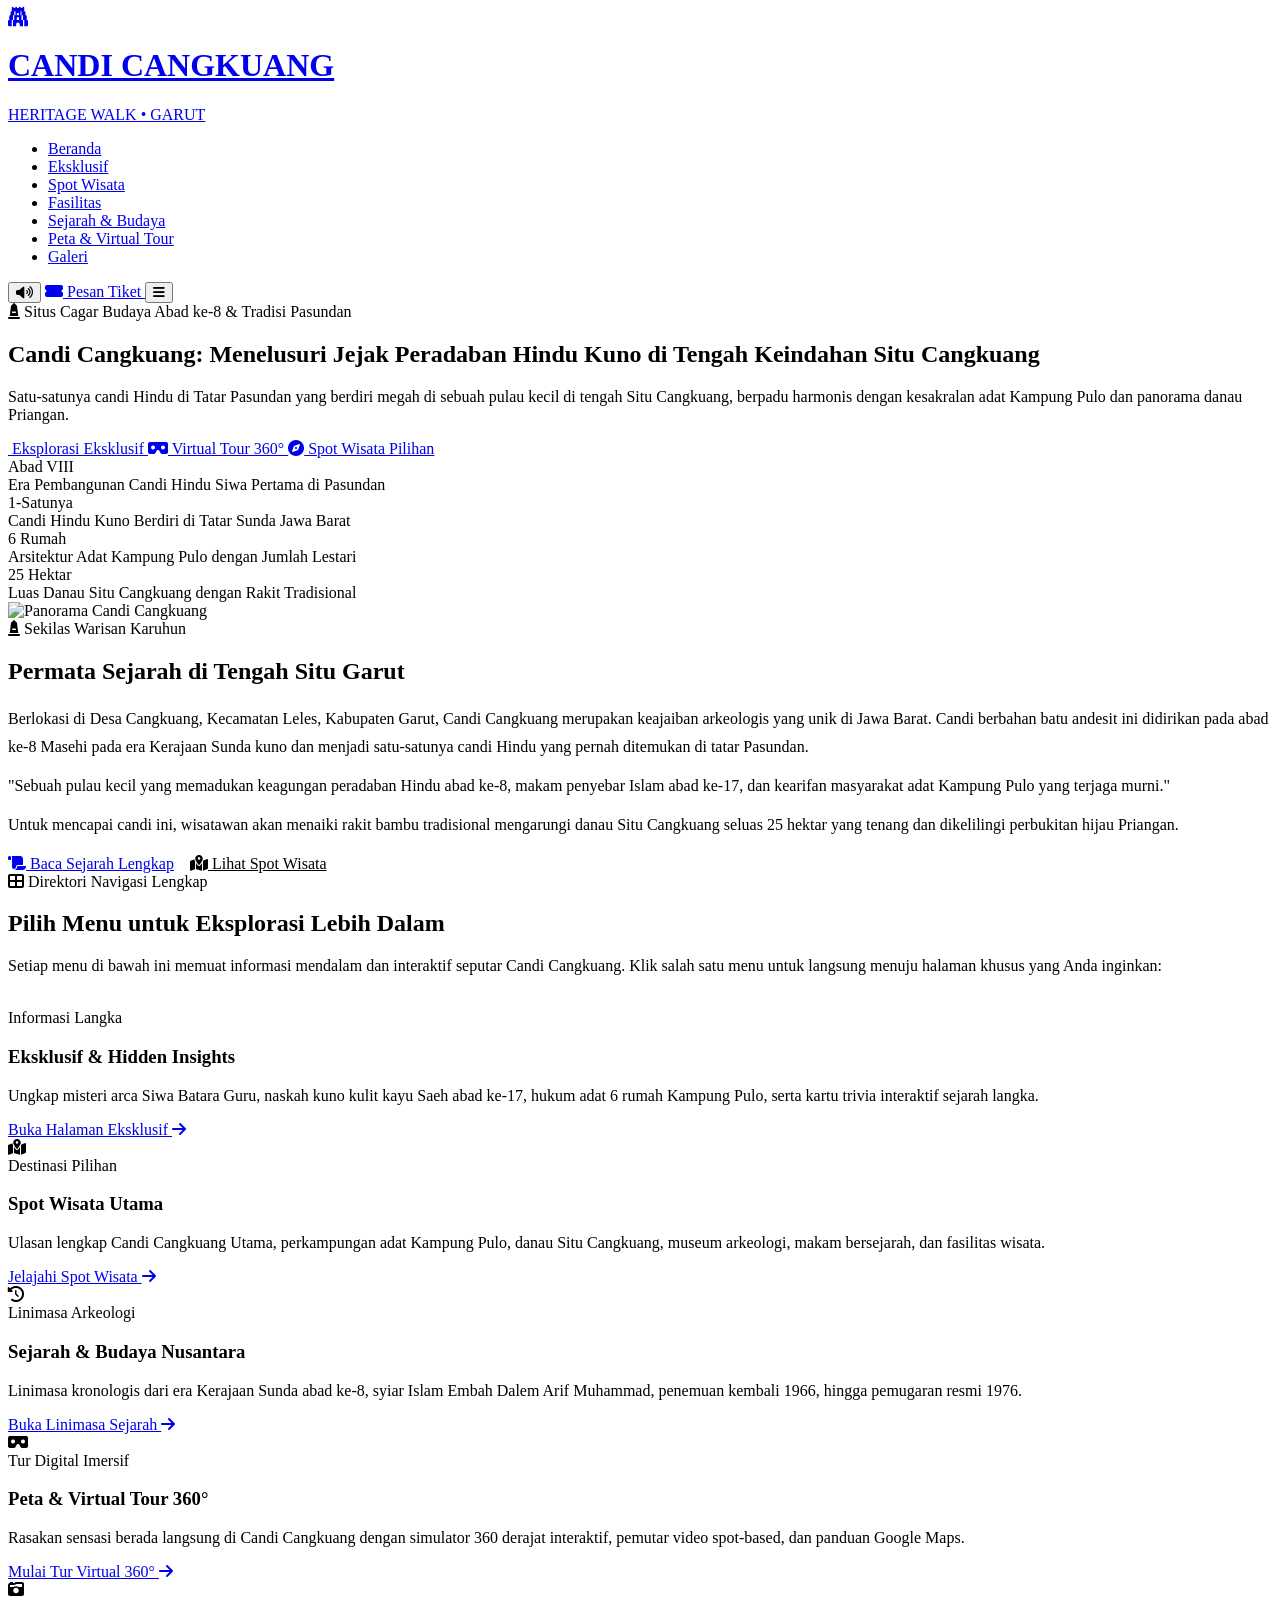
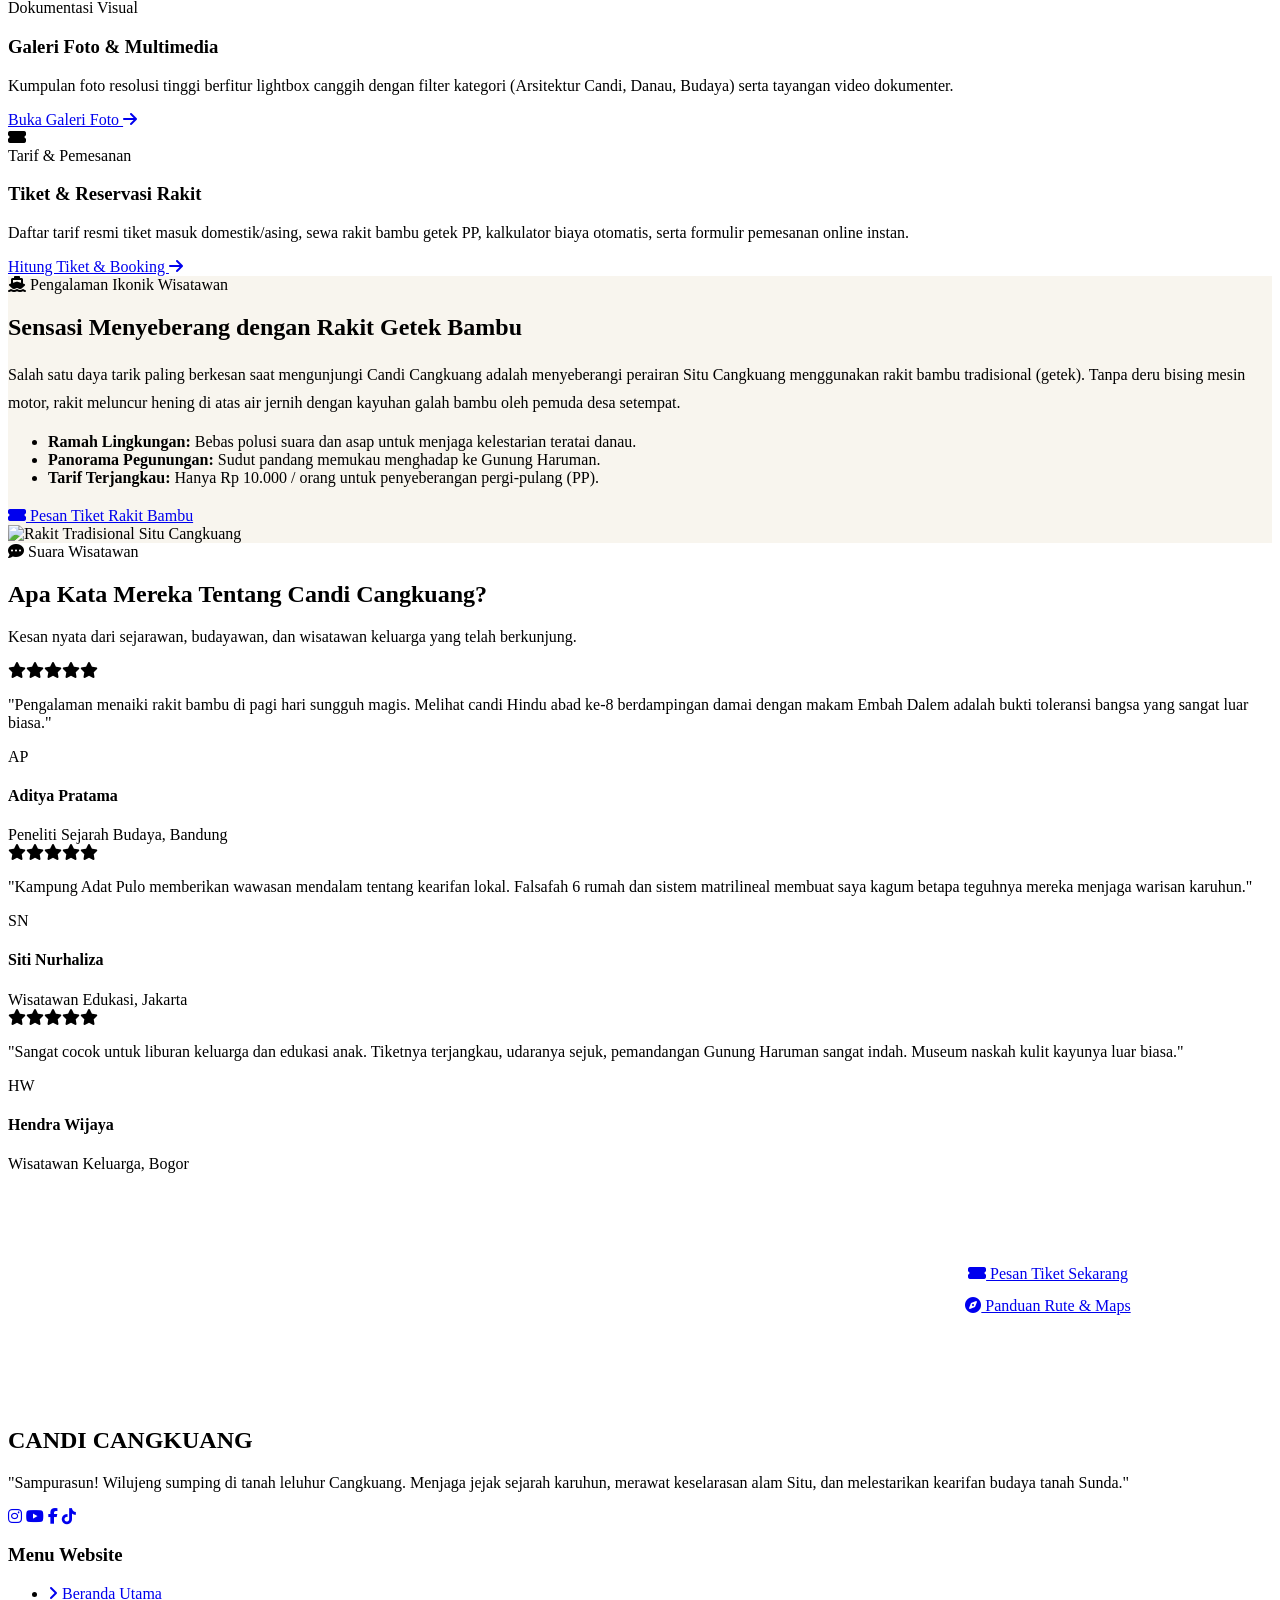
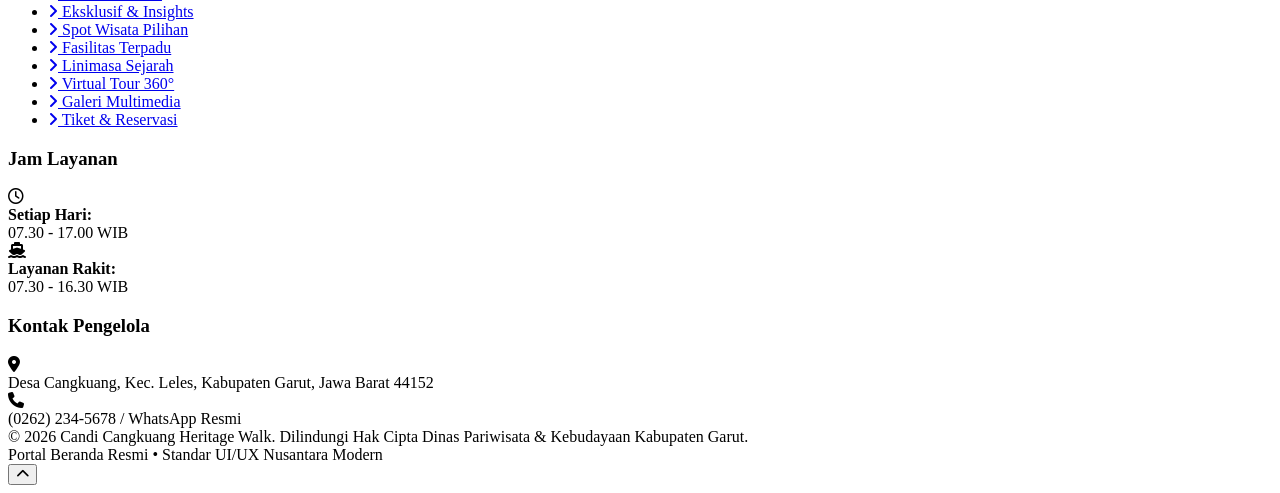
==== index.html @ 614b215a "Add files via upload" ====
<!DOCTYPE html>
<html lang="id">
<head>
  <meta charset="UTF-8">
  <meta name="viewport" content="width=device-width, initial-scale=1.0">
  <meta name="description" content="Website Resmi Wisata Candi Cangkuang Garut, Jawa Barat. Menelusuri jejak peradaban Hindu kuno abad ke-8 di tengah keindahan Situ Cangkuang dan kearifan adat Kampung Pulo.">
  <meta name="keywords" content="Candi Cangkuang, Situ Cangkuang, Kampung Pulo, Wisata Garut, Candi Hindu Jawa Barat, Rakit Cangkuang, Embah Dalem Arif Muhammad">
  <meta name="author" content="Dinas Pariwisata dan Kebudayaan Garut / Cangkuang Heritage Walk">
  <title>Candi Cangkuang Garut | Beranda Resmi & Heritage Walk</title>

  <!-- Google Fonts -->
  <link rel="preconnect" href="https://fonts.googleapis.com">
  <link rel="preconnect" href="https://fonts.gstatic.com" crossorigin>
  <link href="https://fonts.googleapis.com/css2?family=Cinzel:wght@600;700;800&family=Playfair+Display:ital,wght@0,600;0,700;0,800;1,600&family=Poppins:wght@300;400;500;600;700&display=swap" rel="stylesheet">

  <!-- Font Awesome Icons -->
  <link rel="stylesheet" href="https://cdnjs.cloudflare.com/ajax/libs/font-awesome/6.4.0/css/all.min.css">

  <!-- Core Stylesheet -->
  <link rel="stylesheet" href="assets/css/style.css">
</head>
<body>

  <!-- =========================================================================
       1. HEADER & STICKY NAVBAR
       ========================================================================= -->
  <header class="site-header" id="siteHeader">
    <div class="container navbar-inner">
      <!-- Brand Logo -->
      <a href="index.html" class="brand-logo" aria-label="Beranda Candi Cangkuang">
        <div class="brand-icon-wrapper">
          <i class="fas fa-gopuram fa-lg"></i>
        </div>
        <div class="brand-text">
          <h1>CANDI CANGKUANG</h1>
          <span>HERITAGE WALK • GARUT</span>
        </div>
      </a>

      <!-- Desktop Navigation Menu (Links to dedicated subpages) -->
      <nav aria-label="Navigasi Utama">
        <ul class="nav-menu" id="navMenu">
          <li><a href="index.html" class="nav-link active">Beranda</a></li>
          <li><a href="eksklusif.html" class="nav-link">Eksklusif</a></li>
          <li><a href="spot-wisata.html" class="nav-link">Spot Wisata</a></li>
          <li><a href="fasilitas.html" class="nav-link">Fasilitas</a></li>
          <li><a href="sejarah.html" class="nav-link">Sejarah & Budaya</a></li>
          <li><a href="virtual-tour.html" class="nav-link">Peta & Virtual Tour</a></li>
          <li><a href="galeri.html" class="nav-link">Galeri</a></li>
        </ul>
      </nav>

      <!-- Action Buttons -->
      <div class="nav-actions">
        <!-- Ambience Audio Button -->
        <button class="btn-ambience" id="btnAmbience" title="Putar Suasana Alami Situ Cangkuang" aria-label="Putar Suasana Alami">
          <i class="fas fa-volume-up"></i>
        </button>

        <a href="tiket.html" class="btn btn-primary btn-sm">
          <i class="fas fa-ticket-alt"></i> Pesan Tiket
        </a>

        <!-- Mobile Hamburger Button -->
        <button class="mobile-toggle" id="mobileToggle" aria-label="Buka Menu Navigasi">
          <i class="fas fa-bars"></i>
        </button>
      </div>
    </div>
  </header>

  <!-- =========================================================================
       2. HERO BANNER SECTION (SEMPURNA & IKONIK)
       ========================================================================= -->
  <section class="hero-section" data-custom-folder="Menu Beranda (Background)" id="beranda">
    <div class="hero-overlay-pattern"></div>
    <div class="container">
      <div class="hero-content">
        <!-- Hero Badge -->
        <div class="hero-badge">
          <i class="fas fa-monument"></i> Situs Cagar Budaya Abad ke-8 & Tradisi Pasundan
        </div>

        <!-- Hero Title & Tagline -->
        <h1 class="hero-title">
          Candi Cangkuang: Menelusuri Jejak <span class="highlight-gold">Peradaban Hindu Kuno</span> di Tengah Keindahan Situ Cangkuang
        </h1>

        <!-- Subtitle -->
        <p class="hero-subtitle">
          Satu-satunya candi Hindu di Tatar Pasundan yang berdiri megah di sebuah pulau kecil di tengah Situ Cangkuang, berpadu harmonis dengan kesakralan adat Kampung Pulo dan panorama danau Priangan.
        </p>

        <!-- CTA Buttons pointing to dedicated subpages -->
        <div class="hero-cta-group">
          <a href="eksklusif.html" class="btn btn-accent">
            <i class="fas fa-sparkles"></i> Eksplorasi Eksklusif
          </a>
          <a href="virtual-tour.html" class="btn btn-outline-white">
            <i class="fas fa-vr-cardboard"></i> Virtual Tour 360°
          </a>
          <a href="spot-wisata.html" class="btn btn-outline-white">
            <i class="fas fa-compass"></i> Spot Wisata Pilihan
          </a>
        </div>

        <!-- Quick Statistics Grid -->
        <div class="hero-stats-grid">
          <div class="stat-card">
            <div class="stat-number">Abad VIII</div>
            <div class="stat-label">Era Pembangunan Candi Hindu Siwa Pertama di Pasundan</div>
          </div>
          <div class="stat-card">
            <div class="stat-number">1-Satunya</div>
            <div class="stat-label">Candi Hindu Kuno Berdiri di Tatar Sunda Jawa Barat</div>
          </div>
          <div class="stat-card">
            <div class="stat-number">6 Rumah</div>
            <div class="stat-label">Arsitektur Adat Kampung Pulo dengan Jumlah Lestari</div>
          </div>
          <div class="stat-card">
            <div class="stat-number">25 Hektar</div>
            <div class="stat-label">Luas Danau Situ Cangkuang dengan Rakit Tradisional</div>
          </div>
        </div>
      </div>
    </div>
  </section>

  <!-- =========================================================================
       3. SEKILAS CANDI CANGKUANG (EXECUTIVE OVERVIEW TEASER)
       ========================================================================= -->
  <section class="py-section" style="background:#FFFFFF; border-bottom:1px solid var(--border-light);">
    <div class="container">
      <div class="feature-split">
        <div class="feature-split-img">
          <img src="https://upload.wikimedia.org/wikipedia/commons/1/1c/Candi_cangkuang.jpg" alt="Panorama Candi Cangkuang" loading="lazy">
        </div>
        <div class="feature-split-content">
          <span class="section-badge badge-accent">
            <i class="fas fa-monument"></i> Sekilas Warisan Karuhun
          </span>
          <h2 class="section-title">Permata Sejarah di Tengah Situ Garut</h2>
          <p style="color:var(--text-muted); line-height:1.75;">
            Berlokasi di Desa Cangkuang, Kecamatan Leles, Kabupaten Garut, Candi Cangkuang merupakan keajaiban arkeologis yang unik di Jawa Barat. Candi berbahan batu andesit ini didirikan pada abad ke-8 Masehi pada era Kerajaan Sunda kuno dan menjadi satu-satunya candi Hindu yang pernah ditemukan di tatar Pasundan.
          </p>
          <div class="culture-quote-box">
            "Sebuah pulau kecil yang memadukan keagungan peradaban Hindu abad ke-8, makam penyebar Islam abad ke-17, dan kearifan masyarakat adat Kampung Pulo yang terjaga murni."
          </div>
          <p style="color:var(--text-muted); line-height:1.75;">
            Untuk mencapai candi ini, wisatawan akan menaiki rakit bambu tradisional mengarungi danau Situ Cangkuang seluas 25 hektar yang tenang dan dikelilingi perbukitan hijau Priangan.
          </p>
          <div style="display:flex; gap:16px; margin-top:10px; flex-wrap:wrap;">
            <a href="sejarah.html" class="btn btn-primary btn-sm">
              <i class="fas fa-scroll"></i> Baca Sejarah Lengkap
            </a>
            <a href="spot-wisata.html" class="btn btn-outline-white btn-sm" style="color:var(--primary); border-color:var(--primary);">
              <i class="fas fa-map-marked-alt"></i> Lihat Spot Wisata
            </a>
          </div>
        </div>
      </div>
    </div>
  </section>

  <!-- =========================================================================
       4. PORTAL EKSPLORASI UTAMA (MENU HUB DIRECTORY)
       Pisahkan isi setiap menu: Pengunjung memilih menu untuk melihat isi lengkapnya!
       ========================================================================= -->
  <section class="portal-section py-section">
    <div class="container">
      <div class="text-center">
        <span class="section-badge">
          <i class="fas fa-th-large"></i> Direktori Navigasi Lengkap
        </span>
        <h2 class="section-title">Pilih Menu untuk Eksplorasi Lebih Dalam</h2>
        <p class="section-desc">
          Setiap menu di bawah ini memuat informasi mendalam dan interaktif seputar Candi Cangkuang. Klik salah satu menu untuk langsung menuju halaman khusus yang Anda inginkan:
        </p>
      </div>

      <!-- PORTAL CARDS GRID -->
      <div class="portal-grid">
        <!-- 1. Eksklusif & Hidden Insights -->
        <article class="portal-card">
          <div class="portal-card-icon">
            <i class="fas fa-sparkles"></i>
          </div>
          <span class="portal-card-tag">Informasi Langka</span>
          <h3 class="portal-card-title">Eksklusif & Hidden Insights</h3>
          <p class="portal-card-desc">
            Ungkap misteri arca Siwa Batara Guru, naskah kuno kulit kayu Saeh abad ke-17, hukum adat 6 rumah Kampung Pulo, serta kartu trivia interaktif sejarah langka.
          </p>
          <a href="eksklusif.html" class="portal-card-btn">
            Buka Halaman Eksklusif <i class="fas fa-arrow-right"></i>
          </a>
        </article>

        <!-- 2. Spot Wisata Utama -->
        <article class="portal-card">
          <div class="portal-card-icon">
            <i class="fas fa-map-marked-alt"></i>
          </div>
          <span class="portal-card-tag">Destinasi Pilihan</span>
          <h3 class="portal-card-title">Spot Wisata Utama</h3>
          <p class="portal-card-desc">
            Ulasan lengkap Candi Cangkuang Utama, perkampungan adat Kampung Pulo, danau Situ Cangkuang, museum arkeologi, makam bersejarah, dan fasilitas wisata.
          </p>
          <a href="spot-wisata.html" class="portal-card-btn">
            Jelajahi Spot Wisata <i class="fas fa-arrow-right"></i>
          </a>
        </article>

        <!-- 3. Sejarah & Budaya -->
        <article class="portal-card">
          <div class="portal-card-icon">
            <i class="fas fa-history"></i>
          </div>
          <span class="portal-card-tag">Linimasa Arkeologi</span>
          <h3 class="portal-card-title">Sejarah & Budaya Nusantara</h3>
          <p class="portal-card-desc">
            Linimasa kronologis dari era Kerajaan Sunda abad ke-8, syiar Islam Embah Dalem Arif Muhammad, penemuan kembali 1966, hingga pemugaran resmi 1976.
          </p>
          <a href="sejarah.html" class="portal-card-btn">
            Buka Linimasa Sejarah <i class="fas fa-arrow-right"></i>
          </a>
        </article>

        <!-- 4. Peta & Virtual Tour 360° -->
        <article class="portal-card">
          <div class="portal-card-icon">
            <i class="fas fa-vr-cardboard"></i>
          </div>
          <span class="portal-card-tag">Tur Digital Imersif</span>
          <h3 class="portal-card-title">Peta & Virtual Tour 360°</h3>
          <p class="portal-card-desc">
            Rasakan sensasi berada langsung di Candi Cangkuang dengan simulator 360 derajat interaktif, pemutar video spot-based, dan panduan Google Maps.
          </p>
          <a href="virtual-tour.html" class="portal-card-btn">
            Mulai Tur Virtual 360° <i class="fas fa-arrow-right"></i>
          </a>
        </article>

        <!-- 5. Galeri Foto & Multimedia -->
        <article class="portal-card">
          <div class="portal-card-icon">
            <i class="fas fa-camera-retro"></i>
          </div>
          <span class="portal-card-tag">Dokumentasi Visual</span>
          <h3 class="portal-card-title">Galeri Foto & Multimedia</h3>
          <p class="portal-card-desc">
            Kumpulan foto resolusi tinggi berfitur lightbox canggih dengan filter kategori (Arsitektur Candi, Danau, Budaya) serta tayangan video dokumenter.
          </p>
          <a href="galeri.html" class="portal-card-btn">
            Buka Galeri Foto <i class="fas fa-arrow-right"></i>
          </a>
        </article>

        <!-- 6. Tiket Masuk & Reservasi -->
        <article class="portal-card">
          <div class="portal-card-icon">
            <i class="fas fa-ticket-alt"></i>
          </div>
          <span class="portal-card-tag">Tarif & Pemesanan</span>
          <h3 class="portal-card-title">Tiket & Reservasi Rakit</h3>
          <p class="portal-card-desc">
            Daftar tarif resmi tiket masuk domestik/asing, sewa rakit bambu getek PP, kalkulator biaya otomatis, serta formulir pemesanan online instan.
          </p>
          <a href="tiket.html" class="portal-card-btn">
            Hitung Tiket & Booking <i class="fas fa-arrow-right"></i>
          </a>
        </article>
      </div>
    </div>
  </section>

  <!-- =========================================================================
       5. HIGHLIGHT SOROTAN IKONIK: SITU CANGKUANG & RAKIT BAMBU
       ========================================================================= -->
  <section class="py-section" style="background:#F8F5EE; border-top:1px solid var(--border-light); border-bottom:1px solid var(--border-light);">
    <div class="container">
      <div class="feature-split">
        <div class="feature-split-content" style="order:2;">
          <span class="section-badge badge-accent">
            <i class="fas fa-ship"></i> Pengalaman Ikonik Wisatawan
          </span>
          <h2 class="section-title">Sensasi Menyeberang dengan Rakit Getek Bambu</h2>
          <p style="color:var(--text-muted); line-height:1.75;">
            Salah satu daya tarik paling berkesan saat mengunjungi Candi Cangkuang adalah menyeberangi perairan Situ Cangkuang menggunakan rakit bambu tradisional (getek). Tanpa deru bising mesin motor, rakit meluncur hening di atas air jernih dengan kayuhan galah bambu oleh pemuda desa setempat.
          </p>
          <ul class="insight-list" style="margin-top:10px;">
            <li><strong>Ramah Lingkungan:</strong> Bebas polusi suara dan asap untuk menjaga kelestarian teratai danau.</li>
            <li><strong>Panorama Pegunungan:</strong> Sudut pandang memukau menghadap ke Gunung Haruman.</li>
            <li><strong>Tarif Terjangkau:</strong> Hanya Rp 10.000 / orang untuk penyeberangan pergi-pulang (PP).</li>
          </ul>
          <div style="margin-top:20px;">
            <a href="tiket.html" class="btn btn-primary">
              <i class="fas fa-ticket-alt"></i> Pesan Tiket Rakit Bambu
            </a>
          </div>
        </div>
        <div class="feature-split-img" style="order:1;">
          <img src="https://upload.wikimedia.org/wikipedia/commons/f/f6/Foto_untuk_wikipedia_Rika.jpg" alt="Rakit Tradisional Situ Cangkuang" loading="lazy">
        </div>
      </div>
    </div>
  </section>

  <!-- =========================================================================
       6. TESTIMONI & ULASAN WISATAWAN
       ========================================================================= -->
  <section class="testimonials-section py-section">
    <div class="container">
      <div class="text-center">
        <span class="section-badge badge-accent">
          <i class="fas fa-comment-dots"></i> Suara Wisatawan
        </span>
        <h2 class="section-title">Apa Kata Mereka Tentang Candi Cangkuang?</h2>
        <p class="section-desc">Kesan nyata dari sejarawan, budayawan, dan wisatawan keluarga yang telah berkunjung.</p>
      </div>

      <div class="testimonials-grid">
        <div class="testimonial-card">
          <div class="rating-stars">
            <i class="fas fa-star"></i><i class="fas fa-star"></i><i class="fas fa-star"></i><i class="fas fa-star"></i><i class="fas fa-star"></i>
          </div>
          <p class="testimonial-text">
            "Pengalaman menaiki rakit bambu di pagi hari sungguh magis. Melihat candi Hindu abad ke-8 berdampingan damai dengan makam Embah Dalem adalah bukti toleransi bangsa yang sangat luar biasa."
          </p>
          <div class="testimonial-author">
            <div class="author-avatar">AP</div>
            <div class="author-info">
              <h4>Aditya Pratama</h4>
              <span>Peneliti Sejarah Budaya, Bandung</span>
            </div>
          </div>
        </div>

        <div class="testimonial-card">
          <div class="rating-stars">
            <i class="fas fa-star"></i><i class="fas fa-star"></i><i class="fas fa-star"></i><i class="fas fa-star"></i><i class="fas fa-star"></i>
          </div>
          <p class="testimonial-text">
            "Kampung Adat Pulo memberikan wawasan mendalam tentang kearifan lokal. Falsafah 6 rumah dan sistem matrilineal membuat saya kagum betapa teguhnya mereka menjaga warisan karuhun."
          </p>
          <div class="testimonial-author">
            <div class="author-avatar">SN</div>
            <div class="author-info">
              <h4>Siti Nurhaliza</h4>
              <span>Wisatawan Edukasi, Jakarta</span>
            </div>
          </div>
        </div>

        <div class="testimonial-card">
          <div class="rating-stars">
            <i class="fas fa-star"></i><i class="fas fa-star"></i><i class="fas fa-star"></i><i class="fas fa-star"></i><i class="fas fa-star"></i>
          </div>
          <p class="testimonial-text">
            "Sangat cocok untuk liburan keluarga dan edukasi anak. Tiketnya terjangkau, udaranya sejuk, pemandangan Gunung Haruman sangat indah. Museum naskah kulit kayunya luar biasa."
          </p>
          <div class="testimonial-author">
            <div class="author-avatar">HW</div>
            <div class="author-info">
              <h4>Hendra Wijaya</h4>
              <span>Wisatawan Keluarga, Bogor</span>
            </div>
          </div>
        </div>
      </div>
    </div>
  </section>

  <!-- =========================================================================
       7. INFORMASI KUNJUNGAN CEPAT (QUICK INFO SUMMARY)
       ========================================================================= -->
  <section class="py-section" style="background:#FFFFFF; border-top:1px solid var(--border-light);">
    <div class="container">
      <div style="background:linear-gradient(135deg, var(--bg-dark), var(--bg-darker)); color:#FFFFFF; border-radius:var(--radius-lg); padding:48px 36px; border:1px solid var(--border-dark); box-shadow:var(--shadow-floating);">
        <div style="display:grid; grid-template-columns:repeat(auto-fit, minmax(240px, 1fr)); gap:32px; align-items:center;">
          <div>
            <span style="font-size:0.8rem; text-transform:uppercase; color:var(--accent); font-weight:700; letter-spacing:1px;">Informasi Kunjungan Cepat</span>
            <h3 style="font-family:var(--font-heading); font-size:1.8rem; margin:10px 0 14px; color:#FFFFFF;">Siap Menjelajahi Cangkuang?</h3>
            <p style="font-size:0.92rem; color:var(--text-light-muted); line-height:1.6;">
              Buka setiap hari mulai pukul 07.30 hingga 17.00 WIB. Lokasi mudah dijangkau dari arah Bandung dan Garut Kota.
            </p>
          </div>

          <div style="display:flex; flex-direction:column; gap:12px; font-size:0.9rem; color:var(--text-light-muted);">
            <div><i class="far fa-clock" style="color:var(--accent); width:20px;"></i> <strong>Jam Operasional:</strong> 07.30 - 17.00 WIB</div>
            <div><i class="fas fa-ticket-alt" style="color:var(--accent); width:20px;"></i> <strong>Tiket Masuk:</strong> Mulai Rp 10.000 / orang</div>
            <div><i class="fas fa-ship" style="color:var(--accent); width:20px;"></i> <strong>Rakit Situ:</strong> Rp 10.000 PP</div>
            <div><i class="fas fa-map-marker-alt" style="color:var(--accent); width:20px;"></i> <strong>Lokasi:</strong> Kec. Leles, Kab. Garut</div>
          </div>

          <div style="display:flex; flex-direction:column; gap:14px;">
            <a href="tiket.html" class="btn btn-accent" style="width:100%; text-align:center;">
              <i class="fas fa-ticket-alt"></i> Pesan Tiket Sekarang
            </a>
            <a href="virtual-tour.html" class="btn btn-outline-white" style="width:100%; text-align:center;">
              <i class="fas fa-compass"></i> Panduan Rute & Maps
            </a>
          </div>
        </div>
      </div>
    </div>
  </section>

  <!-- =========================================================================
       8. FOOTER SECTION
       ========================================================================= -->
  <footer class="site-footer">
    <div class="container">
      <div class="footer-top">
        <div class="footer-brand">
          <h2>CANDI CANGKUANG</h2>
          <p class="footer-quote">
            "Sampurasun! Wilujeng sumping di tanah leluhur Cangkuang. Menjaga jejak sejarah karuhun, merawat keselarasan alam Situ, dan melestarikan kearifan budaya tanah Sunda."
          </p>
          <div class="footer-socials">
            <a href="#" class="social-icon" aria-label="Instagram"><i class="fab fa-instagram"></i></a>
            <a href="#" class="social-icon" aria-label="YouTube"><i class="fab fa-youtube"></i></a>
            <a href="#" class="social-icon" aria-label="Facebook"><i class="fab fa-facebook-f"></i></a>
            <a href="#" class="social-icon" aria-label="TikTok"><i class="fab fa-tiktok"></i></a>
          </div>
        </div>

        <div class="footer-col">
          <h3>Menu Website</h3>
          <ul class="footer-links">
            <li><a href="index.html"><i class="fas fa-angle-right"></i> Beranda Utama</a></li>
            <li><a href="eksklusif.html"><i class="fas fa-angle-right"></i> Eksklusif & Insights</a></li>
            <li><a href="spot-wisata.html"><i class="fas fa-angle-right"></i> Spot Wisata Pilihan</a></li>
            <li><a href="fasilitas.html"><i class="fas fa-angle-right"></i> Fasilitas Terpadu</a></li>
            <li><a href="sejarah.html"><i class="fas fa-angle-right"></i> Linimasa Sejarah</a></li>
            <li><a href="virtual-tour.html"><i class="fas fa-angle-right"></i> Virtual Tour 360°</a></li>
            <li><a href="galeri.html"><i class="fas fa-angle-right"></i> Galeri Multimedia</a></li>
            <li><a href="tiket.html"><i class="fas fa-angle-right"></i> Tiket & Reservasi</a></li>
          </ul>
        </div>

        <div class="footer-col">
          <h3>Jam Layanan</h3>
          <div class="footer-contact-item">
            <i class="far fa-clock"></i>
            <div><strong>Setiap Hari:</strong><br>07.30 - 17.00 WIB</div>
          </div>
          <div class="footer-contact-item">
            <i class="fas fa-ship"></i>
            <div><strong>Layanan Rakit:</strong><br>07.30 - 16.30 WIB</div>
          </div>
        </div>

        <div class="footer-col">
          <h3>Kontak Pengelola</h3>
          <div class="footer-contact-item">
            <i class="fas fa-map-marker-alt"></i>
            <div>Desa Cangkuang, Kec. Leles, Kabupaten Garut, Jawa Barat 44152</div>
          </div>
          <div class="footer-contact-item">
            <i class="fas fa-phone"></i>
            <div>(0262) 234-5678 / WhatsApp Resmi</div>
          </div>
        </div>
      </div>

      <div class="footer-bottom">
        <div>&copy; 2026 Candi Cangkuang Heritage Walk. Dilindungi Hak Cipta Dinas Pariwisata & Kebudayaan Kabupaten Garut.</div>
        <div>Portal Beranda Resmi • Standar UI/UX Nusantara Modern</div>
      </div>
    </div>
  </footer>

  <button class="back-to-top" id="backToTop" aria-label="Kembali ke atas">
    <i class="fas fa-chevron-up"></i>
  </button>

  <script src="assets/js/main.js"></script>
    <!-- Tag Audio (Nuansa Sunda: Alunan Suling Merdu & Gemercik Air Alami) -->
    <audio id="bgMusic" loop preload="none">
        <source src="https://archive.org/download/suling-sunda/SULING%20SUNDA.mp3" type="audio/mpeg">
        <source src="https://archive.org/download/degungsundanesemusicofwestjava/05%20-%20Ayun%20Ambing.mp3" type="audio/mpeg">
    </audio>
    <!-- Skrip Kustomisasi Gambar & Pemutar Musik Sunda -->
    <script src="assets/js/custom-images.js"></script>
    <script src="assets/js/music-player.js"></script>
</body>
</html>
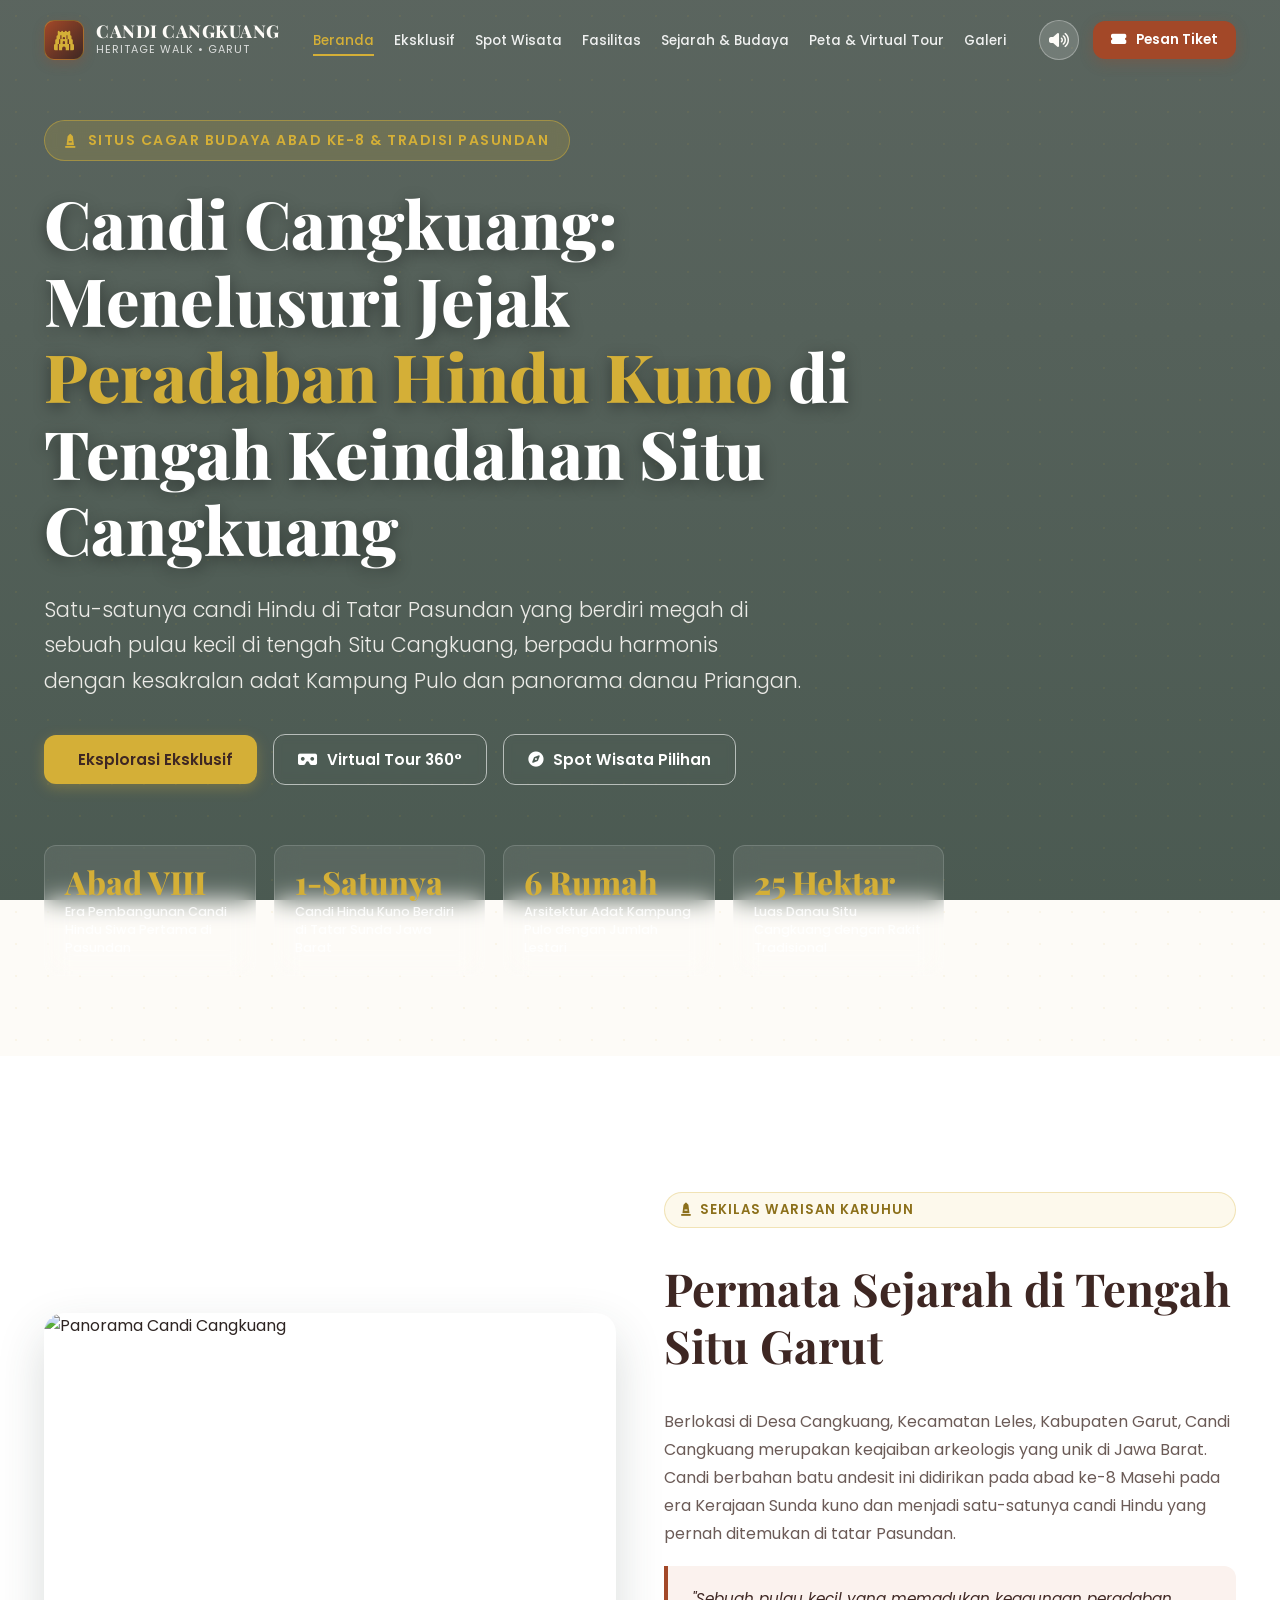
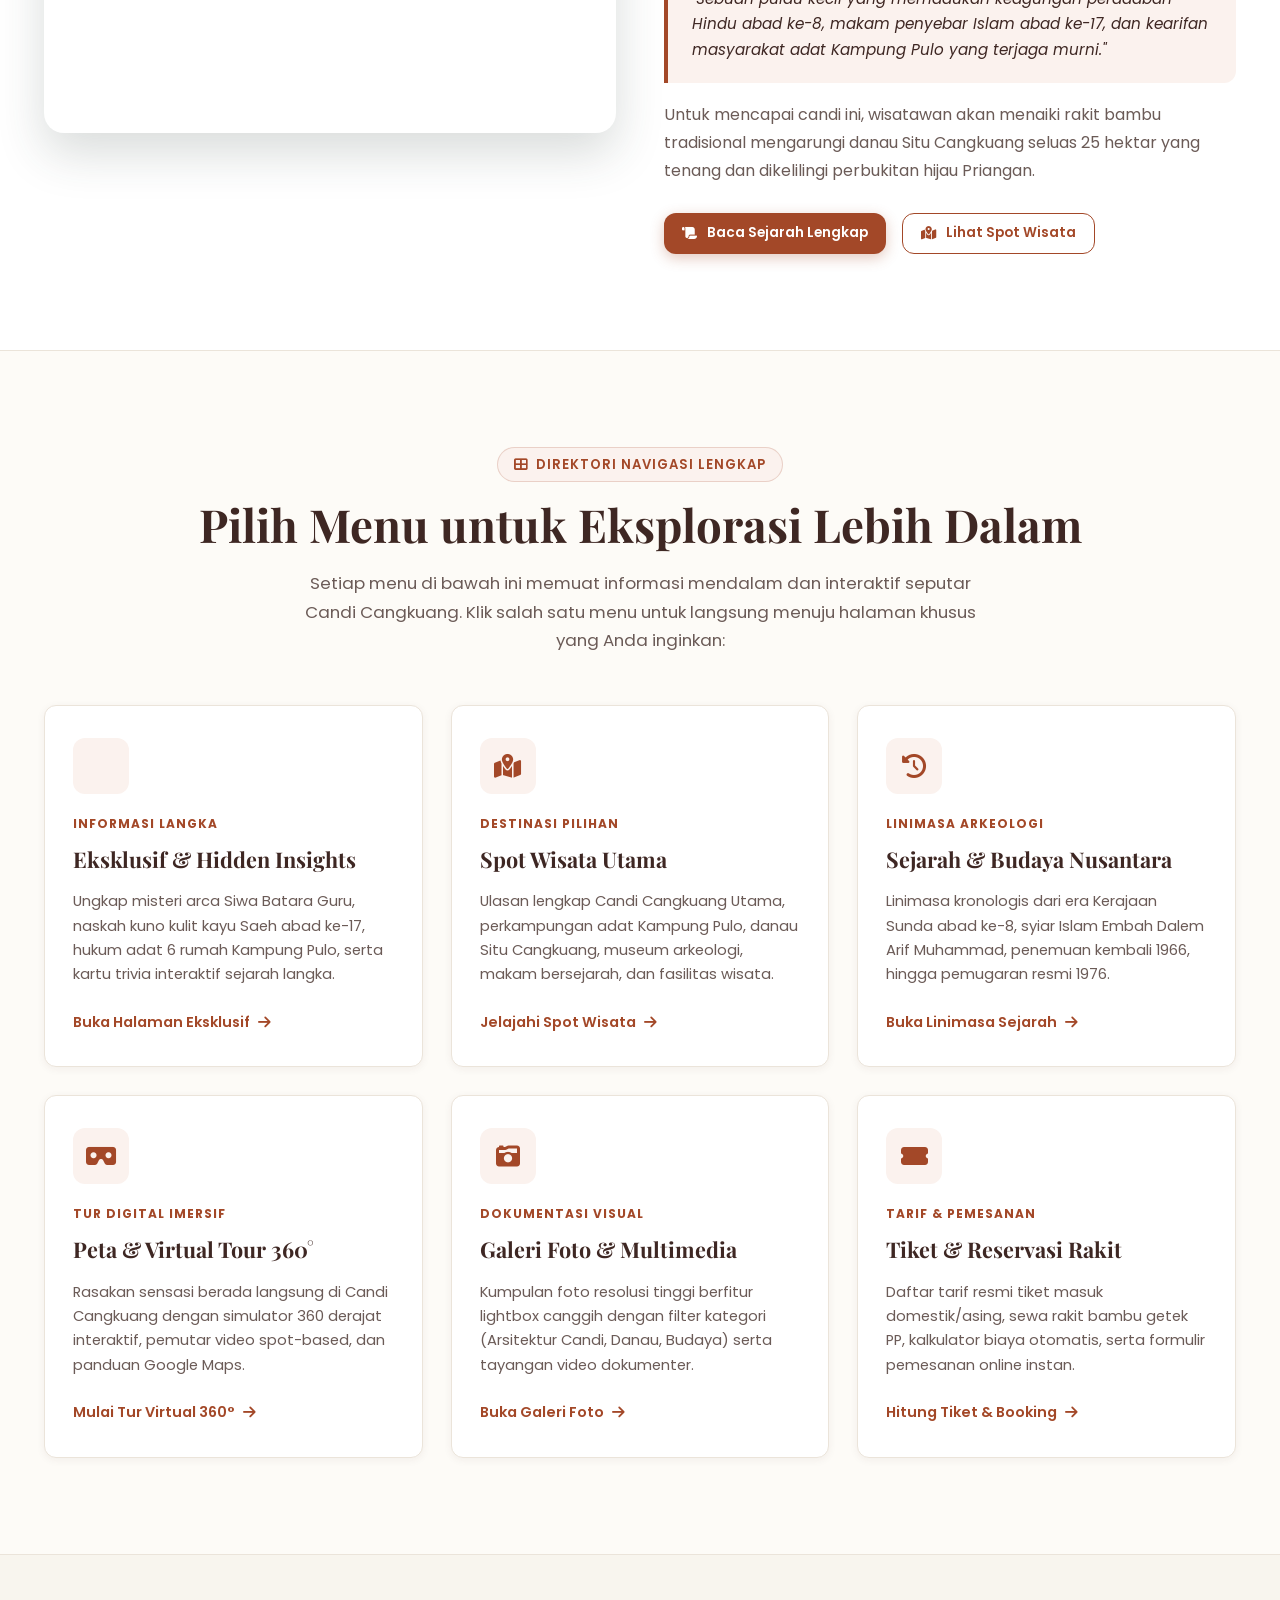
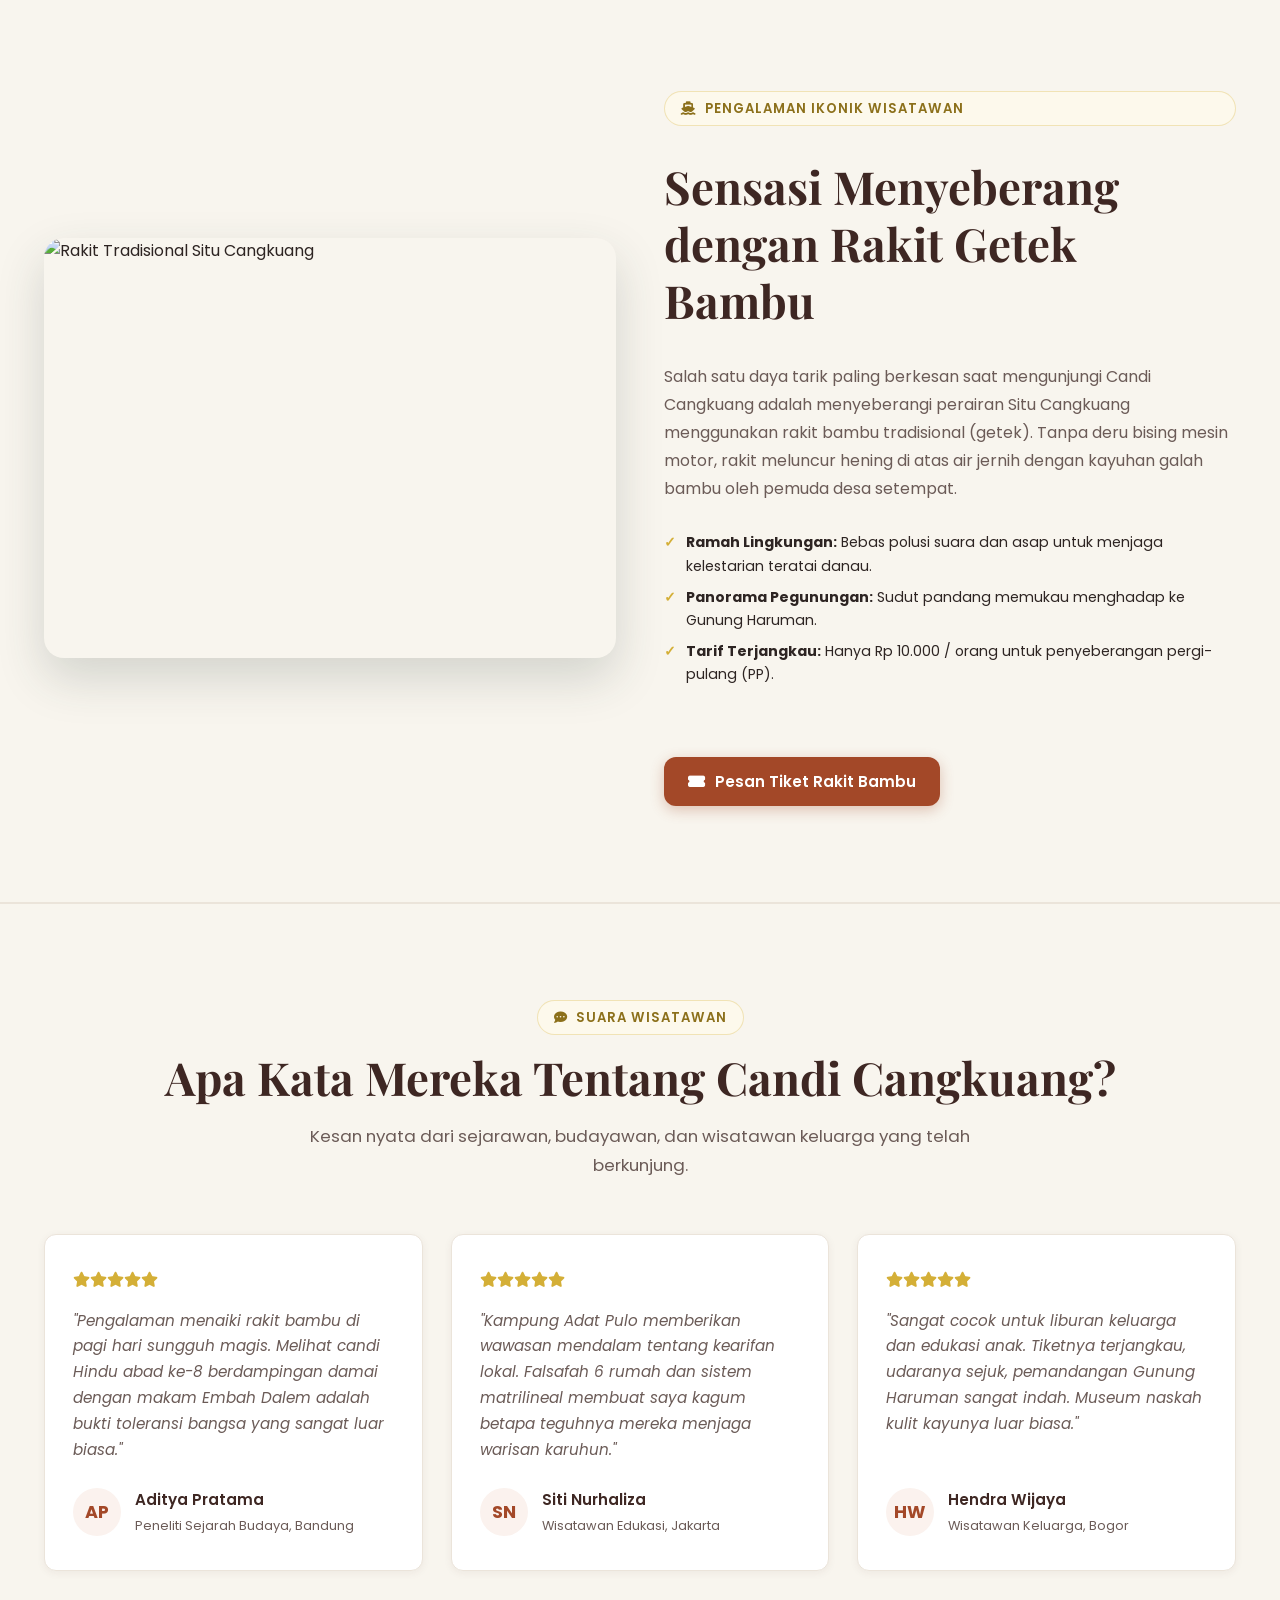
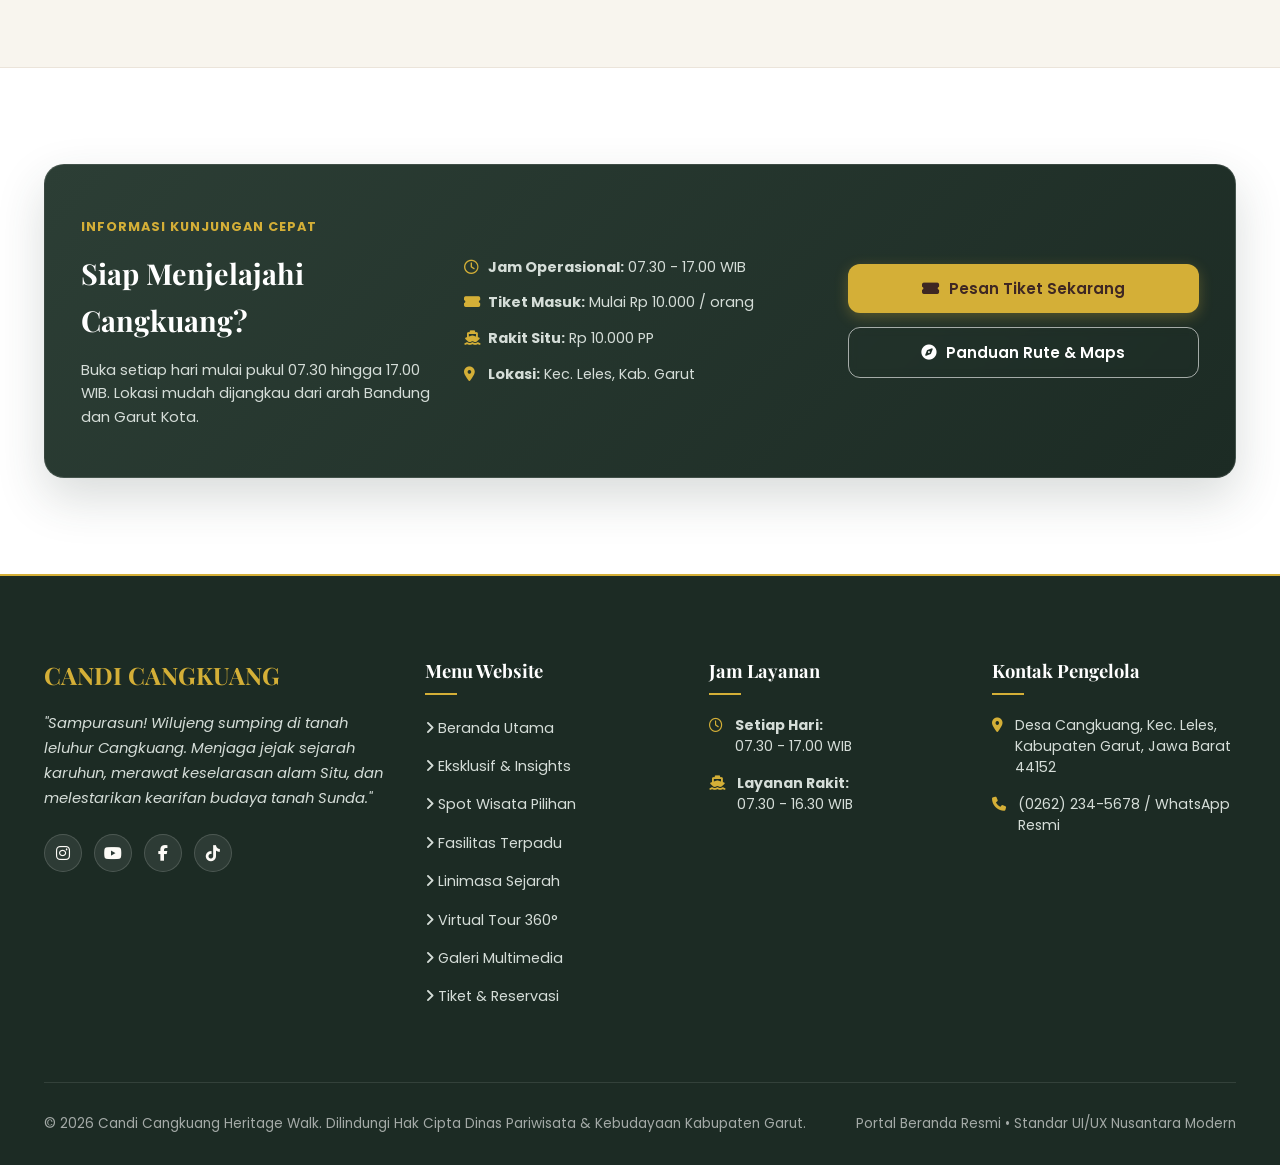
==== commit 6adddc26: "Fix Vercel deployment: add assets directory, relative paths, vercel.json rewrite and music fallbacks" ====
--- a/index.html
+++ b/index.html
@@ -16,8 +16,9 @@
   <!-- Font Awesome Icons -->
   <link rel="stylesheet" href="https://cdnjs.cloudflare.com/ajax/libs/font-awesome/6.4.0/css/all.min.css">
 
+  <link rel="icon" type="image/svg+xml" href="data:image/svg+xml,<svg xmlns='http://www.w3.org/2000/svg' viewBox='0 0 100 100'><text y='.9em' font-size='90'>🛕</text></svg>">
   <!-- Core Stylesheet -->
-  <link rel="stylesheet" href="assets/css/style.css">
+  <link rel="stylesheet" href="./assets/css/style.css">
 </head>
 <body>
 
@@ -475,15 +476,15 @@
     <i class="fas fa-chevron-up"></i>
   </button>
 
-  <script src="assets/js/main.js"></script>
+  <script src="./assets/js/main.js"></script>
     <!-- Tag Audio (Nuansa Sunda: Alunan Suling Merdu & Gemercik Air Alami) -->
     <audio id="bgMusic" loop preload="none">
         <source src="https://archive.org/download/suling-sunda/SULING%20SUNDA.mp3" type="audio/mpeg">
         <source src="https://archive.org/download/degungsundanesemusicofwestjava/05%20-%20Ayun%20Ambing.mp3" type="audio/mpeg">
     </audio>
     <!-- Skrip Kustomisasi Gambar & Pemutar Musik Sunda -->
-    <script src="assets/js/custom-images.js"></script>
-    <script src="assets/js/music-player.js"></script>
+    <script src="./assets/js/custom-images.js"></script>
+    <script src="./assets/js/music-player.js"></script>
 </body>
 </html>
 
--- a/assets/css/style.css
+++ b/assets/css/style.css
@@ -0,0 +1,2840 @@
+/* ==========================================================================
+   CANDI CANGKUANG HERITAGE WALK - OFFICIAL TOURISM STYLESHEET
+   Design System & Color Palette conforming to design.md & rules.md
+   Author: Senior Full-Stack Developer & UI/UX Expert
+   ========================================================================== */
+
+/* --------------------------------------------------------------------------
+   1. CSS VARIABLES (DESIGN TOKENS)
+   -------------------------------------------------------------------------- */
+:root {
+  /* Color Palette - Nusantara Historical & Nature Theme */
+  --primary: #A34828;           /* Terracotta / Bata Candi Kuno */
+  --primary-hover: #86361a;
+  --primary-light: #FBF2EE;
+  --primary-subtle: rgba(163, 72, 40, 0.08);
+
+  --secondary: #3E2723;         /* Earth / Kayu Rumah Adat Pulo */
+  --secondary-light: #5D4037;
+  --secondary-subtle: rgba(62, 39, 35, 0.06);
+
+  --accent: #D4AF37;            /* Gold / Emas Arca Batara Guru */
+  --accent-hover: #b89628;
+  --accent-light: #FDF9EC;
+  --accent-glow: rgba(212, 175, 55, 0.35);
+
+  --bg-light: #FDFBF7;          /* Kertas Papirus / Krem Hangat */
+  --bg-card: #FFFFFF;
+  --bg-dark: #2C3E35;           /* Hijau Lumut / Alam Situ Cangkuang */
+  --bg-darker: #1C2B24;
+  --bg-dark-card: #34483E;
+
+  --text-main: #2D2422;         /* Charcoal warm brown */
+  --text-muted: #6B5B57;        /* Soft earth brown */
+  --text-light: #FDFBF7;        /* Off-white */
+  --text-light-muted: #D5DDD8;  /* Muted sage white */
+
+  --border-light: #EBE4DA;
+  --border-focus: #D4AF37;
+  --border-dark: rgba(255, 255, 255, 0.12);
+
+  /* Elevation Shadows */
+  --shadow-sm: 0 2px 8px rgba(62, 39, 35, 0.06);
+  --shadow-md: 0 10px 25px rgba(62, 39, 35, 0.08);
+  --shadow-lg: 0 18px 40px rgba(62, 39, 35, 0.12);
+  --shadow-floating: 0 20px 48px rgba(44, 62, 53, 0.18);
+
+  /* Typography */
+  --font-heading: 'Playfair Display', 'Merriweather', Georgia, serif;
+  --font-body: 'Poppins', 'Inter', -apple-system, BlinkMacSystemFont, 'Segoe UI', Roboto, sans-serif;
+  --font-accent: 'Cinzel', serif;
+
+  /* Layout & Animation */
+  --max-width: 1240px;
+  --radius-sm: 6px;
+  --radius-md: 12px;
+  --radius-lg: 20px;
+  --radius-full: 9999px;
+  --transition: all 0.3s cubic-bezier(0.25, 0.8, 0.25, 1);
+  --header-height: 80px;
+}
+
+/* --------------------------------------------------------------------------
+   2. BASE RESET & GLOBAL STYLES
+   -------------------------------------------------------------------------- */
+*, *::before, *::after {
+  box-sizing: border-box;
+  margin: 0;
+  padding: 0;
+}
+
+html {
+  scroll-behavior: smooth;
+  font-size: 16px;
+}
+
+body {
+  font-family: var(--font-body);
+  background-color: var(--bg-light);
+  color: var(--text-main);
+  line-height: 1.65;
+  overflow-x: hidden;
+  -webkit-font-smoothing: antialiased;
+  -moz-osx-font-smoothing: grayscale;
+}
+
+img {
+  max-width: 100%;
+  height: auto;
+  display: block;
+}
+
+a {
+  color: inherit;
+  text-decoration: none;
+  transition: var(--transition);
+}
+
+button, input, select, textarea {
+  font-family: inherit;
+  font-size: inherit;
+  outline: none;
+}
+
+/* Custom Selection & Scrollbar */
+::selection {
+  background: var(--primary);
+  color: #FFFFFF;
+}
+
+::-webkit-scrollbar {
+  width: 10px;
+}
+::-webkit-scrollbar-track {
+  background: var(--bg-light);
+}
+::-webkit-scrollbar-thumb {
+  background: #C4B5A5;
+  border-radius: 5px;
+  border: 2px solid var(--bg-light);
+}
+::-webkit-scrollbar-thumb:hover {
+  background: var(--primary);
+}
+
+/* Container Utility */
+.container {
+  width: 100%;
+  max-width: var(--max-width);
+  margin-left: auto;
+  margin-right: auto;
+  padding-left: 24px;
+  padding-right: 24px;
+}
+
+/* Section Header Typography */
+.section-badge {
+  display: inline-flex;
+  align-items: center;
+  gap: 8px;
+  background-color: var(--primary-light);
+  color: var(--primary);
+  padding: 6px 16px;
+  border-radius: var(--radius-full);
+  font-size: 0.825rem;
+  font-weight: 600;
+  letter-spacing: 1px;
+  text-transform: uppercase;
+  margin-bottom: 14px;
+  border: 1px solid rgba(163, 72, 40, 0.2);
+}
+
+.section-badge.badge-accent {
+  background-color: var(--accent-light);
+  color: #8C701B;
+  border-color: rgba(212, 175, 55, 0.3);
+}
+
+.section-badge.badge-dark {
+  background-color: rgba(255, 255, 255, 0.1);
+  color: var(--accent);
+  border-color: rgba(212, 175, 55, 0.4);
+}
+
+.section-title {
+  font-family: var(--font-heading);
+  font-size: clamp(2rem, 3.8vw, 2.85rem);
+  color: var(--secondary);
+  line-height: 1.25;
+  margin-bottom: 16px;
+  font-weight: 700;
+}
+
+.section-title.title-white {
+  color: var(--text-light);
+}
+
+.section-desc {
+  color: var(--text-muted);
+  font-size: 1.05rem;
+  max-width: 680px;
+  margin-left: auto;
+  margin-right: auto;
+  line-height: 1.7;
+}
+
+.section-desc.desc-white {
+  color: var(--text-light-muted);
+}
+
+.text-center {
+  text-align: center;
+}
+
+/* Common Section Padding */
+.py-section {
+  padding-top: 96px;
+  padding-bottom: 96px;
+}
+
+/* --------------------------------------------------------------------------
+   3. HEADER & STICKY NAVBAR
+   -------------------------------------------------------------------------- */
+.site-header {
+  position: fixed;
+  top: 0;
+  left: 0;
+  width: 100%;
+  height: var(--header-height);
+  z-index: 1000;
+  transition: background-color 0.4s ease, box-shadow 0.4s ease, backdrop-filter 0.4s ease;
+  background: transparent;
+}
+
+.site-header.scrolled {
+  background: rgba(253, 251, 247, 0.95);
+  backdrop-filter: blur(12px);
+  -webkit-backdrop-filter: blur(12px);
+  box-shadow: 0 4px 20px rgba(62, 39, 35, 0.08);
+  border-bottom: 1px solid var(--border-light);
+  height: 72px;
+}
+
+.navbar-inner {
+  display: flex;
+  align-items: center;
+  justify-content: space-between;
+  height: 100%;
+}
+
+/* Logo Brand */
+.brand-logo {
+  display: flex;
+  align-items: center;
+  gap: 12px;
+  flex-shrink: 0;
+}
+
+.brand-icon-wrapper {
+  width: 40px;
+  height: 40px;
+  min-width: 40px;
+  background: linear-gradient(135deg, var(--primary), var(--secondary));
+  border-radius: 10px;
+  display: flex;
+  align-items: center;
+  justify-content: center;
+  color: var(--accent);
+  box-shadow: 0 4px 12px rgba(163, 72, 40, 0.25);
+  border: 1px solid rgba(212, 175, 55, 0.4);
+}
+
+.brand-text h1 {
+  font-family: var(--font-heading);
+  font-size: 1.1rem;
+  font-weight: 800;
+  color: var(--text-light);
+  letter-spacing: 0.5px;
+  line-height: 1.1;
+  transition: var(--transition);
+  white-space: nowrap;
+}
+
+.brand-text span {
+  font-size: 0.68rem;
+  color: rgba(255, 255, 255, 0.8);
+  font-weight: 400;
+  letter-spacing: 1px;
+  display: block;
+  white-space: nowrap;
+}
+
+.site-header.scrolled .brand-text h1 {
+  color: var(--secondary);
+}
+
+.site-header.scrolled .brand-text span {
+  color: var(--text-muted);
+}
+
+/* Navigation Links */
+.nav-menu {
+  display: flex;
+  align-items: center;
+  gap: 20px;
+  list-style: none;
+}
+
+.nav-link {
+  font-size: 0.85rem;
+  font-weight: 500;
+  color: rgba(255, 255, 255, 0.9);
+  position: relative;
+  padding: 6px 0;
+  white-space: nowrap;
+}
+
+.site-header.scrolled .nav-link {
+  color: var(--text-main);
+}
+
+.nav-link::after {
+  content: '';
+  position: absolute;
+  bottom: 0;
+  left: 0;
+  width: 0;
+  height: 2px;
+  background: var(--accent);
+  transition: width 0.3s ease;
+}
+
+.nav-link:hover, .nav-link.active {
+  color: var(--accent);
+}
+
+.site-header.scrolled .nav-link:hover,
+.site-header.scrolled .nav-link.active {
+  color: var(--primary);
+}
+
+.site-header.scrolled .nav-link.active::after,
+.site-header.scrolled .nav-link:hover::after {
+  background: var(--primary);
+  width: 100%;
+}
+
+.nav-link:hover::after,
+.nav-link.active::after {
+  width: 100%;
+}
+
+/* Nav Actions */
+.nav-actions {
+  display: flex;
+  align-items: center;
+  gap: 14px;
+}
+
+/* Ambience Audio Toggle Button */
+.btn-ambience {
+  background: rgba(255, 255, 255, 0.15);
+  border: 1px solid rgba(255, 255, 255, 0.3);
+  color: var(--text-light);
+  width: 40px;
+  height: 40px;
+  border-radius: var(--radius-full);
+  display: flex;
+  align-items: center;
+  justify-content: center;
+  cursor: pointer;
+  transition: var(--transition);
+  position: relative;
+}
+
+.btn-ambience.playing {
+  background: var(--accent);
+  color: var(--secondary);
+  border-color: var(--accent);
+  animation: pulse-glow 2s infinite;
+}
+
+.site-header.scrolled .btn-ambience {
+  background: var(--primary-light);
+  border-color: rgba(163, 72, 40, 0.2);
+  color: var(--primary);
+}
+
+.site-header.scrolled .btn-ambience.playing {
+  background: var(--accent);
+  color: var(--secondary);
+}
+
+@keyframes pulse-glow {
+  0% { box-shadow: 0 0 0 0 rgba(212, 175, 55, 0.6); }
+  70% { box-shadow: 0 0 0 10px rgba(212, 175, 55, 0); }
+  100% { box-shadow: 0 0 0 0 rgba(212, 175, 55, 0); }
+}
+
+/* Button CTA */
+.btn {
+  display: inline-flex;
+  align-items: center;
+  justify-content: center;
+  gap: 10px;
+  padding: 12px 24px;
+  border-radius: var(--radius-md);
+  font-weight: 600;
+  font-size: 0.95rem;
+  cursor: pointer;
+  border: none;
+  transition: var(--transition);
+  text-decoration: none;
+}
+
+.btn-primary {
+  background: var(--primary);
+  color: #FFFFFF;
+  box-shadow: 0 4px 14px rgba(163, 72, 40, 0.3);
+}
+
+.btn-primary:hover {
+  background: var(--primary-hover);
+  transform: translateY(-2px);
+  box-shadow: 0 6px 18px rgba(163, 72, 40, 0.4);
+}
+
+.btn-accent {
+  background: var(--accent);
+  color: var(--secondary);
+  box-shadow: 0 4px 14px rgba(212, 175, 55, 0.3);
+}
+
+.btn-accent:hover {
+  background: var(--accent-hover);
+  color: #FFFFFF;
+  transform: translateY(-2px);
+}
+
+.btn-outline-white {
+  background: transparent;
+  color: #FFFFFF;
+  border: 1.5px solid rgba(255, 255, 255, 0.6);
+  backdrop-filter: blur(4px);
+}
+
+.btn-outline-white:hover {
+  background: #FFFFFF;
+  color: var(--secondary);
+  border-color: #FFFFFF;
+  transform: translateY(-2px);
+}
+
+.btn-sm {
+  padding: 8px 18px;
+  font-size: 0.85rem;
+}
+
+/* Mobile Toggle Hamburger */
+.mobile-toggle {
+  display: none;
+  background: transparent;
+  border: none;
+  cursor: pointer;
+  color: #FFFFFF;
+  font-size: 1.5rem;
+  padding: 6px;
+}
+
+.site-header.scrolled .mobile-toggle {
+  color: var(--secondary);
+}
+
+/* --------------------------------------------------------------------------
+   4. HERO SECTION
+   -------------------------------------------------------------------------- */
+.hero-section {
+  position: relative;
+  min-height: 100vh;
+  display: flex;
+  align-items: center;
+  background: linear-gradient(180deg, rgba(28, 43, 36, 0.72) 0%, rgba(44, 62, 53, 0.85) 100%),
+              url('https://upload.wikimedia.org/wikipedia/commons/1/1c/Candi_cangkuang.jpg') center/cover no-repeat;
+  background-attachment: fixed;
+  color: #FFFFFF;
+  padding-top: 120px;
+  padding-bottom: 80px;
+  overflow: hidden;
+}
+
+.hero-overlay-pattern {
+  position: absolute;
+  top: 0;
+  left: 0;
+  width: 100%;
+  height: 100%;
+  background-image: radial-gradient(rgba(212, 175, 55, 0.08) 1px, transparent 0);
+  background-size: 32px 32px;
+  pointer-events: none;
+}
+
+.hero-content {
+  position: relative;
+  z-index: 2;
+  max-width: 900px;
+}
+
+.hero-badge {
+  display: inline-flex;
+  align-items: center;
+  gap: 10px;
+  background: rgba(212, 175, 55, 0.18);
+  border: 1px solid rgba(212, 175, 55, 0.5);
+  color: var(--accent);
+  padding: 8px 20px;
+  border-radius: var(--radius-full);
+  font-size: 0.875rem;
+  font-weight: 600;
+  letter-spacing: 1.5px;
+  text-transform: uppercase;
+  margin-bottom: 24px;
+  backdrop-filter: blur(6px);
+}
+
+.hero-title {
+  font-family: var(--font-heading);
+  font-size: clamp(2.4rem, 5.2vw, 4.2rem);
+  font-weight: 800;
+  line-height: 1.15;
+  margin-bottom: 24px;
+  color: #FFFFFF;
+  text-shadow: 0 4px 16px rgba(0, 0, 0, 0.4);
+}
+
+.hero-title .highlight-gold {
+  color: var(--accent);
+  position: relative;
+  display: inline-block;
+}
+
+.hero-subtitle {
+  font-size: clamp(1.05rem, 1.8vw, 1.3rem);
+  color: rgba(253, 251, 247, 0.9);
+  line-height: 1.7;
+  max-width: 760px;
+  margin-bottom: 36px;
+  font-weight: 300;
+}
+
+.hero-cta-group {
+  display: flex;
+  align-items: center;
+  flex-wrap: wrap;
+  gap: 16px;
+  margin-bottom: 60px;
+}
+
+/* Quick Statistics Grid in Hero */
+.hero-stats-grid {
+  display: grid;
+  grid-template-columns: repeat(4, 1fr);
+  gap: 18px;
+  margin-top: 20px;
+}
+
+.stat-card {
+  background: rgba(255, 255, 255, 0.08);
+  backdrop-filter: blur(12px);
+  -webkit-backdrop-filter: blur(12px);
+  border: 1px solid rgba(255, 255, 255, 0.15);
+  border-radius: var(--radius-md);
+  padding: 18px 20px;
+  transition: var(--transition);
+}
+
+.stat-card:hover {
+  background: rgba(255, 255, 255, 0.14);
+  transform: translateY(-4px);
+  border-color: var(--accent);
+}
+
+.stat-number {
+  font-family: var(--font-heading);
+  font-size: 2rem;
+  font-weight: 800;
+  color: var(--accent);
+  line-height: 1.1;
+  margin-bottom: 4px;
+}
+
+.stat-label {
+  font-size: 0.8rem;
+  color: rgba(255, 255, 255, 0.85);
+  font-weight: 500;
+  line-height: 1.4;
+}
+
+/* --------------------------------------------------------------------------
+   5. EKSKLUSIF & HIDDEN INSIGHTS SECTION
+   -------------------------------------------------------------------------- */
+.insights-section {
+  background-color: var(--bg-light);
+  position: relative;
+}
+
+.insights-grid {
+  display: grid;
+  grid-template-columns: repeat(3, 1fr);
+  gap: 28px;
+  margin-top: 54px;
+}
+
+.insight-card {
+  background: var(--bg-card);
+  border-radius: var(--radius-md);
+  border: 1px solid var(--border-light);
+  box-shadow: var(--shadow-sm);
+  padding: 32px 28px;
+  position: relative;
+  transition: var(--transition);
+  display: flex;
+  flex-direction: column;
+}
+
+.insight-card:hover {
+  transform: translateY(-8px);
+  box-shadow: var(--shadow-lg);
+  border-color: rgba(163, 72, 40, 0.3);
+}
+
+.insight-card.card-featured {
+  background: linear-gradient(180deg, #FFFFFF 0%, var(--primary-light) 100%);
+  border: 1.5px solid var(--primary);
+}
+
+.insight-icon {
+  width: 58px;
+  height: 58px;
+  border-radius: var(--radius-md);
+  background: var(--primary-light);
+  color: var(--primary);
+  display: flex;
+  align-items: center;
+  justify-content: center;
+  font-size: 1.5rem;
+  margin-bottom: 22px;
+}
+
+.insight-card.card-featured .insight-icon {
+  background: var(--primary);
+  color: #FFFFFF;
+}
+
+.insight-tag {
+  display: inline-block;
+  font-size: 0.75rem;
+  font-weight: 700;
+  color: var(--primary);
+  text-transform: uppercase;
+  letter-spacing: 1px;
+  margin-bottom: 10px;
+}
+
+.insight-title {
+  font-family: var(--font-heading);
+  font-size: 1.45rem;
+  color: var(--secondary);
+  font-weight: 700;
+  line-height: 1.35;
+  margin-bottom: 16px;
+}
+
+.insight-text {
+  color: var(--text-muted);
+  font-size: 0.95rem;
+  line-height: 1.7;
+  margin-bottom: 20px;
+  flex-grow: 1;
+}
+
+.insight-list {
+  list-style: none;
+  margin-bottom: 24px;
+}
+
+.insight-list li {
+  font-size: 0.88rem;
+  color: var(--text-main);
+  margin-bottom: 8px;
+  position: relative;
+  padding-left: 22px;
+}
+
+.insight-list li::before {
+  content: '✓';
+  position: absolute;
+  left: 0;
+  color: var(--accent);
+  font-weight: bold;
+}
+
+/* Interactive Trivia Flip / Accordion Card */
+.trivia-container {
+  display: flex;
+  flex-direction: column;
+  gap: 12px;
+  margin-top: 14px;
+}
+
+.trivia-item {
+  border: 1px solid var(--border-light);
+  border-radius: var(--radius-sm);
+  background: var(--bg-light);
+  overflow: hidden;
+  transition: var(--transition);
+}
+
+.trivia-header {
+  padding: 12px 16px;
+  display: flex;
+  align-items: center;
+  justify-content: space-between;
+  cursor: pointer;
+  font-size: 0.88rem;
+  font-weight: 600;
+  color: var(--secondary);
+  user-select: none;
+}
+
+.trivia-header:hover {
+  background: rgba(163, 72, 40, 0.05);
+  color: var(--primary);
+}
+
+.trivia-header i {
+  transition: transform 0.3s ease;
+  color: var(--primary);
+}
+
+.trivia-item.active .trivia-header i {
+  transform: rotate(180deg);
+}
+
+.trivia-content {
+  max-height: 0;
+  overflow: hidden;
+  transition: max-height 0.35s ease;
+  padding: 0 16px;
+  font-size: 0.85rem;
+  color: var(--text-muted);
+  line-height: 1.6;
+}
+
+.trivia-item.active .trivia-content {
+  max-height: 200px;
+  padding-bottom: 14px;
+}
+
+/* --------------------------------------------------------------------------
+   6. SPOT WISATA UTAMA (INTERACTIVE CARDS)
+   -------------------------------------------------------------------------- */
+.spots-section {
+  background-color: #F8F5EE;
+  border-top: 1px solid var(--border-light);
+  border-bottom: 1px solid var(--border-light);
+}
+
+.spots-grid {
+  display: grid;
+  grid-template-columns: repeat(2, 1fr);
+  gap: 32px;
+  margin-top: 54px;
+}
+
+.spot-card {
+  background: var(--bg-card);
+  border-radius: var(--radius-md);
+  overflow: hidden;
+  border: 1px solid var(--border-light);
+  box-shadow: var(--shadow-sm);
+  transition: var(--transition);
+  display: flex;
+  flex-direction: column;
+}
+
+.spot-card:hover {
+  transform: translateY(-6px);
+  box-shadow: var(--shadow-lg);
+  border-color: var(--accent);
+}
+
+.spot-image-box {
+  position: relative;
+  width: 100%;
+  height: 250px;
+  overflow: hidden;
+}
+
+.spot-image-box img {
+  width: 100%;
+  height: 100%;
+  object-fit: cover;
+  transition: transform 0.6s ease;
+}
+
+.spot-card:hover .spot-image-box img {
+  transform: scale(1.06);
+}
+
+.spot-badge-floating {
+  position: absolute;
+  top: 16px;
+  left: 16px;
+  background: rgba(44, 62, 53, 0.88);
+  color: var(--accent);
+  backdrop-filter: blur(6px);
+  padding: 5px 14px;
+  border-radius: var(--radius-full);
+  font-size: 0.775rem;
+  font-weight: 600;
+  letter-spacing: 0.5px;
+  border: 1px solid rgba(212, 175, 55, 0.4);
+}
+
+.spot-content {
+  padding: 28px;
+  display: flex;
+  flex-direction: column;
+  flex-grow: 1;
+}
+
+.spot-header {
+  display: flex;
+  align-items: flex-start;
+  justify-content: space-between;
+  gap: 12px;
+  margin-bottom: 12px;
+}
+
+.spot-title {
+  font-family: var(--font-heading);
+  font-size: 1.4rem;
+  color: var(--secondary);
+  font-weight: 700;
+}
+
+.spot-meta {
+  display: flex;
+  align-items: center;
+  gap: 16px;
+  font-size: 0.825rem;
+  color: var(--text-muted);
+  margin-bottom: 14px;
+}
+
+.spot-meta span {
+  display: flex;
+  align-items: center;
+  gap: 5px;
+}
+
+.spot-desc {
+  color: var(--text-muted);
+  font-size: 0.925rem;
+  line-height: 1.65;
+  margin-bottom: 20px;
+  flex-grow: 1;
+}
+
+.spot-footer {
+  display: flex;
+  align-items: center;
+  justify-content: space-between;
+  padding-top: 18px;
+  border-top: 1px solid var(--border-light);
+}
+
+.spot-btn-detail {
+  color: var(--primary);
+  font-weight: 600;
+  font-size: 0.9rem;
+  display: flex;
+  align-items: center;
+  gap: 6px;
+  background: none;
+  border: none;
+  cursor: pointer;
+  transition: var(--transition);
+}
+
+.spot-btn-detail:hover {
+  color: var(--primary-hover);
+  transform: translateX(4px);
+}
+
+/* --------------------------------------------------------------------------
+   7. SEJARAH & LINIMASA (INTERACTIVE TIMELINE)
+   -------------------------------------------------------------------------- */
+.history-section {
+  background-color: var(--bg-light);
+  position: relative;
+}
+
+.timeline-wrapper {
+  position: relative;
+  max-width: 920px;
+  margin: 60px auto 0;
+  padding: 20px 0;
+}
+
+.timeline-line {
+  position: absolute;
+  top: 0;
+  bottom: 0;
+  left: 50%;
+  width: 4px;
+  background: #E0D5C7;
+  transform: translateX(-50%);
+  border-radius: 2px;
+}
+
+.timeline-item {
+  position: relative;
+  width: 50%;
+  padding: 20px 40px;
+  box-sizing: border-box;
+}
+
+.timeline-item:nth-child(odd) {
+  left: 0;
+  text-align: right;
+}
+
+.timeline-item:nth-child(even) {
+  left: 50%;
+  text-align: left;
+}
+
+.timeline-dot {
+  position: absolute;
+  top: 30px;
+  width: 20px;
+  height: 20px;
+  background: var(--accent);
+  border: 4px solid var(--bg-light);
+  box-shadow: 0 0 0 3px var(--primary);
+  border-radius: 50%;
+  z-index: 2;
+  transition: var(--transition);
+}
+
+.timeline-item:nth-child(odd) .timeline-dot {
+  right: -10px;
+}
+
+.timeline-item:nth-child(even) .timeline-dot {
+  left: -10px;
+}
+
+.timeline-card {
+  background: var(--bg-card);
+  padding: 24px;
+  border-radius: var(--radius-md);
+  border: 1px solid var(--border-light);
+  box-shadow: var(--shadow-sm);
+  transition: var(--transition);
+  display: inline-block;
+  text-align: left;
+}
+
+.timeline-item:hover .timeline-card {
+  transform: translateY(-4px);
+  box-shadow: var(--shadow-md);
+  border-color: var(--primary);
+}
+
+.timeline-item:hover .timeline-dot {
+  transform: scale(1.3);
+  background: var(--primary);
+}
+
+.timeline-year {
+  display: inline-block;
+  background: var(--primary);
+  color: #FFFFFF;
+  padding: 4px 12px;
+  border-radius: var(--radius-full);
+  font-size: 0.8rem;
+  font-weight: 700;
+  margin-bottom: 10px;
+}
+
+.timeline-title {
+  font-family: var(--font-heading);
+  font-size: 1.25rem;
+  color: var(--secondary);
+  margin-bottom: 8px;
+  font-weight: 700;
+}
+
+.timeline-body {
+  font-size: 0.9rem;
+  color: var(--text-muted);
+  line-height: 1.6;
+}
+
+/* --------------------------------------------------------------------------
+   8. VIRTUAL TOUR & 3D MAPS SECTION (DYNAMIC SPOT SWITCHING)
+   Conforming to rules.md & design.md layout
+   -------------------------------------------------------------------------- */
+.virtual-tour-section {
+  background-color: var(--bg-dark);
+  color: var(--text-light);
+  position: relative;
+  overflow: hidden;
+}
+
+.virtual-tour-tabs {
+  display: flex;
+  justify-content: center;
+  gap: 14px;
+  margin-top: 36px;
+  margin-bottom: 40px;
+  flex-wrap: wrap;
+}
+
+.tab-btn {
+  background: rgba(255, 255, 255, 0.08);
+  border: 1px solid rgba(255, 255, 255, 0.2);
+  color: var(--text-light-muted);
+  padding: 10px 24px;
+  border-radius: var(--radius-full);
+  font-weight: 600;
+  font-size: 0.925rem;
+  cursor: pointer;
+  transition: var(--transition);
+  display: flex;
+  align-items: center;
+  gap: 8px;
+}
+
+.tab-btn:hover {
+  background: rgba(255, 255, 255, 0.15);
+  color: #FFFFFF;
+}
+
+.tab-btn.active {
+  background: var(--primary);
+  color: #FFFFFF;
+  border-color: var(--primary);
+  box-shadow: 0 4px 14px rgba(163, 72, 40, 0.4);
+}
+
+.tab-content {
+  display: none;
+}
+
+.tab-content.active {
+  display: block;
+}
+
+/* Spot-Based Video Player Grid (Desktop: 2 columns; Mobile: Stacked) */
+.tour-player-grid {
+  display: grid;
+  grid-template-columns: 360px 1fr;
+  gap: 28px;
+  background: var(--bg-darker);
+  border-radius: var(--radius-lg);
+  padding: 28px;
+  border: 1px solid var(--border-dark);
+  box-shadow: var(--shadow-floating);
+}
+
+/* Spot Selection Navigation List */
+.spot-nav-list {
+  display: flex;
+  flex-direction: column;
+  gap: 12px;
+}
+
+.spot-nav-title {
+  font-family: var(--font-heading);
+  font-size: 1.15rem;
+  color: var(--accent);
+  margin-bottom: 6px;
+  display: flex;
+  align-items: center;
+  gap: 8px;
+}
+
+.spot-select-btn {
+  background: var(--bg-dark-card);
+  border: 1px solid rgba(255, 255, 255, 0.1);
+  border-radius: var(--radius-md);
+  padding: 16px;
+  text-align: left;
+  cursor: pointer;
+  transition: var(--transition);
+  display: flex;
+  align-items: center;
+  gap: 14px;
+  color: var(--text-light);
+}
+
+.spot-select-btn:hover {
+  background: rgba(163, 72, 40, 0.25);
+  border-color: var(--primary);
+  transform: translateX(4px);
+}
+
+.spot-select-btn.active {
+  background: linear-gradient(135deg, rgba(163, 72, 40, 0.4), rgba(44, 62, 53, 0.8));
+  border-color: var(--accent);
+  box-shadow: 0 4px 16px rgba(0, 0, 0, 0.3);
+}
+
+.spot-btn-number {
+  width: 32px;
+  height: 32px;
+  border-radius: 50%;
+  background: rgba(255, 255, 255, 0.1);
+  color: var(--accent);
+  display: flex;
+  align-items: center;
+  justify-content: center;
+  font-weight: 700;
+  font-size: 0.85rem;
+  flex-shrink: 0;
+}
+
+.spot-select-btn.active .spot-btn-number {
+  background: var(--accent);
+  color: var(--secondary);
+}
+
+.spot-btn-info h4 {
+  font-size: 0.95rem;
+  font-weight: 600;
+  margin-bottom: 2px;
+}
+
+.spot-btn-info span {
+  font-size: 0.775rem;
+  color: var(--text-light-muted);
+}
+
+/* Main Video Display Area (Aspect Ratio 16/9 per rules.md) */
+.tour-video-display {
+  display: flex;
+  flex-direction: column;
+  gap: 18px;
+}
+
+.video-frame-container {
+  position: relative;
+  width: 100%;
+  aspect-ratio: 16 / 9;
+  background: #000000;
+  border-radius: var(--radius-md);
+  overflow: hidden;
+  box-shadow: 0 8px 24px rgba(0, 0, 0, 0.4);
+  border: 1px solid rgba(255, 255, 255, 0.1);
+}
+
+.video-frame-container iframe {
+  width: 100%;
+  height: 100%;
+  border: none;
+}
+
+/* Video Info Box Below */
+.video-description-box {
+  background: var(--bg-dark-card);
+  padding: 20px 24px;
+  border-radius: var(--radius-md);
+  border: 1px solid var(--border-dark);
+}
+
+.video-desc-header {
+  display: flex;
+  align-items: center;
+  justify-content: space-between;
+  margin-bottom: 8px;
+  flex-wrap: wrap;
+  gap: 10px;
+}
+
+.video-spot-title {
+  font-family: var(--font-heading);
+  font-size: 1.3rem;
+  color: var(--accent);
+}
+
+.video-spot-tag {
+  background: rgba(212, 175, 55, 0.15);
+  color: var(--accent);
+  border: 1px solid rgba(212, 175, 55, 0.3);
+  padding: 4px 12px;
+  border-radius: var(--radius-full);
+  font-size: 0.75rem;
+  font-weight: 600;
+}
+
+.video-spot-text {
+  font-size: 0.92rem;
+  color: var(--text-light-muted);
+  line-height: 1.6;
+}
+
+/* 360° Interactive Panorama Canvas Viewer */
+.panorama-wrapper {
+  background: var(--bg-darker);
+  border-radius: var(--radius-lg);
+  padding: 24px;
+  border: 1px solid var(--border-dark);
+  box-shadow: var(--shadow-floating);
+  position: relative;
+}
+
+.panorama-canvas-box {
+  position: relative;
+  width: 100%;
+  height: 520px;
+  border-radius: var(--radius-md);
+  overflow: hidden;
+  background: #0D1612;
+  cursor: grab;
+}
+
+.panorama-canvas-box:active {
+  cursor: grabbing;
+}
+
+#panoramaCanvas {
+  width: 100%;
+  height: 100%;
+  display: block;
+}
+
+.panorama-ui-overlay {
+  position: absolute;
+  top: 20px;
+  left: 20px;
+  right: 20px;
+  display: flex;
+  justify-content: space-between;
+  pointer-events: none;
+}
+
+.pano-badge {
+  background: rgba(0, 0, 0, 0.65);
+  color: var(--accent);
+  backdrop-filter: blur(8px);
+  padding: 6px 14px;
+  border-radius: var(--radius-full);
+  font-size: 0.8rem;
+  font-weight: 600;
+  display: flex;
+  align-items: center;
+  gap: 6px;
+  border: 1px solid rgba(212, 175, 55, 0.4);
+}
+
+.pano-controls {
+  pointer-events: auto;
+  display: flex;
+  gap: 8px;
+}
+
+.pano-btn {
+  background: rgba(0, 0, 0, 0.65);
+  border: 1px solid rgba(255, 255, 255, 0.2);
+  color: #FFFFFF;
+  width: 36px;
+  height: 36px;
+  border-radius: var(--radius-sm);
+  display: flex;
+  align-items: center;
+  justify-content: center;
+  cursor: pointer;
+  transition: var(--transition);
+}
+
+.pano-btn:hover {
+  background: var(--primary);
+  border-color: var(--primary);
+}
+
+.panorama-hint {
+  position: absolute;
+  bottom: 20px;
+  left: 50%;
+  transform: translateX(-50%);
+  background: rgba(0, 0, 0, 0.7);
+  color: var(--text-light-muted);
+  backdrop-filter: blur(8px);
+  padding: 8px 18px;
+  border-radius: var(--radius-full);
+  font-size: 0.825rem;
+  pointer-events: none;
+  display: flex;
+  align-items: center;
+  gap: 8px;
+}
+
+/* Google Maps Embed & Route Guides */
+.maps-container-grid {
+  display: grid;
+  grid-template-columns: 1fr 380px;
+  gap: 28px;
+  background: var(--bg-darker);
+  border-radius: var(--radius-lg);
+  padding: 28px;
+  border: 1px solid var(--border-dark);
+}
+
+.map-iframe-wrapper {
+  width: 100%;
+  height: 480px;
+  border-radius: var(--radius-md);
+  overflow: hidden;
+  border: 1px solid rgba(255, 255, 255, 0.1);
+}
+
+.map-iframe-wrapper iframe {
+  width: 100%;
+  height: 100%;
+  border: none;
+}
+
+.route-guide-card {
+  background: var(--bg-dark-card);
+  border-radius: var(--radius-md);
+  padding: 24px;
+  border: 1px solid var(--border-dark);
+  display: flex;
+  flex-direction: column;
+  gap: 18px;
+}
+
+.route-guide-title {
+  font-family: var(--font-heading);
+  font-size: 1.25rem;
+  color: var(--accent);
+}
+
+.route-item {
+  display: flex;
+  gap: 14px;
+  font-size: 0.9rem;
+}
+
+.route-icon {
+  width: 36px;
+  height: 36px;
+  border-radius: 8px;
+  background: rgba(163, 72, 40, 0.25);
+  color: var(--primary);
+  display: flex;
+  align-items: center;
+  justify-content: center;
+  flex-shrink: 0;
+}
+
+.route-desc strong {
+  display: block;
+  color: #FFFFFF;
+  margin-bottom: 2px;
+}
+
+.route-desc p {
+  color: var(--text-light-muted);
+  font-size: 0.825rem;
+  line-height: 1.5;
+}
+
+/* --------------------------------------------------------------------------
+   9. GALERI FOTO & LIGHTBOX
+   -------------------------------------------------------------------------- */
+.gallery-section {
+  background-color: var(--bg-light);
+}
+
+.gallery-filters {
+  display: flex;
+  justify-content: center;
+  gap: 12px;
+  margin-top: 36px;
+  margin-bottom: 40px;
+  flex-wrap: wrap;
+}
+
+.filter-btn {
+  background: var(--bg-card);
+  border: 1px solid var(--border-light);
+  color: var(--text-muted);
+  padding: 8px 20px;
+  border-radius: var(--radius-full);
+  font-size: 0.875rem;
+  font-weight: 500;
+  cursor: pointer;
+  transition: var(--transition);
+}
+
+.filter-btn:hover {
+  border-color: var(--primary);
+  color: var(--primary);
+}
+
+.filter-btn.active {
+  background: var(--primary);
+  color: #FFFFFF;
+  border-color: var(--primary);
+  box-shadow: 0 4px 12px rgba(163, 72, 40, 0.25);
+}
+
+.gallery-grid {
+  display: grid;
+  grid-template-columns: repeat(4, 1fr);
+  gap: 20px;
+}
+
+.gallery-item {
+  position: relative;
+  height: 240px;
+  border-radius: var(--radius-md);
+  overflow: hidden;
+  cursor: pointer;
+  box-shadow: var(--shadow-sm);
+  transition: var(--transition);
+}
+
+.gallery-item img {
+  width: 100%;
+  height: 100%;
+  object-fit: cover;
+  transition: transform 0.6s ease;
+}
+
+.gallery-overlay {
+  position: absolute;
+  top: 0;
+  left: 0;
+  width: 100%;
+  height: 100%;
+  background: linear-gradient(180deg, transparent 40%, rgba(44, 62, 53, 0.9) 100%);
+  display: flex;
+  flex-direction: column;
+  justify-content: flex-end;
+  padding: 16px;
+  opacity: 0;
+  transition: opacity 0.3s ease;
+}
+
+.gallery-item:hover {
+  transform: translateY(-4px);
+  box-shadow: var(--shadow-lg);
+}
+
+.gallery-item:hover img {
+  transform: scale(1.08);
+}
+
+.gallery-item:hover .gallery-overlay {
+  opacity: 1;
+}
+
+.gallery-photo-title {
+  color: #FFFFFF;
+  font-size: 0.95rem;
+  font-weight: 600;
+  margin-bottom: 2px;
+}
+
+.gallery-photo-cat {
+  color: var(--accent);
+  font-size: 0.775rem;
+}
+
+/* Lightbox Modal */
+.lightbox-modal {
+  display: none;
+  position: fixed;
+  top: 0;
+  left: 0;
+  width: 100%;
+  height: 100%;
+  background: rgba(14, 22, 18, 0.95);
+  backdrop-filter: blur(14px);
+  -webkit-backdrop-filter: blur(14px);
+  z-index: 2000;
+  align-items: center;
+  justify-content: center;
+}
+
+.lightbox-modal.active {
+  display: flex;
+}
+
+.lightbox-close-btn {
+  position: absolute;
+  top: 24px;
+  right: 28px;
+  background: transparent;
+  border: none;
+  color: #FFFFFF;
+  font-size: 2rem;
+  cursor: pointer;
+  transition: var(--transition);
+  z-index: 2010;
+}
+
+.lightbox-close-btn:hover {
+  color: var(--accent);
+  transform: rotate(90deg);
+}
+
+.lightbox-content-box {
+  max-width: 90vw;
+  max-height: 85vh;
+  position: relative;
+  display: flex;
+  flex-direction: column;
+  align-items: center;
+}
+
+.lightbox-image-wrapper {
+  max-width: 1000px;
+  max-height: 70vh;
+  overflow: hidden;
+  border-radius: var(--radius-sm);
+  box-shadow: 0 12px 40px rgba(0, 0, 0, 0.7);
+}
+
+.lightbox-image-wrapper img {
+  max-height: 70vh;
+  width: auto;
+  object-fit: contain;
+}
+
+.lightbox-caption-bar {
+  margin-top: 16px;
+  text-align: center;
+  color: #FFFFFF;
+}
+
+.lightbox-caption-bar h3 {
+  font-family: var(--font-heading);
+  font-size: 1.25rem;
+  color: var(--accent);
+  margin-bottom: 4px;
+}
+
+.lightbox-nav-btn {
+  position: absolute;
+  top: 50%;
+  transform: translateY(-50%);
+  background: rgba(255, 255, 255, 0.1);
+  border: 1px solid rgba(255, 255, 255, 0.2);
+  color: #FFFFFF;
+  width: 50px;
+  height: 50px;
+  border-radius: 50%;
+  display: flex;
+  align-items: center;
+  justify-content: center;
+  font-size: 1.25rem;
+  cursor: pointer;
+  transition: var(--transition);
+  backdrop-filter: blur(6px);
+}
+
+.lightbox-nav-btn:hover {
+  background: var(--primary);
+  border-color: var(--primary);
+}
+
+.lightbox-prev {
+  left: 24px;
+}
+
+.lightbox-next {
+  right: 24px;
+}
+
+/* --------------------------------------------------------------------------
+   10. TESTIMONI & ULASAN PENGUNJUNG
+   -------------------------------------------------------------------------- */
+.testimonials-section {
+  background: #F8F5EE;
+  border-top: 1px solid var(--border-light);
+}
+
+.testimonials-grid {
+  display: grid;
+  grid-template-columns: repeat(3, 1fr);
+  gap: 28px;
+  margin-top: 54px;
+}
+
+.testimonial-card {
+  background: var(--bg-card);
+  padding: 32px 28px;
+  border-radius: var(--radius-md);
+  border: 1px solid var(--border-light);
+  box-shadow: var(--shadow-sm);
+  display: flex;
+  flex-direction: column;
+  transition: var(--transition);
+}
+
+.testimonial-card:hover {
+  transform: translateY(-6px);
+  box-shadow: var(--shadow-md);
+  border-color: var(--accent);
+}
+
+.rating-stars {
+  color: var(--accent);
+  margin-bottom: 16px;
+  font-size: 0.95rem;
+}
+
+.testimonial-text {
+  color: var(--text-muted);
+  font-size: 0.95rem;
+  line-height: 1.7;
+  font-style: italic;
+  margin-bottom: 24px;
+  flex-grow: 1;
+}
+
+.testimonial-author {
+  display: flex;
+  align-items: center;
+  gap: 14px;
+}
+
+.author-avatar {
+  width: 48px;
+  height: 48px;
+  border-radius: 50%;
+  background: var(--primary-light);
+  color: var(--primary);
+  display: flex;
+  align-items: center;
+  justify-content: center;
+  font-weight: 700;
+  font-size: 1.1rem;
+}
+
+.author-info h4 {
+  font-size: 0.95rem;
+  color: var(--secondary);
+  font-weight: 600;
+}
+
+.author-info span {
+  font-size: 0.8rem;
+  color: var(--text-muted);
+}
+
+/* --------------------------------------------------------------------------
+   11. TIKET & RESERVASI RAKIT BAMBU (INTERACTIVE CALCULATOR)
+   -------------------------------------------------------------------------- */
+.ticket-section {
+  background: var(--bg-light);
+  position: relative;
+}
+
+.ticket-calculator-box {
+  background: var(--bg-card);
+  border-radius: var(--radius-lg);
+  border: 1px solid var(--border-light);
+  box-shadow: var(--shadow-lg);
+  display: grid;
+  grid-template-columns: 1.2fr 0.8fr;
+  overflow: hidden;
+  margin-top: 54px;
+}
+
+.calc-left {
+  padding: 40px;
+}
+
+.calc-left-title {
+  font-family: var(--font-heading);
+  font-size: 1.5rem;
+  color: var(--secondary);
+  margin-bottom: 8px;
+}
+
+.calc-left-desc {
+  color: var(--text-muted);
+  font-size: 0.925rem;
+  margin-bottom: 28px;
+}
+
+.ticket-item-row {
+  display: flex;
+  align-items: center;
+  justify-content: space-between;
+  padding: 16px 0;
+  border-bottom: 1px solid var(--border-light);
+}
+
+.ticket-item-info h4 {
+  font-size: 1rem;
+  color: var(--secondary);
+  font-weight: 600;
+  margin-bottom: 2px;
+}
+
+.ticket-item-info p {
+  font-size: 0.825rem;
+  color: var(--text-muted);
+}
+
+.ticket-item-price {
+  font-weight: 700;
+  color: var(--primary);
+  font-size: 1.05rem;
+}
+
+.qty-counter {
+  display: flex;
+  align-items: center;
+  gap: 10px;
+  background: var(--bg-light);
+  border: 1px solid var(--border-light);
+  border-radius: var(--radius-sm);
+  padding: 4px;
+}
+
+.qty-btn {
+  width: 32px;
+  height: 32px;
+  background: var(--bg-card);
+  border: 1px solid var(--border-light);
+  border-radius: 4px;
+  color: var(--secondary);
+  font-weight: bold;
+  cursor: pointer;
+  display: flex;
+  align-items: center;
+  justify-content: center;
+  transition: var(--transition);
+}
+
+.qty-btn:hover {
+  background: var(--primary);
+  color: #FFFFFF;
+  border-color: var(--primary);
+}
+
+.qty-input {
+  width: 36px;
+  text-align: center;
+  border: none;
+  background: transparent;
+  font-weight: 600;
+  color: var(--secondary);
+}
+
+.calc-right {
+  background: linear-gradient(145deg, var(--bg-dark), var(--bg-darker));
+  color: var(--text-light);
+  padding: 40px;
+  display: flex;
+  flex-direction: column;
+  justify-content: space-between;
+}
+
+.calc-summary-title {
+  font-family: var(--font-heading);
+  font-size: 1.4rem;
+  color: var(--accent);
+  margin-bottom: 20px;
+}
+
+.summary-list {
+  list-style: none;
+  margin-bottom: 28px;
+}
+
+.summary-item {
+  display: flex;
+  justify-content: space-between;
+  padding: 10px 0;
+  border-bottom: 1px solid rgba(255, 255, 255, 0.1);
+  font-size: 0.9rem;
+  color: var(--text-light-muted);
+}
+
+.summary-item.total-row {
+  border-bottom: none;
+  padding-top: 18px;
+  font-size: 1.25rem;
+  font-weight: 700;
+  color: #FFFFFF;
+}
+
+.summary-item.total-row .total-amount {
+  color: var(--accent);
+  font-size: 1.4rem;
+}
+
+.booking-form-mini {
+  display: flex;
+  flex-direction: column;
+  gap: 12px;
+}
+
+.form-input-mini {
+  background: rgba(255, 255, 255, 0.08);
+  border: 1px solid rgba(255, 255, 255, 0.2);
+  border-radius: var(--radius-sm);
+  padding: 12px 16px;
+  color: #FFFFFF;
+  font-size: 0.9rem;
+}
+
+.form-input-mini:focus {
+  border-color: var(--accent);
+  background: rgba(255, 255, 255, 0.14);
+}
+
+/* --------------------------------------------------------------------------
+   12. FOOTER SECTION
+   -------------------------------------------------------------------------- */
+.site-footer {
+  background-color: var(--bg-darker);
+  color: var(--text-light);
+  padding-top: 80px;
+  padding-bottom: 30px;
+  border-top: 2px solid var(--accent);
+  position: relative;
+}
+
+.footer-top {
+  display: grid;
+  grid-template-columns: 1.4fr 1fr 1fr 1fr;
+  gap: 40px;
+  margin-bottom: 60px;
+}
+
+.footer-brand h2 {
+  font-family: var(--font-heading);
+  font-size: 1.5rem;
+  color: var(--accent);
+  margin-bottom: 14px;
+}
+
+.footer-quote {
+  font-size: 0.925rem;
+  color: var(--text-light-muted);
+  line-height: 1.7;
+  margin-bottom: 24px;
+  font-style: italic;
+}
+
+.footer-socials {
+  display: flex;
+  gap: 12px;
+}
+
+.social-icon {
+  width: 38px;
+  height: 38px;
+  border-radius: 50%;
+  background: rgba(255, 255, 255, 0.08);
+  border: 1px solid rgba(255, 255, 255, 0.15);
+  color: var(--text-light);
+  display: flex;
+  align-items: center;
+  justify-content: center;
+  transition: var(--transition);
+}
+
+.social-icon:hover {
+  background: var(--primary);
+  border-color: var(--primary);
+  color: #FFFFFF;
+  transform: translateY(-3px);
+}
+
+.footer-col h3 {
+  font-family: var(--font-heading);
+  font-size: 1.15rem;
+  color: #FFFFFF;
+  margin-bottom: 20px;
+  position: relative;
+  padding-bottom: 8px;
+}
+
+.footer-col h3::after {
+  content: '';
+  position: absolute;
+  bottom: 0;
+  left: 0;
+  width: 32px;
+  height: 2px;
+  background: var(--accent);
+}
+
+.footer-links {
+  list-style: none;
+}
+
+.footer-links li {
+  margin-bottom: 12px;
+}
+
+.footer-links a {
+  color: var(--text-light-muted);
+  font-size: 0.9rem;
+  transition: var(--transition);
+}
+
+.footer-links a:hover {
+  color: var(--accent);
+  padding-left: 6px;
+}
+
+.footer-contact-item {
+  display: flex;
+  gap: 12px;
+  margin-bottom: 16px;
+  font-size: 0.88rem;
+  color: var(--text-light-muted);
+  line-height: 1.5;
+}
+
+.footer-contact-item i {
+  color: var(--accent);
+  margin-top: 3px;
+}
+
+.footer-bottom {
+  padding-top: 30px;
+  border-top: 1px solid rgba(255, 255, 255, 0.1);
+  display: flex;
+  align-items: center;
+  justify-content: space-between;
+  font-size: 0.85rem;
+  color: rgba(255, 255, 255, 0.6);
+  flex-wrap: wrap;
+  gap: 14px;
+}
+
+/* Floating Back to Top Button */
+.back-to-top {
+  position: fixed;
+  bottom: 28px;
+  right: 28px;
+  width: 46px;
+  height: 46px;
+  border-radius: 50%;
+  background: var(--primary);
+  color: #FFFFFF;
+  border: 1px solid rgba(255, 255, 255, 0.3);
+  display: flex;
+  align-items: center;
+  justify-content: center;
+  box-shadow: 0 4px 16px rgba(0, 0, 0, 0.25);
+  cursor: pointer;
+  z-index: 990;
+  opacity: 0;
+  pointer-events: none;
+  transition: var(--transition);
+}
+
+.back-to-top.visible {
+  opacity: 1;
+  pointer-events: auto;
+}
+
+.back-to-top:hover {
+  background: var(--primary-hover);
+  transform: translateY(-4px);
+}
+
+/* Notification Toast */
+.toast-notice {
+  position: fixed;
+  bottom: 30px;
+  left: 50%;
+  transform: translateX(-50%) translateY(100px);
+  background: var(--secondary);
+  color: #FFFFFF;
+  border: 1px solid var(--accent);
+  padding: 14px 28px;
+  border-radius: var(--radius-full);
+  box-shadow: 0 8px 30px rgba(0, 0, 0, 0.3);
+  font-size: 0.95rem;
+  display: flex;
+  align-items: center;
+  gap: 12px;
+  z-index: 2500;
+  opacity: 0;
+  transition: all 0.4s cubic-bezier(0.175, 0.885, 0.32, 1.275);
+}
+
+.toast-notice.show {
+  transform: translateX(-50%) translateY(0);
+  opacity: 1;
+}
+
+/* Modal for Spot Details */
+.info-modal {
+  display: none;
+  position: fixed;
+  top: 0;
+  left: 0;
+  width: 100%;
+  height: 100%;
+  background: rgba(0, 0, 0, 0.8);
+  backdrop-filter: blur(8px);
+  z-index: 2100;
+  align-items: flex-start;
+  justify-content: center;
+  padding: 40px 16px;
+  overflow-y: auto;
+  -webkit-overflow-scrolling: touch;
+}
+
+.info-modal.active {
+  display: flex;
+}
+
+.info-modal-card {
+  background: var(--bg-card);
+  width: 100%;
+  max-width: 680px;
+  max-height: 85vh;
+  border-radius: var(--radius-lg);
+  overflow-y: auto;
+  overflow-x: hidden;
+  box-shadow: var(--shadow-floating);
+  animation: modal-enter 0.35s ease;
+  position: relative;
+  margin: auto;
+}
+
+/* Custom Scrollbar for Info Modal */
+.info-modal::-webkit-scrollbar,
+.info-modal-card::-webkit-scrollbar {
+  width: 8px;
+}
+.info-modal::-webkit-scrollbar-track,
+.info-modal-card::-webkit-scrollbar-track {
+  background: rgba(0, 0, 0, 0.05);
+  border-radius: 8px;
+}
+.info-modal::-webkit-scrollbar-thumb,
+.info-modal-card::-webkit-scrollbar-thumb {
+  background: var(--primary);
+  border-radius: 8px;
+}
+
+@keyframes modal-enter {
+  from { opacity: 0; transform: scale(0.92) translateY(20px); }
+  to { opacity: 1; transform: scale(1) translateY(0); }
+}
+
+.modal-header-img {
+  width: 100%;
+  height: 220px;
+  object-fit: cover;
+}
+
+.modal-body {
+  padding: 28px;
+}
+
+.modal-title {
+  font-family: var(--font-heading);
+  font-size: 1.6rem;
+  color: var(--secondary);
+  margin-bottom: 8px;
+}
+
+.modal-close-x {
+  position: absolute;
+  top: 16px;
+  right: 16px;
+  width: 36px;
+  height: 36px;
+  border-radius: 50%;
+  background: rgba(0, 0, 0, 0.6);
+  color: #FFFFFF;
+  border: none;
+  cursor: pointer;
+  display: flex;
+  align-items: center;
+  justify-content: center;
+  font-size: 1.2rem;
+  transition: var(--transition);
+}
+
+.modal-close-x:hover {
+  background: var(--primary);
+}
+
+/* --------------------------------------------------------------------------
+   13. RESPONSIVE BREAKPOINTS (MOBILE-FIRST & TABLET ADAPTATION)
+   -------------------------------------------------------------------------- */
+@media (max-width: 1024px) {
+  .hero-stats-grid {
+    grid-template-columns: repeat(2, 1fr);
+  }
+
+  .insights-grid {
+    grid-template-columns: repeat(2, 1fr);
+  }
+
+  .tour-player-grid {
+    grid-template-columns: 1fr;
+  }
+
+  .maps-container-grid {
+    grid-template-columns: 1fr;
+  }
+
+  .gallery-grid {
+    grid-template-columns: repeat(3, 1fr);
+  }
+
+  .testimonials-grid {
+    grid-template-columns: repeat(2, 1fr);
+  }
+
+  .ticket-calculator-box {
+    grid-template-columns: 1fr;
+  }
+
+  .footer-top {
+    grid-template-columns: repeat(2, 1fr);
+  }
+}
+
+@media (max-width: 768px) {
+  :root {
+    --header-height: 70px;
+  }
+
+  .mobile-toggle {
+    display: block;
+  }
+
+  .nav-menu {
+    position: fixed;
+    top: var(--header-height);
+    right: -100%;
+    width: 280px;
+    height: calc(100vh - var(--header-height));
+    background: var(--bg-card);
+    flex-direction: column;
+    align-items: flex-start;
+    padding: 32px 24px;
+    gap: 20px;
+    box-shadow: -4px 0 20px rgba(0, 0, 0, 0.15);
+    transition: right 0.35s ease;
+    border-left: 1px solid var(--border-light);
+  }
+
+  .nav-menu.open {
+    right: 0;
+  }
+
+  .nav-link {
+    color: var(--secondary) !important;
+    font-size: 1.05rem;
+    width: 100%;
+  }
+
+  .hero-title {
+    font-size: 2.2rem;
+  }
+
+  .hero-subtitle {
+    font-size: 1rem;
+  }
+
+  .hero-stats-grid {
+    grid-template-columns: 1fr;
+  }
+
+  .insights-grid {
+    grid-template-columns: 1fr;
+  }
+
+  .spots-grid {
+    grid-template-columns: 1fr;
+  }
+
+  .timeline-line {
+    left: 20px;
+  }
+
+  .timeline-item {
+    width: 100%;
+    padding-left: 54px;
+    padding-right: 10px;
+    text-align: left !important;
+  }
+
+  .timeline-item:nth-child(even) {
+    left: 0;
+  }
+
+  .timeline-dot {
+    left: 10px !important;
+  }
+
+  .gallery-grid {
+    grid-template-columns: repeat(2, 1fr);
+  }
+
+  .testimonials-grid {
+    grid-template-columns: 1fr;
+  }
+
+  .calc-left, .calc-right {
+    padding: 24px;
+  }
+
+  .footer-top {
+    grid-template-columns: 1fr;
+    gap: 32px;
+  }
+
+  .footer-bottom {
+    flex-direction: column;
+    text-align: center;
+  }
+
+  .lightbox-nav-btn {
+    width: 40px;
+    height: 40px;
+    font-size: 1rem;
+  }
+}
+
+@media (max-width: 480px) {
+  .gallery-grid {
+    grid-template-columns: 1fr;
+  }
+
+  .hero-cta-group {
+    flex-direction: column;
+    width: 100%;
+  }
+
+  .hero-cta-group .btn {
+    width: 100%;
+  }
+}
+
+
+/* ==========================================================================
+   14. SUBPAGE HEADERS & PORTAL ENHANCEMENTS
+   Added for dedicated menu views & refined Beranda portal experience
+   ========================================================================== */
+
+/* Subpage Hero Banner */
+.subpage-hero {
+  position: relative;
+  background: linear-gradient(135deg, rgba(28, 43, 36, 0.88) 0%, rgba(44, 62, 53, 0.94) 100%),
+              url('https://upload.wikimedia.org/wikipedia/commons/1/1c/Candi_cangkuang.jpg') center/cover no-repeat;
+  padding-top: 140px;
+  padding-bottom: 70px;
+  color: #FFFFFF;
+  border-bottom: 2px solid var(--accent);
+}
+
+.subpage-breadcrumb {
+  display: flex;
+  align-items: center;
+  gap: 8px;
+  font-size: 0.85rem;
+  color: var(--accent);
+  margin-bottom: 16px;
+}
+
+.subpage-breadcrumb a {
+  color: rgba(255, 255, 255, 0.8);
+  transition: var(--transition);
+}
+
+.subpage-breadcrumb a:hover {
+  color: var(--accent);
+}
+
+.subpage-title {
+  font-family: var(--font-heading);
+  font-size: clamp(2.2rem, 4vw, 3.2rem);
+  font-weight: 800;
+  color: #FFFFFF;
+  margin-bottom: 12px;
+}
+
+.subpage-desc {
+  font-size: 1.1rem;
+  color: var(--text-light-muted);
+  max-width: 760px;
+  line-height: 1.7;
+}
+
+/* Beranda Portal Menu Directory (Explore Grid) */
+.portal-section {
+  background: #FDFBF7;
+  position: relative;
+}
+
+.portal-grid {
+  display: grid;
+  grid-template-columns: repeat(3, 1fr);
+  gap: 28px;
+  margin-top: 50px;
+}
+
+.portal-card {
+  background: var(--bg-card);
+  border: 1px solid var(--border-light);
+  border-radius: var(--radius-md);
+  padding: 32px 28px;
+  display: flex;
+  flex-direction: column;
+  transition: var(--transition);
+  position: relative;
+  overflow: hidden;
+  box-shadow: var(--shadow-sm);
+}
+
+.portal-card::before {
+  content: '';
+  position: absolute;
+  top: 0;
+  left: 0;
+  width: 4px;
+  height: 0;
+  background: var(--primary);
+  transition: height 0.35s ease;
+}
+
+.portal-card:hover {
+  transform: translateY(-8px);
+  box-shadow: var(--shadow-lg);
+  border-color: var(--accent);
+}
+
+.portal-card:hover::before {
+  height: 100%;
+}
+
+.portal-card-icon {
+  width: 56px;
+  height: 56px;
+  border-radius: 12px;
+  background: var(--primary-light);
+  color: var(--primary);
+  display: flex;
+  align-items: center;
+  justify-content: center;
+  font-size: 1.5rem;
+  margin-bottom: 20px;
+  transition: var(--transition);
+}
+
+.portal-card:hover .portal-card-icon {
+  background: var(--primary);
+  color: #FFFFFF;
+  transform: scale(1.08);
+}
+
+.portal-card-tag {
+  font-size: 0.75rem;
+  font-weight: 700;
+  color: var(--primary);
+  text-transform: uppercase;
+  letter-spacing: 1px;
+  margin-bottom: 8px;
+}
+
+.portal-card-title {
+  font-family: var(--font-heading);
+  font-size: 1.35rem;
+  color: var(--secondary);
+  font-weight: 700;
+  margin-bottom: 12px;
+}
+
+.portal-card-desc {
+  font-size: 0.92rem;
+  color: var(--text-muted);
+  line-height: 1.65;
+  margin-bottom: 24px;
+  flex-grow: 1;
+}
+
+.portal-card-btn {
+  display: inline-flex;
+  align-items: center;
+  gap: 8px;
+  font-size: 0.9rem;
+  font-weight: 600;
+  color: var(--primary);
+  transition: var(--transition);
+}
+
+.portal-card-btn:hover {
+  color: var(--primary-hover);
+  transform: translateX(4px);
+}
+
+/* Feature Split Showcase (Beranda) */
+.feature-split {
+  display: grid;
+  grid-template-columns: 1fr 1fr;
+  gap: 48px;
+  align-items: center;
+  margin-top: 40px;
+}
+
+.feature-split-img {
+  position: relative;
+  border-radius: var(--radius-lg);
+  overflow: hidden;
+  box-shadow: var(--shadow-floating);
+}
+
+.feature-split-img img {
+  width: 100%;
+  height: 420px;
+  object-fit: cover;
+  transition: transform 0.6s ease;
+}
+
+.feature-split-img:hover img {
+  transform: scale(1.04);
+}
+
+.feature-split-content {
+  display: flex;
+  flex-direction: column;
+  gap: 18px;
+}
+
+.culture-quote-box {
+  background: var(--primary-light);
+  border-left: 4px solid var(--primary);
+  padding: 20px 24px;
+  border-radius: 0 var(--radius-md) var(--radius-md) 0;
+  font-style: italic;
+  color: var(--secondary);
+  font-size: 0.95rem;
+  line-height: 1.7;
+}
+
+/* Responsive adjustments for portal */
+@media (max-width: 1024px) {
+  .portal-grid {
+    grid-template-columns: repeat(2, 1fr);
+  }
+  .feature-split {
+    grid-template-columns: 1fr;
+  }
+}
+
+@media (max-width: 640px) {
+  .portal-grid {
+    grid-template-columns: 1fr;
+  }
+  .subpage-hero {
+    padding-top: 110px;
+    padding-bottom: 50px;
+  }
+}
+
+
+/* ==========================================================================
+   CANGKUANG HERITAGE WALK - FASILITAS & MODAL SCROLL FIX STYLES
+   ========================================================================== */
+
+/* --------------------------------------------------------------------------
+   1. CRITICAL FIX: SPOT WISATA MODAL SCROLL & OVERFLOW
+   Fixes modal info being cut off by screen height and unscrollable.
+   Solves the flexbox centering overflow bug by allowing top-down flow and
+   enforcing scroll on both outer overlay and modal container.
+   -------------------------------------------------------------------------- */
+
+.modal-overlay,
+.spot-modal-overlay,
+.modal-backdrop,
+.modal,
+.popup-overlay,
+#spotModal,
+#modalSpot,
+#detailModal,
+[id*="modal" i],
+[class*="modal-overlay" i],
+[class*="modal-backdrop" i] {
+    position: fixed !important;
+    top: 0 !important;
+    left: 0 !important;
+    right: 0 !important;
+    bottom: 0 !important;
+    width: 100vw !important;
+    height: 100vh !important;
+    background: rgba(10, 15, 12, 0.85) !important;
+    backdrop-filter: blur(6px) !important;
+    -webkit-backdrop-filter: blur(6px) !important;
+    z-index: 99999 !important;
+    padding: 30px 16px !important;
+    box-sizing: border-box !important;
+    /* CRITICAL FIX for flexbox centering bug: align-items: flex-start with auto margin */
+    display: none;
+    align-items: flex-start !important;
+    justify-content: center !important;
+    overflow-y: auto !important;
+    overflow-x: hidden !important;
+    -webkit-overflow-scrolling: touch !important;
+}
+
+/* Modal Content Container */
+.modal-content,
+.spot-modal,
+.spot-modal-content,
+.modal-dialog,
+.modal-box,
+.modal-container,
+.modal-card,
+.spot-modal-dialog,
+.spot-detail-content,
+.facility-modal-dialog,
+[class*="modal-content" i],
+[class*="modal-dialog" i],
+[class*="spot-modal" i] {
+    background: #ffffff !important;
+    border-radius: 18px !important;
+    width: 100% !important;
+    max-width: 740px !important;
+    /* Limit height and enable vertical scrolling so content is NEVER cut off */
+    max-height: calc(100vh - 60px) !important;
+    overflow-y: auto !important;
+    overflow-x: hidden !important;
+    position: relative !important;
+    padding: 30px !important;
+    box-sizing: border-box !important;
+    box-shadow: 0 20px 50px rgba(0, 0, 0, 0.45) !important;
+    border: 1px solid rgba(212, 175, 55, 0.35) !important;
+    scrollbar-width: thin !important;
+    scrollbar-color: #8B5A2B #f1f1f1 !important;
+    margin: auto !important; /* Centers within scrollable flex container */
+}
+
+/* Modal Inner Body */
+.modal-body,
+.spot-modal-body,
+.modal-inner,
+.spot-detail-body,
+[class*="modal-body" i] {
+    overflow-y: visible !important;
+    height: auto !important;
+    max-height: none !important;
+}
+
+/* Custom Scrollbar for Modal and Overlay */
+.modal-content::-webkit-scrollbar,
+.spot-modal::-webkit-scrollbar,
+.spot-modal-content::-webkit-scrollbar,
+.modal-dialog::-webkit-scrollbar,
+.facility-modal-dialog::-webkit-scrollbar,
+.modal-overlay::-webkit-scrollbar,
+.spot-modal-overlay::-webkit-scrollbar {
+    width: 8px !important;
+}
+
+.modal-content::-webkit-scrollbar-track,
+.spot-modal::-webkit-scrollbar-track,
+.facility-modal-dialog::-webkit-scrollbar-track,
+.modal-overlay::-webkit-scrollbar-track {
+    background: #f5f0ea !important;
+    border-radius: 8px !important;
+}
+
+.modal-content::-webkit-scrollbar-thumb,
+.spot-modal::-webkit-scrollbar-thumb,
+.facility-modal-dialog::-webkit-scrollbar-thumb,
+.modal-overlay::-webkit-scrollbar-thumb {
+    background: #8B5A2B !important;
+    border-radius: 8px !important;
+}
+
+.modal-content::-webkit-scrollbar-thumb:hover,
+.spot-modal::-webkit-scrollbar-thumb:hover,
+.facility-modal-dialog::-webkit-scrollbar-thumb:hover {
+    background: #5c3814 !important;
+}
+
+/* Modal Close Button */
+.modal-close,
+.btn-close-modal,
+[class*="modal-close" i] {
+    position: absolute !important;
+    top: 16px !important;
+    right: 18px !important;
+    background: #f0ebe4 !important;
+    border: none !important;
+    width: 36px !important;
+    height: 36px !important;
+    border-radius: 50% !important;
+    font-size: 22px !important;
+    line-height: 1 !important;
+    color: #4a3525 !important;
+    cursor: pointer !important;
+    display: flex !important;
+    align-items: center !important;
+    justify-content: center !important;
+    transition: all 0.2s ease !important;
+    z-index: 100 !important;
+}
+
+.modal-close:hover,
+.btn-close-modal:hover {
+    background: #8B5A2B !important;
+    color: #ffffff !important;
+    transform: rotate(90deg) !important;
+}
+
+/* Modal Typography & Media Elements */
+.modal-header {
+    margin-bottom: 20px;
+    padding-right: 40px;
+}
+
+.modal-category {
+    display: inline-block;
+    font-size: 12px;
+    font-weight: 700;
+    text-transform: uppercase;
+    letter-spacing: 1px;
+    color: #8B5A2B;
+    background: #fcf4eb;
+    padding: 4px 10px;
+    border-radius: 20px;
+    margin-bottom: 8px;
+}
+
+.modal-title {
+    font-family: 'Cinzel', serif;
+    font-size: 24px;
+    color: #1a1a1a;
+    margin: 0;
+}
+
+.modal-image-box {
+    width: 100%;
+    height: 280px;
+    border-radius: 12px;
+    overflow: hidden;
+    margin-bottom: 20px;
+    box-shadow: 0 4px 15px rgba(0, 0, 0, 0.1);
+    background-color: #f0ede8;
+}
+
+.modal-cover-img {
+    width: 100%;
+    height: 100%;
+    object-fit: cover;
+    display: block;
+}
+
+.modal-text-content h4 {
+    font-family: 'Cinzel', serif;
+    font-size: 18px;
+    color: #2b1f16;
+    margin: 16px 0 8px 0;
+}
+
+.modal-text-content p {
+    font-size: 15px;
+    line-height: 1.7;
+    color: #4f4f4f;
+    margin-bottom: 12px;
+}
+
+.modal-list {
+    list-style: none;
+    padding: 0;
+    margin: 12px 0 20px 0;
+}
+
+.modal-list li {
+    font-size: 14.5px;
+    color: #3b3b3b;
+    margin-bottom: 10px;
+    display: flex;
+    align-items: flex-start;
+    gap: 10px;
+    line-height: 1.5;
+}
+
+.modal-list li i {
+    color: #2e7d32;
+    margin-top: 3px;
+    flex-shrink: 0;
+}
+
+.modal-note-box {
+    background: #fbf8f3;
+    border-left: 4px solid #8B5A2B;
+    padding: 12px 16px;
+    border-radius: 6px;
+    font-size: 13.5px;
+    color: #634d3c;
+    display: flex;
+    align-items: center;
+    gap: 10px;
+    margin-top: 20px;
+}
+
+.modal-footer {
+    display: flex;
+    justify-content: flex-end;
+    gap: 12px;
+    margin-top: 24px;
+    padding-top: 16px;
+    border-top: 1px solid #ede8e1;
+}
+
+.btn-modal-close {
+    padding: 10px 20px;
+    background: #eae5df;
+    border: none;
+    border-radius: 8px;
+    color: #4a3b30;
+    font-weight: 600;
+    cursor: pointer;
+    transition: background 0.2s;
+}
+
+.btn-modal-close:hover {
+    background: #ddd6cf;
+}
+
+.btn-modal-action {
+    padding: 10px 24px;
+    background: linear-gradient(135deg, #8B5A2B, #6a411b);
+    color: #ffffff;
+    text-decoration: none;
+    border-radius: 8px;
+    font-weight: 600;
+    transition: opacity 0.2s;
+}
+
+.btn-modal-action:hover {
+    opacity: 0.92;
+}
+
+/* --------------------------------------------------------------------------
+   2. FLOATING & EMBEDDED BACKGROUND MUSIC WIDGET STYLES
+   -------------------------------------------------------------------------- */
+.music-toggle-btn {
+    position: fixed;
+    bottom: 26px;
+    right: 26px;
+    z-index: 9999;
+    display: inline-flex;
+    align-items: center;
+    gap: 9px;
+    padding: 11px 18px;
+    background: linear-gradient(135deg, #2c1e14 0%, #46301f 100%);
+    color: #ffffff;
+    border: 2px solid #D4AF37;
+    border-radius: 32px;
+    cursor: pointer;
+    box-shadow: 0 6px 20px rgba(0, 0, 0, 0.35);
+    font-size: 13.5px;
+    font-weight: 600;
+    font-family: 'Plus Jakarta Sans', sans-serif;
+    transition: all 0.3s cubic-bezier(0.175, 0.885, 0.32, 1.275);
+    outline: none;
+}
+
+.music-toggle-btn:hover {
+    transform: translateY(-3px) scale(1.02);
+    box-shadow: 0 8px 25px rgba(212, 175, 55, 0.45);
+    border-color: #f7d770;
+}
+
+.music-toggle-btn.playing {
+    border-color: #52c41a;
+    box-shadow: 0 0 20px rgba(82, 196, 26, 0.45);
+    background: linear-gradient(135deg, #1b3821 0%, #2f5636 100%);
+}
+
+.music-icon {
+    display: flex;
+    align-items: center;
+    justify-content: center;
+    color: #D4AF37;
+}
+
+.music-toggle-btn.playing .music-icon {
+    color: #73d13d;
+}
+
+/* Equalizer soundwave animation */
+.music-waves {
+    display: inline-flex;
+    align-items: flex-end;
+    gap: 3px;
+    height: 14px;
+    margin-left: 2px;
+}
+
+.music-waves span {
+    display: inline-block;
+    width: 3px;
+    background-color: #73d13d;
+    border-radius: 3px;
+    animation: musicWave 1.1s infinite ease-in-out;
+}
+
+.music-waves span:nth-child(1) { height: 6px; animation-delay: 0.1s; }
+.music-waves span:nth-child(2) { height: 13px; animation-delay: 0.3s; }
+.music-waves span:nth-child(3) { height: 8px; animation-delay: 0.2s; }
+
+@keyframes musicWave {
+    0%, 100% { height: 4px; }
+    50% { height: 14px; }
+}
+
+/* Small screen responsiveness */
+@media (max-width: 768px) {
+    .modal-overlay,
+    .spot-modal-overlay {
+        padding: 16px 10px !important;
+    }
+    .modal-content,
+    .spot-modal,
+    .facility-modal-dialog {
+        padding: 20px 16px !important;
+        max-height: calc(100vh - 32px) !important;
+    }
+    .modal-image-box {
+        height: 190px !important;
+    }
+    .music-toggle-btn {
+        bottom: 16px;
+        right: 16px;
+        padding: 9px 14px;
+        font-size: 12.5px;
+    }
+    .music-text {
+        display: none;
+    }
+}
+
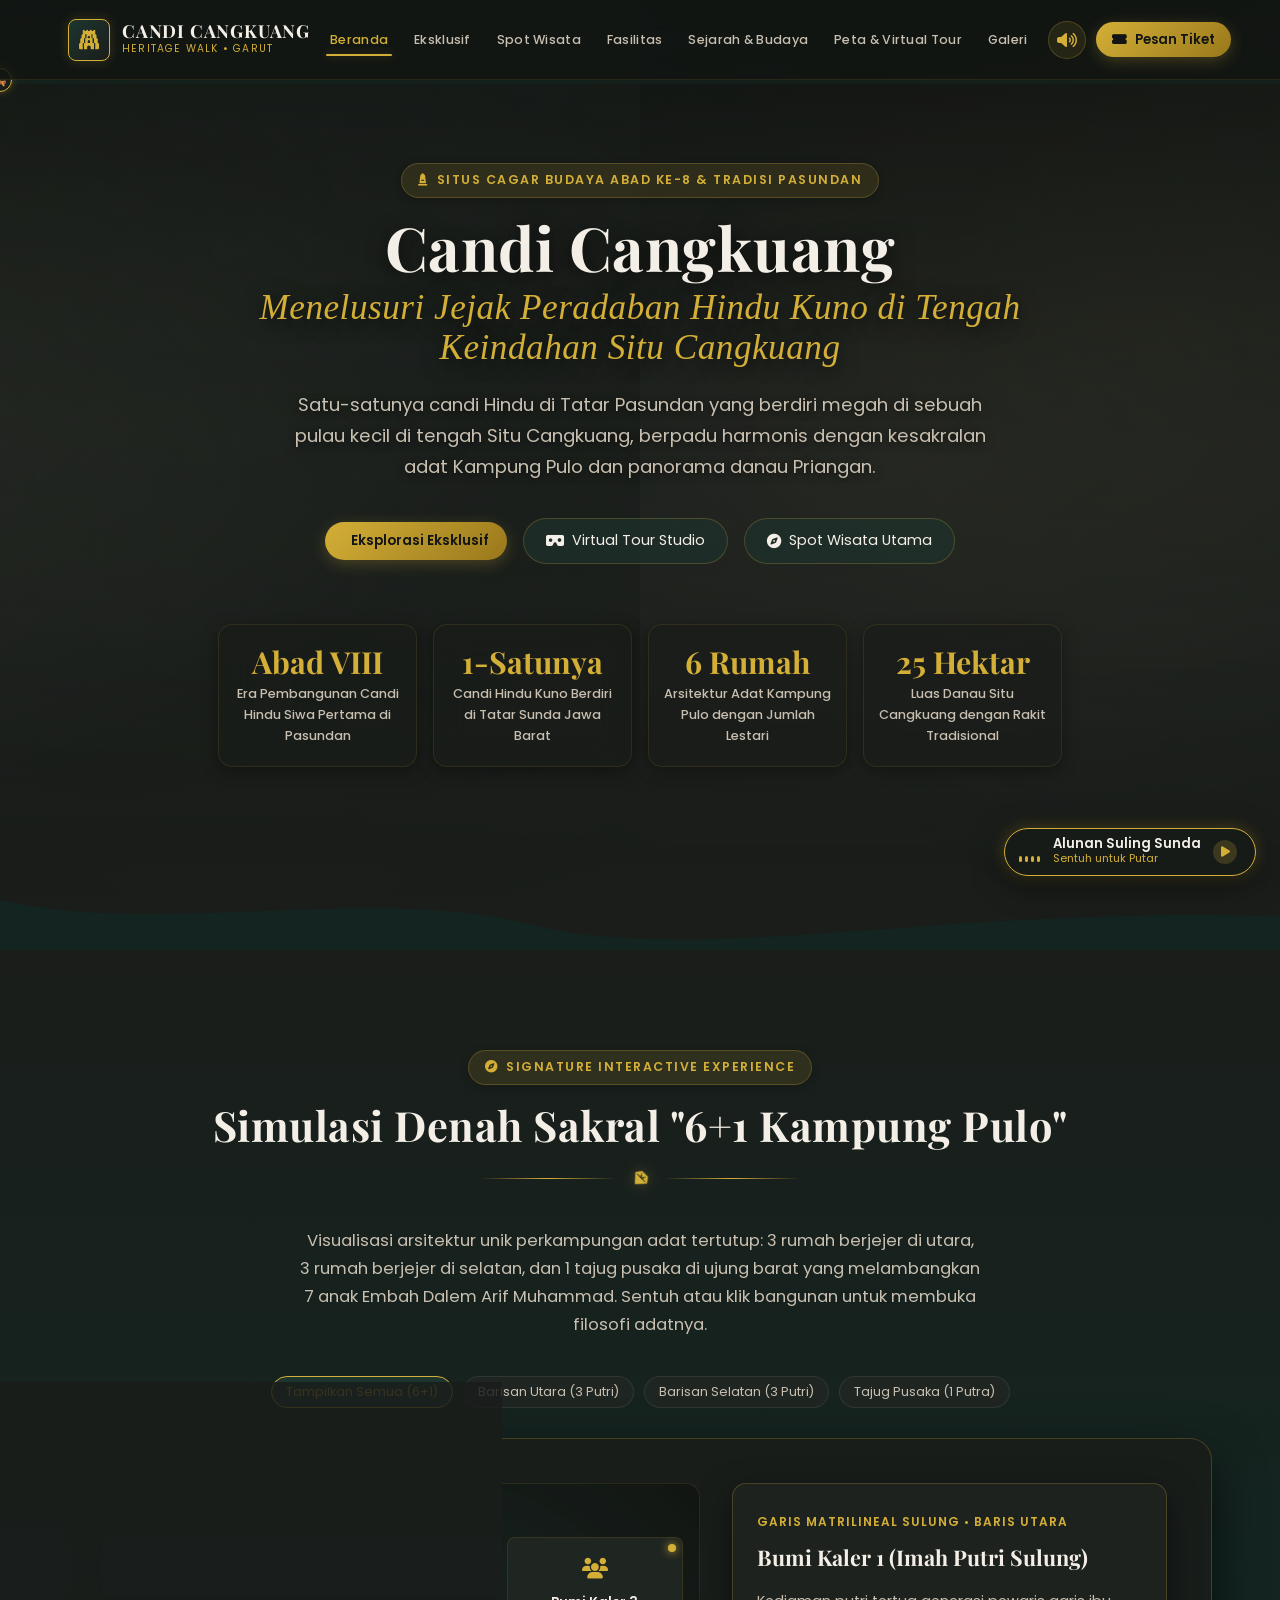
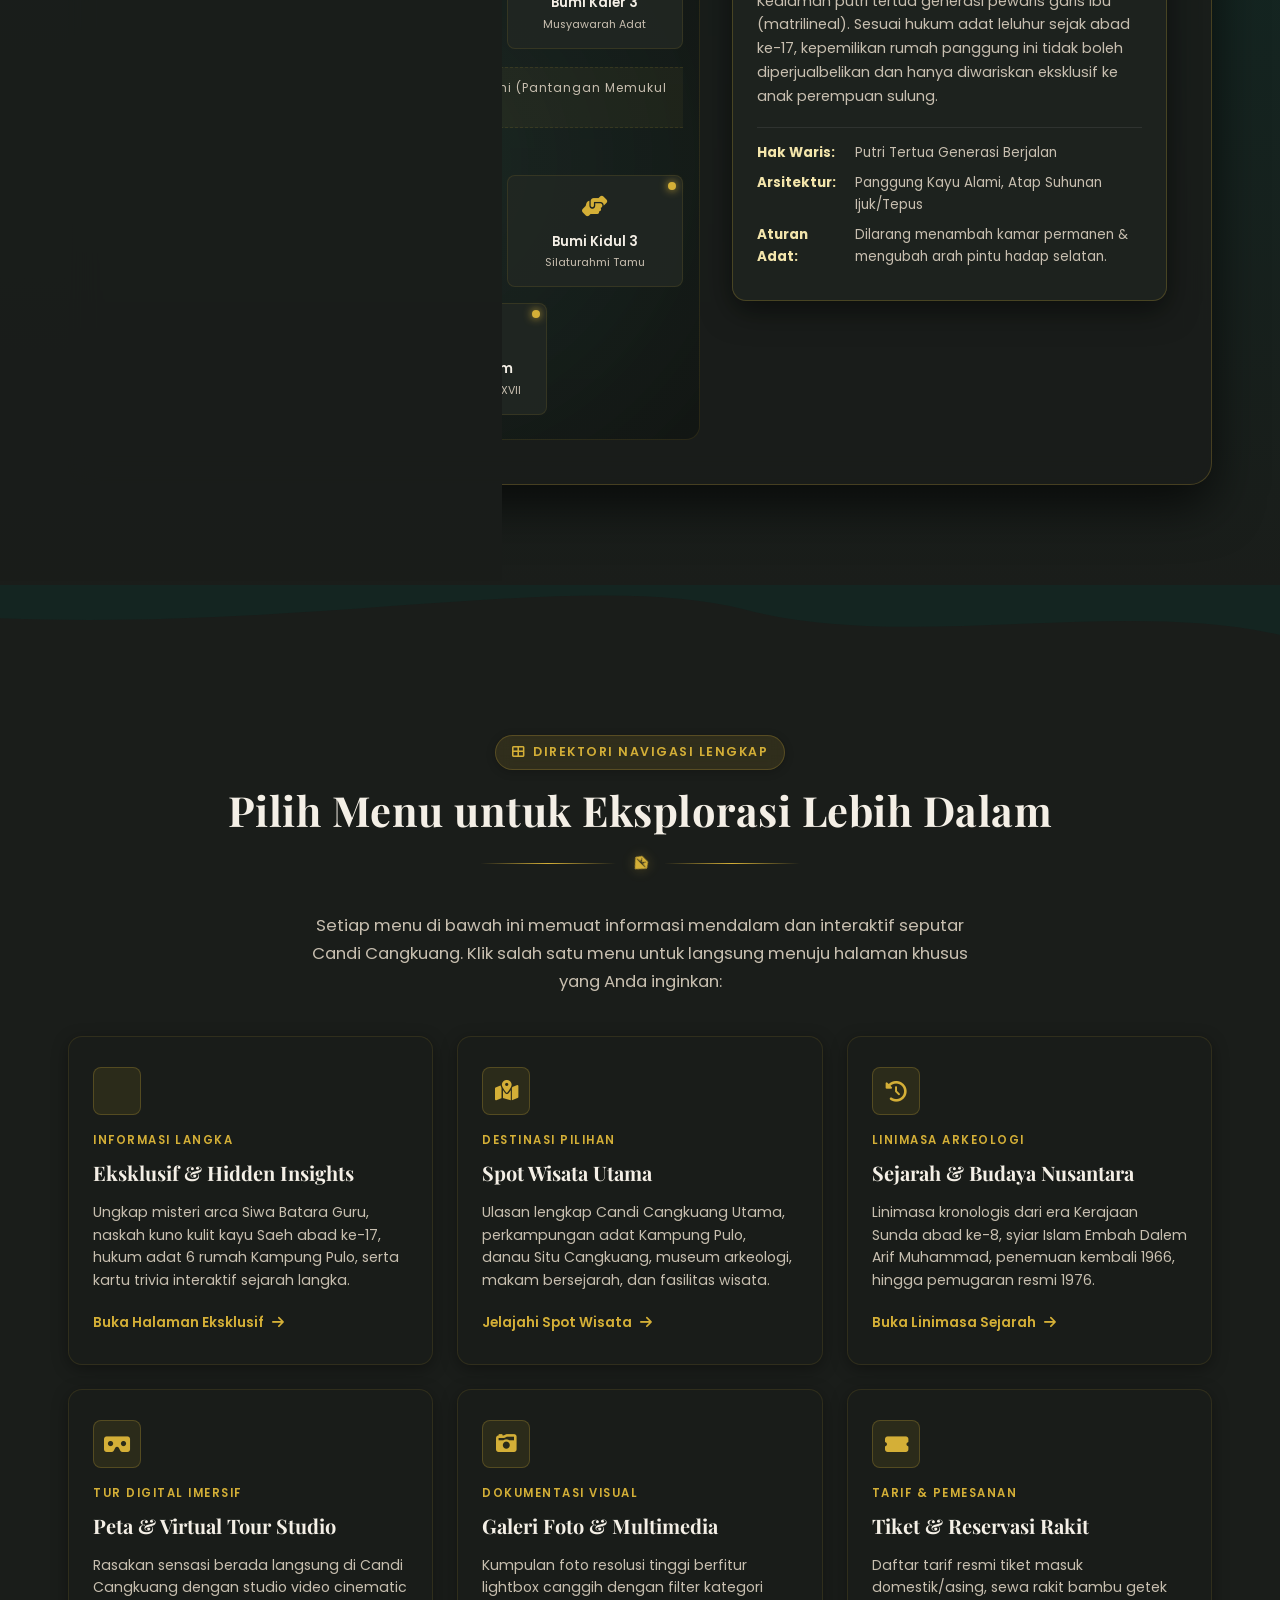
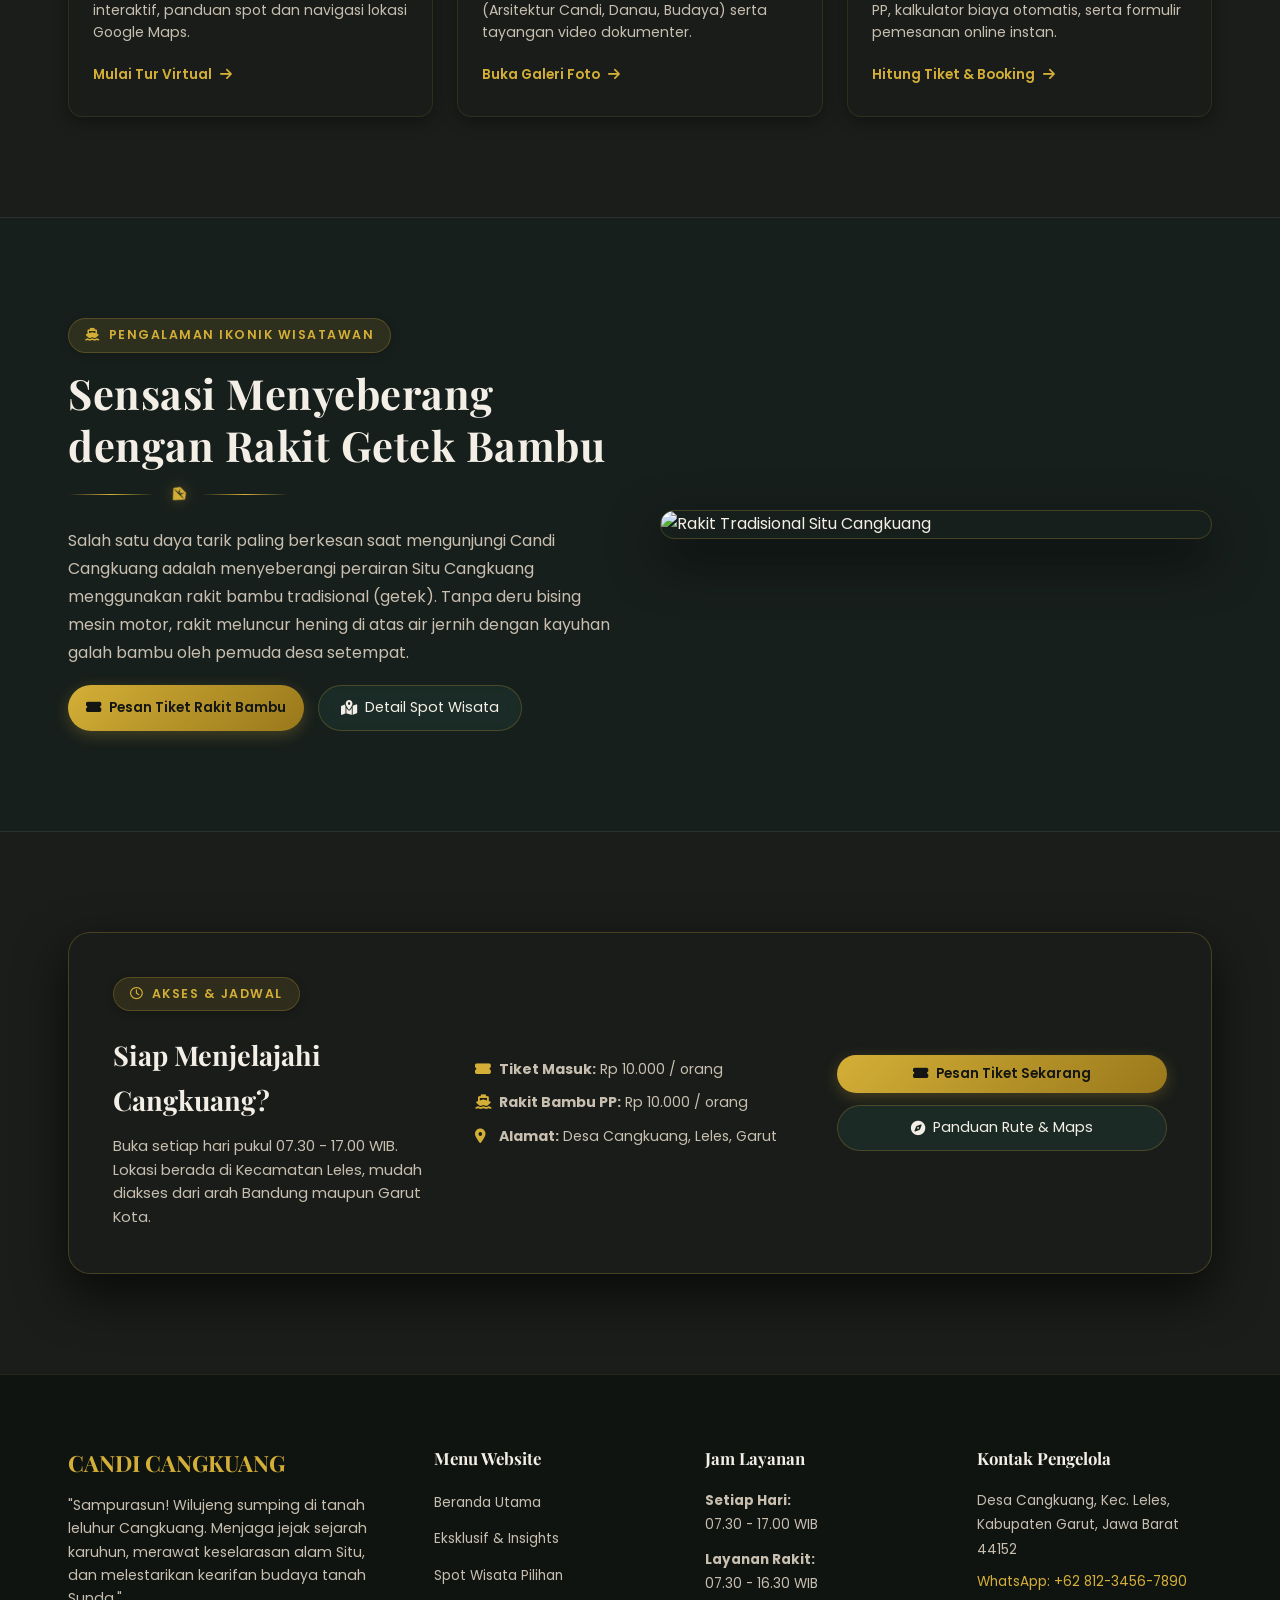
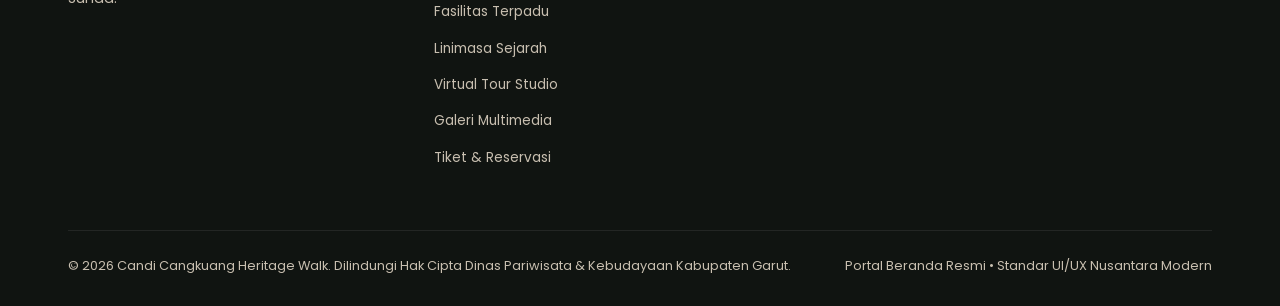
==== commit 41cefa81: "Redesign world-class UI/UX: Dark Andesite theme, 6+1 Kampung Pulo simulator, 3D flip cards, continuo" ====
--- a/index.html
+++ b/index.html
@@ -38,7 +38,7 @@
         </div>
       </a>
 
-      <!-- Desktop Navigation Menu (Links to dedicated subpages) -->
+      <!-- Desktop Navigation Menu -->
       <nav aria-label="Navigasi Utama">
         <ul class="nav-menu" id="navMenu">
           <li><a href="index.html" class="nav-link active">Beranda</a></li>
@@ -59,7 +59,7 @@
         </button>
 
         <a href="tiket.html" class="btn btn-primary btn-sm">
-          <i class="fas fa-ticket-alt"></i> Pesan Tiket
+          <i class="fas fa-ticket-alt"></i> <span>Pesan Tiket</span>
         </a>
 
         <!-- Mobile Hamburger Button -->
@@ -71,341 +71,369 @@
   </header>
 
   <!-- =========================================================================
-       2. HERO BANNER SECTION (SEMPURNA & IKONIK)
+       2. MAIN PAGE CONTENT (SPA PJAX CONTAINER)
        ========================================================================= -->
-  <section class="hero-section" data-custom-folder="Menu Beranda (Background)" id="beranda">
-    <div class="hero-overlay-pattern"></div>
-    <div class="container">
-      <div class="hero-content">
-        <!-- Hero Badge -->
-        <div class="hero-badge">
+  <main id="mainContent" class="page-main">
+
+    <!-- HERO SECTION WITH FLOATING MIST ANIMATION -->
+    <section class="hero-section" data-custom-folder="Menu Beranda (Background)" id="beranda">
+      <!-- Floating Mist Layer -->
+      <div class="mist-container">
+        <div class="mist-layer mist-layer-1"></div>
+        <div class="mist-layer mist-layer-2"></div>
+      </div>
+
+      <div class="container hero-content">
+        <div class="section-badge">
           <i class="fas fa-monument"></i> Situs Cagar Budaya Abad ke-8 & Tradisi Pasundan
         </div>
 
-        <!-- Hero Title & Tagline -->
         <h1 class="hero-title">
-          Candi Cangkuang: Menelusuri Jejak <span class="highlight-gold">Peradaban Hindu Kuno</span> di Tengah Keindahan Situ Cangkuang
+          Candi Cangkuang
+          <span>Menelusuri Jejak Peradaban Hindu Kuno di Tengah Keindahan Situ Cangkuang</span>
         </h1>
 
-        <!-- Subtitle -->
         <p class="hero-subtitle">
           Satu-satunya candi Hindu di Tatar Pasundan yang berdiri megah di sebuah pulau kecil di tengah Situ Cangkuang, berpadu harmonis dengan kesakralan adat Kampung Pulo dan panorama danau Priangan.
         </p>
 
-        <!-- CTA Buttons pointing to dedicated subpages -->
         <div class="hero-cta-group">
-          <a href="eksklusif.html" class="btn btn-accent">
+          <a href="eksklusif.html" class="btn btn-primary">
             <i class="fas fa-sparkles"></i> Eksplorasi Eksklusif
           </a>
-          <a href="virtual-tour.html" class="btn btn-outline-white">
-            <i class="fas fa-vr-cardboard"></i> Virtual Tour 360°
+          <a href="virtual-tour.html" class="btn btn-secondary">
+            <i class="fas fa-vr-cardboard"></i> Virtual Tour Studio
           </a>
-          <a href="spot-wisata.html" class="btn btn-outline-white">
-            <i class="fas fa-compass"></i> Spot Wisata Pilihan
+          <a href="spot-wisata.html" class="btn btn-secondary">
+            <i class="fas fa-compass"></i> Spot Wisata Utama
           </a>
         </div>
 
         <!-- Quick Statistics Grid -->
         <div class="hero-stats-grid">
-          <div class="stat-card">
-            <div class="stat-number">Abad VIII</div>
-            <div class="stat-label">Era Pembangunan Candi Hindu Siwa Pertama di Pasundan</div>
-          </div>
-          <div class="stat-card">
-            <div class="stat-number">1-Satunya</div>
-            <div class="stat-label">Candi Hindu Kuno Berdiri di Tatar Sunda Jawa Barat</div>
-          </div>
-          <div class="stat-card">
-            <div class="stat-number">6 Rumah</div>
-            <div class="stat-label">Arsitektur Adat Kampung Pulo dengan Jumlah Lestari</div>
-          </div>
-          <div class="stat-card">
-            <div class="stat-number">25 Hektar</div>
-            <div class="stat-label">Luas Danau Situ Cangkuang dengan Rakit Tradisional</div>
-          </div>
-        </div>
-      </div>
+          <div class="hero-stat-card">
+            <div class="hero-stat-number">Abad VIII</div>
+            <div class="hero-stat-label">Era Pembangunan Candi Hindu Siwa Pertama di Pasundan</div>
+          </div>
+          <div class="hero-stat-card">
+            <div class="hero-stat-number">1-Satunya</div>
+            <div class="hero-stat-label">Candi Hindu Kuno Berdiri di Tatar Sunda Jawa Barat</div>
+          </div>
+          <div class="hero-stat-card">
+            <div class="hero-stat-number">6 Rumah</div>
+            <div class="hero-stat-label">Arsitektur Adat Kampung Pulo dengan Jumlah Lestari</div>
+          </div>
+          <div class="hero-stat-card">
+            <div class="hero-stat-number">25 Hektar</div>
+            <div class="hero-stat-label">Luas Danau Situ Cangkuang dengan Rakit Tradisional</div>
+          </div>
+        </div>
+      </div>
+    </section>
+
+    <!-- SECTION DIVIDER (WAVE) -->
+    <div class="wave-divider">
+      <svg viewBox="0 0 1200 120" preserveAspectRatio="none">
+        <path d="M0,0 C150,90 350,-40 500,60 C650,160 900,10 1200,40 L1200,120 L0,120 Z" fill="#142521"></path>
+      </svg>
     </div>
-  </section>
-
-  <!-- =========================================================================
-       3. SEKILAS CANDI CANGKUANG (EXECUTIVE OVERVIEW TEASER)
-       ========================================================================= -->
-  <section class="py-section" style="background:#FFFFFF; border-bottom:1px solid var(--border-light);">
-    <div class="container">
-      <div class="feature-split">
-        <div class="feature-split-img">
-          <img src="https://upload.wikimedia.org/wikipedia/commons/1/1c/Candi_cangkuang.jpg" alt="Panorama Candi Cangkuang" loading="lazy">
-        </div>
-        <div class="feature-split-content">
-          <span class="section-badge badge-accent">
-            <i class="fas fa-monument"></i> Sekilas Warisan Karuhun
+
+    <!-- 3. SIGNATURE INTERACTION: SIMULASI DENAH SAKRAL 6+1 KAMPUNG PULO -->
+    <section class="pulo-simulator-section py-section">
+      <div class="container">
+        <div class="text-center">
+          <span class="section-badge">
+            <i class="fas fa-compass"></i> Signature Interactive Experience
           </span>
-          <h2 class="section-title">Permata Sejarah di Tengah Situ Garut</h2>
-          <p style="color:var(--text-muted); line-height:1.75;">
-            Berlokasi di Desa Cangkuang, Kecamatan Leles, Kabupaten Garut, Candi Cangkuang merupakan keajaiban arkeologis yang unik di Jawa Barat. Candi berbahan batu andesit ini didirikan pada abad ke-8 Masehi pada era Kerajaan Sunda kuno dan menjadi satu-satunya candi Hindu yang pernah ditemukan di tatar Pasundan.
+          <h2 class="section-title">Simulasi Denah Sakral "6+1 Kampung Pulo"</h2>
+          <div class="sunda-ornament-divider">
+            <i class="fas fa-gem sunda-ornament-icon"></i>
+          </div>
+          <p class="section-desc">
+            Visualisasi arsitektur unik perkampungan adat tertutup: 3 rumah berjejer di utara, 3 rumah berjejer di selatan, dan 1 tajug pusaka di ujung barat yang melambangkan 7 anak Embah Dalem Arif Muhammad. Sentuh atau klik bangunan untuk membuka filosofi adatnya.
           </p>
-          <div class="culture-quote-box">
-            "Sebuah pulau kecil yang memadukan keagungan peradaban Hindu abad ke-8, makam penyebar Islam abad ke-17, dan kearifan masyarakat adat Kampung Pulo yang terjaga murni."
-          </div>
-          <p style="color:var(--text-muted); line-height:1.75;">
-            Untuk mencapai candi ini, wisatawan akan menaiki rakit bambu tradisional mengarungi danau Situ Cangkuang seluas 25 hektar yang tenang dan dikelilingi perbukitan hijau Priangan.
+
+          <!-- Filter Chips -->
+          <div class="pulo-filter-chips">
+            <button class="pulo-filter-btn active" data-filter="all">Tampilkan Semua (6+1)</button>
+            <button class="pulo-filter-btn" data-filter="kaler">Barisan Utara (3 Putri)</button>
+            <button class="pulo-filter-btn" data-filter="kidul">Barisan Selatan (3 Putri)</button>
+            <button class="pulo-filter-btn" data-filter="tajug">Tajug Pusaka (1 Putra)</button>
+          </div>
+        </div>
+
+        <div class="pulo-simulator-card">
+          <div class="pulo-layout-wrapper">
+            <!-- Architectural Map Canvas -->
+            <div class="pulo-map-canvas">
+              <!-- North Row -->
+              <div>
+                <div class="pulo-row-label">
+                  <i class="fas fa-arrow-up"></i> Barisan Utara (Bumi Kaler - 3 Putri Leluhur)
+                </div>
+                <div class="pulo-buildings-row">
+                  <div class="pulo-node selected" data-pulo-id="1" data-row="kaler">
+                    <div class="pulo-beacon"></div>
+                    <div class="pulo-node-icon"><i class="fas fa-home"></i></div>
+                    <div class="pulo-node-title">Bumi Kaler 1</div>
+                    <div class="pulo-node-sub">Putri Sulung</div>
+                  </div>
+                  <div class="pulo-node" data-pulo-id="2" data-row="kaler">
+                    <div class="pulo-beacon"></div>
+                    <div class="pulo-node-icon"><i class="fas fa-book"></i></div>
+                    <div class="pulo-node-title">Bumi Kaler 2</div>
+                    <div class="pulo-node-sub">Pusaka & Naskah</div>
+                  </div>
+                  <div class="pulo-node" data-pulo-id="3" data-row="kaler">
+                    <div class="pulo-beacon"></div>
+                    <div class="pulo-node-icon"><i class="fas fa-users"></i></div>
+                    <div class="pulo-node-title">Bumi Kaler 3</div>
+                    <div class="pulo-node-sub">Musyawarah Adat</div>
+                  </div>
+                </div>
+              </div>
+
+              <!-- Central Pathway -->
+              <div class="pulo-pathway">
+                <i class="fas fa-shoe-prints"></i> Pelataran Adat & Jalan Setapak Bebatuan Alami (Pantangan Memukul Gong) <i class="fas fa-shoe-prints"></i>
+              </div>
+
+              <!-- South Row -->
+              <div>
+                <div class="pulo-row-label">
+                  <i class="fas fa-arrow-down"></i> Barisan Selatan (Bumi Kidul - 3 Putri Leluhur)
+                </div>
+                <div class="pulo-buildings-row">
+                  <div class="pulo-node" data-pulo-id="4" data-row="kidul">
+                    <div class="pulo-beacon"></div>
+                    <div class="pulo-node-icon"><i class="fas fa-shield-alt"></i></div>
+                    <div class="pulo-node-title">Bumi Kidul 1</div>
+                    <div class="pulo-node-sub">Pelindung Adat</div>
+                  </div>
+                  <div class="pulo-node" data-pulo-id="5" data-row="kidul">
+                    <div class="pulo-beacon"></div>
+                    <div class="pulo-node-icon"><i class="fas fa-seedling"></i></div>
+                    <div class="pulo-node-title">Bumi Kidul 2</div>
+                    <div class="pulo-node-sub">Lumbung Pangan</div>
+                  </div>
+                  <div class="pulo-node" data-pulo-id="6" data-row="kidul">
+                    <div class="pulo-beacon"></div>
+                    <div class="pulo-node-icon"><i class="fas fa-hands-helping"></i></div>
+                    <div class="pulo-node-title">Bumi Kidul 3</div>
+                    <div class="pulo-node-sub">Silaturahmi Tamu</div>
+                  </div>
+                </div>
+              </div>
+
+              <!-- Focal Tajug / Mushola -->
+              <div class="pulo-tajug-zone">
+                <div class="pulo-node" data-pulo-id="7" data-row="tajug" style="max-width: 280px; width: 100%;">
+                  <div class="pulo-beacon"></div>
+                  <div class="pulo-node-icon" style="color:#F3E5AB;"><i class="fas fa-mosque"></i></div>
+                  <div class="pulo-node-title">Tajug Karomah Embah Dalem</div>
+                  <div class="pulo-node-sub">Simbol Putra Tunggal & Tauhid Abad XVII</div>
+                </div>
+              </div>
+            </div>
+
+            <!-- Inspector Panel -->
+            <div class="pulo-inspector" id="puloInspector">
+              <span class="inspector-tag" id="inspectorTag">Garis Matrilineal Sulung • Baris Utara</span>
+              <h3 class="inspector-title" id="inspectorTitle">Bumi Kaler 1 (Imah Putri Sulung)</h3>
+              <p class="inspector-desc" id="inspectorDesc">
+                Kediaman putri tertua generasi pewaris garis ibu (matrilineal). Sesuai hukum adat leluhur sejak abad ke-17, kepemilikan rumah panggung ini tidak boleh diperjualbelikan dan hanya diwariskan eksklusif ke anak perempuan sulung.
+              </p>
+              <ul class="inspector-meta-list">
+                <li><strong>Hak Waris:</strong> <span id="inspectorPewaris">Putri Tertua Generasi Berjalan</span></li>
+                <li><strong>Arsitektur:</strong> <span id="inspectorArsitektur">Panggung Kayu Alami, Atap Suhunan Ijuk</span></li>
+                <li><strong>Aturan Adat:</strong> <span id="inspectorPantangan">Dilarang menambah kamar permanen & mengubah arah pintu hadap selatan.</span></li>
+              </ul>
+            </div>
+          </div>
+        </div>
+      </div>
+    </section>
+
+    <!-- SECTION DIVIDER (WAVE INVERTED) -->
+    <div class="wave-divider top">
+      <svg viewBox="0 0 1200 120" preserveAspectRatio="none">
+        <path d="M0,0 C150,90 350,-40 500,60 C650,160 900,10 1200,40 L1200,120 L0,120 Z" fill="#142521"></path>
+      </svg>
+    </div>
+
+    <!-- 4. PORTAL EKSPLORASI UTAMA (MENU HUB DIRECTORY) -->
+    <section class="portal-section py-section">
+      <div class="container">
+        <div class="text-center">
+          <span class="section-badge">
+            <i class="fas fa-th-large"></i> Direktori Navigasi Lengkap
+          </span>
+          <h2 class="section-title">Pilih Menu untuk Eksplorasi Lebih Dalam</h2>
+          <div class="sunda-ornament-divider">
+            <i class="fas fa-gem sunda-ornament-icon"></i>
+          </div>
+          <p class="section-desc">
+            Setiap menu di bawah ini memuat informasi mendalam dan interaktif seputar Candi Cangkuang. Klik salah satu menu untuk langsung menuju halaman khusus yang Anda inginkan:
           </p>
-          <div style="display:flex; gap:16px; margin-top:10px; flex-wrap:wrap;">
-            <a href="sejarah.html" class="btn btn-primary btn-sm">
-              <i class="fas fa-scroll"></i> Baca Sejarah Lengkap
-            </a>
-            <a href="spot-wisata.html" class="btn btn-outline-white btn-sm" style="color:var(--primary); border-color:var(--primary);">
-              <i class="fas fa-map-marked-alt"></i> Lihat Spot Wisata
-            </a>
-          </div>
-        </div>
-      </div>
-    </div>
-  </section>
-
-  <!-- =========================================================================
-       4. PORTAL EKSPLORASI UTAMA (MENU HUB DIRECTORY)
-       Pisahkan isi setiap menu: Pengunjung memilih menu untuk melihat isi lengkapnya!
-       ========================================================================= -->
-  <section class="portal-section py-section">
-    <div class="container">
-      <div class="text-center">
-        <span class="section-badge">
-          <i class="fas fa-th-large"></i> Direktori Navigasi Lengkap
-        </span>
-        <h2 class="section-title">Pilih Menu untuk Eksplorasi Lebih Dalam</h2>
-        <p class="section-desc">
-          Setiap menu di bawah ini memuat informasi mendalam dan interaktif seputar Candi Cangkuang. Klik salah satu menu untuk langsung menuju halaman khusus yang Anda inginkan:
-        </p>
-      </div>
-
-      <!-- PORTAL CARDS GRID -->
-      <div class="portal-grid">
-        <!-- 1. Eksklusif & Hidden Insights -->
-        <article class="portal-card">
-          <div class="portal-card-icon">
-            <i class="fas fa-sparkles"></i>
-          </div>
-          <span class="portal-card-tag">Informasi Langka</span>
-          <h3 class="portal-card-title">Eksklusif & Hidden Insights</h3>
-          <p class="portal-card-desc">
-            Ungkap misteri arca Siwa Batara Guru, naskah kuno kulit kayu Saeh abad ke-17, hukum adat 6 rumah Kampung Pulo, serta kartu trivia interaktif sejarah langka.
-          </p>
-          <a href="eksklusif.html" class="portal-card-btn">
-            Buka Halaman Eksklusif <i class="fas fa-arrow-right"></i>
-          </a>
-        </article>
-
-        <!-- 2. Spot Wisata Utama -->
-        <article class="portal-card">
-          <div class="portal-card-icon">
-            <i class="fas fa-map-marked-alt"></i>
-          </div>
-          <span class="portal-card-tag">Destinasi Pilihan</span>
-          <h3 class="portal-card-title">Spot Wisata Utama</h3>
-          <p class="portal-card-desc">
-            Ulasan lengkap Candi Cangkuang Utama, perkampungan adat Kampung Pulo, danau Situ Cangkuang, museum arkeologi, makam bersejarah, dan fasilitas wisata.
-          </p>
-          <a href="spot-wisata.html" class="portal-card-btn">
-            Jelajahi Spot Wisata <i class="fas fa-arrow-right"></i>
-          </a>
-        </article>
-
-        <!-- 3. Sejarah & Budaya -->
-        <article class="portal-card">
-          <div class="portal-card-icon">
-            <i class="fas fa-history"></i>
-          </div>
-          <span class="portal-card-tag">Linimasa Arkeologi</span>
-          <h3 class="portal-card-title">Sejarah & Budaya Nusantara</h3>
-          <p class="portal-card-desc">
-            Linimasa kronologis dari era Kerajaan Sunda abad ke-8, syiar Islam Embah Dalem Arif Muhammad, penemuan kembali 1966, hingga pemugaran resmi 1976.
-          </p>
-          <a href="sejarah.html" class="portal-card-btn">
-            Buka Linimasa Sejarah <i class="fas fa-arrow-right"></i>
-          </a>
-        </article>
-
-        <!-- 4. Peta & Virtual Tour 360° -->
-        <article class="portal-card">
-          <div class="portal-card-icon">
-            <i class="fas fa-vr-cardboard"></i>
-          </div>
-          <span class="portal-card-tag">Tur Digital Imersif</span>
-          <h3 class="portal-card-title">Peta & Virtual Tour 360°</h3>
-          <p class="portal-card-desc">
-            Rasakan sensasi berada langsung di Candi Cangkuang dengan simulator 360 derajat interaktif, pemutar video spot-based, dan panduan Google Maps.
-          </p>
-          <a href="virtual-tour.html" class="portal-card-btn">
-            Mulai Tur Virtual 360° <i class="fas fa-arrow-right"></i>
-          </a>
-        </article>
-
-        <!-- 5. Galeri Foto & Multimedia -->
-        <article class="portal-card">
-          <div class="portal-card-icon">
-            <i class="fas fa-camera-retro"></i>
-          </div>
-          <span class="portal-card-tag">Dokumentasi Visual</span>
-          <h3 class="portal-card-title">Galeri Foto & Multimedia</h3>
-          <p class="portal-card-desc">
-            Kumpulan foto resolusi tinggi berfitur lightbox canggih dengan filter kategori (Arsitektur Candi, Danau, Budaya) serta tayangan video dokumenter.
-          </p>
-          <a href="galeri.html" class="portal-card-btn">
-            Buka Galeri Foto <i class="fas fa-arrow-right"></i>
-          </a>
-        </article>
-
-        <!-- 6. Tiket Masuk & Reservasi -->
-        <article class="portal-card">
-          <div class="portal-card-icon">
-            <i class="fas fa-ticket-alt"></i>
-          </div>
-          <span class="portal-card-tag">Tarif & Pemesanan</span>
-          <h3 class="portal-card-title">Tiket & Reservasi Rakit</h3>
-          <p class="portal-card-desc">
-            Daftar tarif resmi tiket masuk domestik/asing, sewa rakit bambu getek PP, kalkulator biaya otomatis, serta formulir pemesanan online instan.
-          </p>
-          <a href="tiket.html" class="portal-card-btn">
-            Hitung Tiket & Booking <i class="fas fa-arrow-right"></i>
-          </a>
-        </article>
-      </div>
-    </div>
-  </section>
-
-  <!-- =========================================================================
-       5. HIGHLIGHT SOROTAN IKONIK: SITU CANGKUANG & RAKIT BAMBU
-       ========================================================================= -->
-  <section class="py-section" style="background:#F8F5EE; border-top:1px solid var(--border-light); border-bottom:1px solid var(--border-light);">
-    <div class="container">
-      <div class="feature-split">
-        <div class="feature-split-content" style="order:2;">
-          <span class="section-badge badge-accent">
-            <i class="fas fa-ship"></i> Pengalaman Ikonik Wisatawan
-          </span>
-          <h2 class="section-title">Sensasi Menyeberang dengan Rakit Getek Bambu</h2>
-          <p style="color:var(--text-muted); line-height:1.75;">
-            Salah satu daya tarik paling berkesan saat mengunjungi Candi Cangkuang adalah menyeberangi perairan Situ Cangkuang menggunakan rakit bambu tradisional (getek). Tanpa deru bising mesin motor, rakit meluncur hening di atas air jernih dengan kayuhan galah bambu oleh pemuda desa setempat.
-          </p>
-          <ul class="insight-list" style="margin-top:10px;">
-            <li><strong>Ramah Lingkungan:</strong> Bebas polusi suara dan asap untuk menjaga kelestarian teratai danau.</li>
-            <li><strong>Panorama Pegunungan:</strong> Sudut pandang memukau menghadap ke Gunung Haruman.</li>
-            <li><strong>Tarif Terjangkau:</strong> Hanya Rp 10.000 / orang untuk penyeberangan pergi-pulang (PP).</li>
-          </ul>
-          <div style="margin-top:20px;">
-            <a href="tiket.html" class="btn btn-primary">
-              <i class="fas fa-ticket-alt"></i> Pesan Tiket Rakit Bambu
-            </a>
-          </div>
-        </div>
-        <div class="feature-split-img" style="order:1;">
-          <img src="https://upload.wikimedia.org/wikipedia/commons/f/f6/Foto_untuk_wikipedia_Rika.jpg" alt="Rakit Tradisional Situ Cangkuang" loading="lazy">
-        </div>
-      </div>
-    </div>
-  </section>
-
-  <!-- =========================================================================
-       6. TESTIMONI & ULASAN WISATAWAN
-       ========================================================================= -->
-  <section class="testimonials-section py-section">
-    <div class="container">
-      <div class="text-center">
-        <span class="section-badge badge-accent">
-          <i class="fas fa-comment-dots"></i> Suara Wisatawan
-        </span>
-        <h2 class="section-title">Apa Kata Mereka Tentang Candi Cangkuang?</h2>
-        <p class="section-desc">Kesan nyata dari sejarawan, budayawan, dan wisatawan keluarga yang telah berkunjung.</p>
-      </div>
-
-      <div class="testimonials-grid">
-        <div class="testimonial-card">
-          <div class="rating-stars">
-            <i class="fas fa-star"></i><i class="fas fa-star"></i><i class="fas fa-star"></i><i class="fas fa-star"></i><i class="fas fa-star"></i>
-          </div>
-          <p class="testimonial-text">
-            "Pengalaman menaiki rakit bambu di pagi hari sungguh magis. Melihat candi Hindu abad ke-8 berdampingan damai dengan makam Embah Dalem adalah bukti toleransi bangsa yang sangat luar biasa."
-          </p>
-          <div class="testimonial-author">
-            <div class="author-avatar">AP</div>
-            <div class="author-info">
-              <h4>Aditya Pratama</h4>
-              <span>Peneliti Sejarah Budaya, Bandung</span>
-            </div>
-          </div>
-        </div>
-
-        <div class="testimonial-card">
-          <div class="rating-stars">
-            <i class="fas fa-star"></i><i class="fas fa-star"></i><i class="fas fa-star"></i><i class="fas fa-star"></i><i class="fas fa-star"></i>
-          </div>
-          <p class="testimonial-text">
-            "Kampung Adat Pulo memberikan wawasan mendalam tentang kearifan lokal. Falsafah 6 rumah dan sistem matrilineal membuat saya kagum betapa teguhnya mereka menjaga warisan karuhun."
-          </p>
-          <div class="testimonial-author">
-            <div class="author-avatar">SN</div>
-            <div class="author-info">
-              <h4>Siti Nurhaliza</h4>
-              <span>Wisatawan Edukasi, Jakarta</span>
-            </div>
-          </div>
-        </div>
-
-        <div class="testimonial-card">
-          <div class="rating-stars">
-            <i class="fas fa-star"></i><i class="fas fa-star"></i><i class="fas fa-star"></i><i class="fas fa-star"></i><i class="fas fa-star"></i>
-          </div>
-          <p class="testimonial-text">
-            "Sangat cocok untuk liburan keluarga dan edukasi anak. Tiketnya terjangkau, udaranya sejuk, pemandangan Gunung Haruman sangat indah. Museum naskah kulit kayunya luar biasa."
-          </p>
-          <div class="testimonial-author">
-            <div class="author-avatar">HW</div>
-            <div class="author-info">
-              <h4>Hendra Wijaya</h4>
-              <span>Wisatawan Keluarga, Bogor</span>
-            </div>
-          </div>
-        </div>
-      </div>
-    </div>
-  </section>
-
-  <!-- =========================================================================
-       7. INFORMASI KUNJUNGAN CEPAT (QUICK INFO SUMMARY)
-       ========================================================================= -->
-  <section class="py-section" style="background:#FFFFFF; border-top:1px solid var(--border-light);">
-    <div class="container">
-      <div style="background:linear-gradient(135deg, var(--bg-dark), var(--bg-darker)); color:#FFFFFF; border-radius:var(--radius-lg); padding:48px 36px; border:1px solid var(--border-dark); box-shadow:var(--shadow-floating);">
-        <div style="display:grid; grid-template-columns:repeat(auto-fit, minmax(240px, 1fr)); gap:32px; align-items:center;">
+        </div>
+
+        <!-- PORTAL CARDS GRID -->
+        <div class="portal-grid">
+          <!-- 1. Eksklusif & Hidden Insights -->
+          <article class="portal-card">
+            <div class="portal-card-icon">
+              <i class="fas fa-sparkles"></i>
+            </div>
+            <span class="portal-card-tag">Informasi Langka</span>
+            <h3 class="portal-card-title">Eksklusif & Hidden Insights</h3>
+            <p class="portal-card-desc">
+              Ungkap misteri arca Siwa Batara Guru, naskah kuno kulit kayu Saeh abad ke-17, hukum adat 6 rumah Kampung Pulo, serta kartu trivia interaktif sejarah langka.
+            </p>
+            <a href="eksklusif.html" class="portal-card-btn">
+              Buka Halaman Eksklusif <i class="fas fa-arrow-right"></i>
+            </a>
+          </article>
+
+          <!-- 2. Spot Wisata Utama -->
+          <article class="portal-card">
+            <div class="portal-card-icon">
+              <i class="fas fa-map-marked-alt"></i>
+            </div>
+            <span class="portal-card-tag">Destinasi Pilihan</span>
+            <h3 class="portal-card-title">Spot Wisata Utama</h3>
+            <p class="portal-card-desc">
+              Ulasan lengkap Candi Cangkuang Utama, perkampungan adat Kampung Pulo, danau Situ Cangkuang, museum arkeologi, makam bersejarah, dan fasilitas wisata.
+            </p>
+            <a href="spot-wisata.html" class="portal-card-btn">
+              Jelajahi Spot Wisata <i class="fas fa-arrow-right"></i>
+            </a>
+          </article>
+
+          <!-- 3. Sejarah & Budaya -->
+          <article class="portal-card">
+            <div class="portal-card-icon">
+              <i class="fas fa-history"></i>
+            </div>
+            <span class="portal-card-tag">Linimasa Arkeologi</span>
+            <h3 class="portal-card-title">Sejarah & Budaya Nusantara</h3>
+            <p class="portal-card-desc">
+              Linimasa kronologis dari era Kerajaan Sunda abad ke-8, syiar Islam Embah Dalem Arif Muhammad, penemuan kembali 1966, hingga pemugaran resmi 1976.
+            </p>
+            <a href="sejarah.html" class="portal-card-btn">
+              Buka Linimasa Sejarah <i class="fas fa-arrow-right"></i>
+            </a>
+          </article>
+
+          <!-- 4. Peta & Virtual Tour 360° -->
+          <article class="portal-card">
+            <div class="portal-card-icon">
+              <i class="fas fa-vr-cardboard"></i>
+            </div>
+            <span class="portal-card-tag">Tur Digital Imersif</span>
+            <h3 class="portal-card-title">Peta & Virtual Tour Studio</h3>
+            <p class="portal-card-desc">
+              Rasakan sensasi berada langsung di Candi Cangkuang dengan studio video cinematic interaktif, panduan spot dan navigasi lokasi Google Maps.
+            </p>
+            <a href="virtual-tour.html" class="portal-card-btn">
+              Mulai Tur Virtual <i class="fas fa-arrow-right"></i>
+            </a>
+          </article>
+
+          <!-- 5. Galeri Foto & Multimedia -->
+          <article class="portal-card">
+            <div class="portal-card-icon">
+              <i class="fas fa-camera-retro"></i>
+            </div>
+            <span class="portal-card-tag">Dokumentasi Visual</span>
+            <h3 class="portal-card-title">Galeri Foto & Multimedia</h3>
+            <p class="portal-card-desc">
+              Kumpulan foto resolusi tinggi berfitur lightbox canggih dengan filter kategori (Arsitektur Candi, Danau, Budaya) serta tayangan video dokumenter.
+            </p>
+            <a href="galeri.html" class="portal-card-btn">
+              Buka Galeri Foto <i class="fas fa-arrow-right"></i>
+            </a>
+          </article>
+
+          <!-- 6. Tiket Masuk & Reservasi -->
+          <article class="portal-card">
+            <div class="portal-card-icon">
+              <i class="fas fa-ticket-alt"></i>
+            </div>
+            <span class="portal-card-tag">Tarif & Pemesanan</span>
+            <h3 class="portal-card-title">Tiket & Reservasi Rakit</h3>
+            <p class="portal-card-desc">
+              Daftar tarif resmi tiket masuk domestik/asing, sewa rakit bambu getek PP, kalkulator biaya otomatis, serta formulir pemesanan online instan.
+            </p>
+            <a href="tiket.html" class="portal-card-btn">
+              Hitung Tiket & Booking <i class="fas fa-arrow-right"></i>
+            </a>
+          </article>
+        </div>
+      </div>
+    </section>
+
+    <!-- 5. HIGHLIGHT SOROTAN: SITU CANGKUANG & RAKIT GETEK BAMBU -->
+    <section class="py-section" style="background: rgba(20, 37, 33, 0.4); border-top: 1px solid var(--border-stone); border-bottom: 1px solid var(--border-stone);">
+      <div class="container">
+        <div style="display: grid; grid-template-columns: repeat(auto-fit, minmax(300px, 1fr)); gap: 40px; align-items: center;">
           <div>
-            <span style="font-size:0.8rem; text-transform:uppercase; color:var(--accent); font-weight:700; letter-spacing:1px;">Informasi Kunjungan Cepat</span>
-            <h3 style="font-family:var(--font-heading); font-size:1.8rem; margin:10px 0 14px; color:#FFFFFF;">Siap Menjelajahi Cangkuang?</h3>
-            <p style="font-size:0.92rem; color:var(--text-light-muted); line-height:1.6;">
-              Buka setiap hari mulai pukul 07.30 hingga 17.00 WIB. Lokasi mudah dijangkau dari arah Bandung dan Garut Kota.
-            </p>
-          </div>
-
-          <div style="display:flex; flex-direction:column; gap:12px; font-size:0.9rem; color:var(--text-light-muted);">
-            <div><i class="far fa-clock" style="color:var(--accent); width:20px;"></i> <strong>Jam Operasional:</strong> 07.30 - 17.00 WIB</div>
-            <div><i class="fas fa-ticket-alt" style="color:var(--accent); width:20px;"></i> <strong>Tiket Masuk:</strong> Mulai Rp 10.000 / orang</div>
-            <div><i class="fas fa-ship" style="color:var(--accent); width:20px;"></i> <strong>Rakit Situ:</strong> Rp 10.000 PP</div>
-            <div><i class="fas fa-map-marker-alt" style="color:var(--accent); width:20px;"></i> <strong>Lokasi:</strong> Kec. Leles, Kab. Garut</div>
-          </div>
-
-          <div style="display:flex; flex-direction:column; gap:14px;">
-            <a href="tiket.html" class="btn btn-accent" style="width:100%; text-align:center;">
-              <i class="fas fa-ticket-alt"></i> Pesan Tiket Sekarang
-            </a>
-            <a href="virtual-tour.html" class="btn btn-outline-white" style="width:100%; text-align:center;">
-              <i class="fas fa-compass"></i> Panduan Rute & Maps
-            </a>
-          </div>
-        </div>
-      </div>
-    </div>
-  </section>
+            <span class="section-badge">
+              <i class="fas fa-ship"></i> Pengalaman Ikonik Wisatawan
+            </span>
+            <h2 class="section-title">Sensasi Menyeberang dengan Rakit Getek Bambu</h2>
+            <div class="sunda-ornament-divider" style="margin: 14px 0 24px 0; max-width: 220px;">
+              <i class="fas fa-gem sunda-ornament-icon"></i>
+            </div>
+            <p style="color: var(--text-lontar-muted); line-height: 1.75; margin-bottom: 18px;">
+              Salah satu daya tarik paling berkesan saat mengunjungi Candi Cangkuang adalah menyeberangi perairan Situ Cangkuang menggunakan rakit bambu tradisional (getek). Tanpa deru bising mesin motor, rakit meluncur hening di atas air jernih dengan kayuhan galah bambu oleh pemuda desa setempat.
+            </p>
+            <div style="display: flex; gap: 14px; flex-wrap: wrap;">
+              <a href="tiket.html" class="btn btn-primary">
+                <i class="fas fa-ticket-alt"></i> Pesan Tiket Rakit Bambu
+              </a>
+              <a href="spot-wisata.html" class="btn btn-secondary">
+                <i class="fas fa-map-marked-alt"></i> Detail Spot Wisata
+              </a>
+            </div>
+          </div>
+          <div style="border-radius: var(--radius-md); overflow: hidden; border: 1px solid var(--border-gold); box-shadow: var(--shadow-lg);">
+            <img src="https://upload.wikimedia.org/wikipedia/commons/f/f6/Foto_untuk_wikipedia_Rika.jpg" alt="Rakit Tradisional Situ Cangkuang" loading="lazy" style="width: 100%; height: auto; display: block;">
+          </div>
+        </div>
+      </div>
+    </section>
+
+    <!-- 6. INFORMASI KUNJUNGAN CEPAT (QUICK INFO SUMMARY) -->
+    <section class="py-section">
+      <div class="container">
+        <div style="background: rgba(26, 29, 26, 0.9); border: 1px solid var(--border-gold); border-radius: var(--radius-lg); padding: clamp(28px, 4vw, 44px); box-shadow: var(--shadow-lg);">
+          <div style="display: grid; grid-template-columns: repeat(auto-fit, minmax(240px, 1fr)); gap: 32px; align-items: center;">
+            <div>
+              <span class="section-badge"><i class="far fa-clock"></i> Akses & Jadwal</span>
+              <h3 style="font-family: var(--font-heading); font-size: 1.7rem; color: var(--text-lontar); margin: 8px 0 12px 0;">Siap Menjelajahi Cangkuang?</h3>
+              <p style="color: var(--text-lontar-muted); line-height: 1.6; font-size: 0.92rem;">
+                Buka setiap hari pukul 07.30 - 17.00 WIB. Lokasi berada di Kecamatan Leles, mudah diakses dari arah Bandung maupun Garut Kota.
+              </p>
+            </div>
+            <div style="display: flex; flex-direction: column; gap: 10px; font-size: 0.88rem; color: var(--text-lontar-muted);">
+              <div><i class="fas fa-ticket-alt" style="color: var(--gold-candi); width: 20px;"></i> <strong>Tiket Masuk:</strong> Rp 10.000 / orang</div>
+              <div><i class="fas fa-ship" style="color: var(--gold-candi); width: 20px;"></i> <strong>Rakit Bambu PP:</strong> Rp 10.000 / orang</div>
+              <div><i class="fas fa-map-marker-alt" style="color: var(--gold-candi); width: 20px;"></i> <strong>Alamat:</strong> Desa Cangkuang, Leles, Garut</div>
+            </div>
+            <div style="display: flex; flex-direction: column; gap: 12px;">
+              <a href="tiket.html" class="btn btn-primary" style="justify-content: center;">
+                <i class="fas fa-ticket-alt"></i> Pesan Tiket Sekarang
+              </a>
+              <a href="virtual-tour.html" class="btn btn-secondary" style="justify-content: center;">
+                <i class="fas fa-compass"></i> Panduan Rute & Maps
+              </a>
+            </div>
+          </div>
+        </div>
+      </div>
+    </section>
+
+  </main>
 
   <!-- =========================================================================
        8. FOOTER SECTION
@@ -415,52 +443,38 @@
       <div class="footer-top">
         <div class="footer-brand">
           <h2>CANDI CANGKUANG</h2>
-          <p class="footer-quote">
+          <p>
             "Sampurasun! Wilujeng sumping di tanah leluhur Cangkuang. Menjaga jejak sejarah karuhun, merawat keselarasan alam Situ, dan melestarikan kearifan budaya tanah Sunda."
           </p>
-          <div class="footer-socials">
-            <a href="#" class="social-icon" aria-label="Instagram"><i class="fab fa-instagram"></i></a>
-            <a href="#" class="social-icon" aria-label="YouTube"><i class="fab fa-youtube"></i></a>
-            <a href="#" class="social-icon" aria-label="Facebook"><i class="fab fa-facebook-f"></i></a>
-            <a href="#" class="social-icon" aria-label="TikTok"><i class="fab fa-tiktok"></i></a>
-          </div>
         </div>
 
         <div class="footer-col">
-          <h3>Menu Website</h3>
+          <h4>Menu Website</h4>
           <ul class="footer-links">
-            <li><a href="index.html"><i class="fas fa-angle-right"></i> Beranda Utama</a></li>
-            <li><a href="eksklusif.html"><i class="fas fa-angle-right"></i> Eksklusif & Insights</a></li>
-            <li><a href="spot-wisata.html"><i class="fas fa-angle-right"></i> Spot Wisata Pilihan</a></li>
-            <li><a href="fasilitas.html"><i class="fas fa-angle-right"></i> Fasilitas Terpadu</a></li>
-            <li><a href="sejarah.html"><i class="fas fa-angle-right"></i> Linimasa Sejarah</a></li>
-            <li><a href="virtual-tour.html"><i class="fas fa-angle-right"></i> Virtual Tour 360°</a></li>
-            <li><a href="galeri.html"><i class="fas fa-angle-right"></i> Galeri Multimedia</a></li>
-            <li><a href="tiket.html"><i class="fas fa-angle-right"></i> Tiket & Reservasi</a></li>
+            <li><a href="index.html">Beranda Utama</a></li>
+            <li><a href="eksklusif.html">Eksklusif & Insights</a></li>
+            <li><a href="spot-wisata.html">Spot Wisata Pilihan</a></li>
+            <li><a href="fasilitas.html">Fasilitas Terpadu</a></li>
+            <li><a href="sejarah.html">Linimasa Sejarah</a></li>
+            <li><a href="virtual-tour.html">Virtual Tour Studio</a></li>
+            <li><a href="galeri.html">Galeri Multimedia</a></li>
+            <li><a href="tiket.html">Tiket & Reservasi</a></li>
           </ul>
         </div>
 
         <div class="footer-col">
-          <h3>Jam Layanan</h3>
-          <div class="footer-contact-item">
-            <i class="far fa-clock"></i>
+          <h4>Jam Layanan</h4>
+          <div style="font-size: 0.85rem; color: var(--text-lontar-muted); line-height: 1.8;">
             <div><strong>Setiap Hari:</strong><br>07.30 - 17.00 WIB</div>
-          </div>
-          <div class="footer-contact-item">
-            <i class="fas fa-ship"></i>
-            <div><strong>Layanan Rakit:</strong><br>07.30 - 16.30 WIB</div>
+            <div style="margin-top: 10px;"><strong>Layanan Rakit:</strong><br>07.30 - 16.30 WIB</div>
           </div>
         </div>
 
         <div class="footer-col">
-          <h3>Kontak Pengelola</h3>
-          <div class="footer-contact-item">
-            <i class="fas fa-map-marker-alt"></i>
+          <h4>Kontak Pengelola</h4>
+          <div style="font-size: 0.85rem; color: var(--text-lontar-muted); line-height: 1.8;">
             <div>Desa Cangkuang, Kec. Leles, Kabupaten Garut, Jawa Barat 44152</div>
-          </div>
-          <div class="footer-contact-item">
-            <i class="fas fa-phone"></i>
-            <div>(0262) 234-5678 / WhatsApp Resmi</div>
+            <div style="margin-top: 8px; color: var(--gold-candi);">WhatsApp: +62 812-3456-7890</div>
           </div>
         </div>
       </div>
@@ -472,19 +486,13 @@
     </div>
   </footer>
 
-  <button class="back-to-top" id="backToTop" aria-label="Kembali ke atas">
-    <i class="fas fa-chevron-up"></i>
-  </button>
-
   <script src="./assets/js/main.js"></script>
-    <!-- Tag Audio (Nuansa Sunda: Alunan Suling Merdu & Gemercik Air Alami) -->
-    <audio id="bgMusic" loop preload="none">
-        <source src="https://archive.org/download/suling-sunda/SULING%20SUNDA.mp3" type="audio/mpeg">
-        <source src="https://archive.org/download/degungsundanesemusicofwestjava/05%20-%20Ayun%20Ambing.mp3" type="audio/mpeg">
-    </audio>
-    <!-- Skrip Kustomisasi Gambar & Pemutar Musik Sunda -->
-    <script src="./assets/js/custom-images.js"></script>
-    <script src="./assets/js/music-player.js"></script>
+  <!-- Tag Audio (Nuansa Sunda: Alunan Suling Merdu & Gemercik Air Alami) -->
+  <audio id="bgMusic" loop preload="none">
+    <source src="https://archive.org/download/suling-sunda/SULING%20SUNDA.mp3" type="audio/mpeg">
+    <source src="https://archive.org/download/degungsundanesemusicofwestjava/05%20-%20Ayun%20Ambing.mp3" type="audio/mpeg">
+  </audio>
+  <script src="./assets/js/custom-images.js"></script>
+  <script src="./assets/js/music-player.js"></script>
 </body>
 </html>
-
--- a/assets/css/style.css
+++ b/assets/css/style.css
@@ -1,66 +1,70 @@
 /* ==========================================================================
-   CANDI CANGKUANG HERITAGE WALK - OFFICIAL TOURISM STYLESHEET
-   Design System & Color Palette conforming to design.md & rules.md
-   Author: Senior Full-Stack Developer & UI/UX Expert
+   CANDI CANGKUANG HERITAGE WALK - WORLD-CLASS OFFICIAL TOURISM STYLESHEET
+   Awwwards-Level Atmospheric Visual Identity & Signature Interactions
+   Color Palette: Batu Andesit Gelap (#1A1D1A), Krem Lontar Kuno (#F4EFE6), 
+                  Hijau Air Situ (#1E352F), Emas Kuno Candi (#D4AF37)
    ========================================================================== */
 
 /* --------------------------------------------------------------------------
-   1. CSS VARIABLES (DESIGN TOKENS)
+   1. DESIGN TOKENS (CSS VARIABLES)
    -------------------------------------------------------------------------- */
 :root {
-  /* Color Palette - Nusantara Historical & Nature Theme */
-  --primary: #A34828;           /* Terracotta / Bata Candi Kuno */
-  --primary-hover: #86361a;
-  --primary-light: #FBF2EE;
-  --primary-subtle: rgba(163, 72, 40, 0.08);
-
-  --secondary: #3E2723;         /* Earth / Kayu Rumah Adat Pulo */
-  --secondary-light: #5D4037;
-  --secondary-subtle: rgba(62, 39, 35, 0.06);
-
-  --accent: #D4AF37;            /* Gold / Emas Arca Batara Guru */
-  --accent-hover: #b89628;
-  --accent-light: #FDF9EC;
-  --accent-glow: rgba(212, 175, 55, 0.35);
-
-  --bg-light: #FDFBF7;          /* Kertas Papirus / Krem Hangat */
-  --bg-card: #FFFFFF;
-  --bg-dark: #2C3E35;           /* Hijau Lumut / Alam Situ Cangkuang */
-  --bg-darker: #1C2B24;
-  --bg-dark-card: #34483E;
-
-  --text-main: #2D2422;         /* Charcoal warm brown */
-  --text-muted: #6B5B57;        /* Soft earth brown */
-  --text-light: #FDFBF7;        /* Off-white */
-  --text-light-muted: #D5DDD8;  /* Muted sage white */
-
-  --border-light: #EBE4DA;
-  --border-focus: #D4AF37;
-  --border-dark: rgba(255, 255, 255, 0.12);
-
-  /* Elevation Shadows */
-  --shadow-sm: 0 2px 8px rgba(62, 39, 35, 0.06);
-  --shadow-md: 0 10px 25px rgba(62, 39, 35, 0.08);
-  --shadow-lg: 0 18px 40px rgba(62, 39, 35, 0.12);
-  --shadow-floating: 0 20px 48px rgba(44, 62, 53, 0.18);
+  /* Core Nusantara Color Palette */
+  --bg-dark-base: #101411;         /* Obsidian / Andesit terdalam */
+  --bg-andesite: #1A1D1A;          /* Batu Andesit Candi Abad VIII */
+  --bg-andesite-card: #222723;     /* Kartu Elegan Andesit */
+  --bg-andesite-elevated: #2A312B; /* Elevasi Elemen Interaktif */
+
+  --bg-situ: #1E352F;              /* Hijau Lumut & Air Danau Situ Cangkuang */
+  --bg-situ-deep: #142521;         /* Kedalaman Perairan Danau */
+  --bg-situ-light: #2A4840;        /* Pantulan Teratai Danau */
+
+  --text-lontar: #F4EFE6;          /* Krem Naskah Lontar Saeh Kuno */
+  --text-lontar-muted: #C8BFB0;    /* Krem Pudar Kertas Tradisional */
+  --text-lontar-dark: #2B231D;     /* Tinta Alami Naskah Pegon */
+
+  --gold-candi: #D4AF37;           /* Emas Sakral Arca Batara Guru */
+  --gold-light: #F3E5AB;           /* Kemilau Fajar di Situ Cangkuang */
+  --gold-dark: #99781B;            /* Perunggu Pusaka Adat */
+  --gold-glow: rgba(212, 175, 55, 0.32);
+
+  --terracotta: #B8532C;           /* Bata Merah & Tembikar Kuno */
+  --terracotta-light: #E07348;
+
+  /* Glassmorphism Borders & Shadows */
+  --border-gold: rgba(212, 175, 55, 0.24);
+  --border-gold-subtle: rgba(212, 175, 55, 0.12);
+  --border-stone: rgba(255, 255, 255, 0.08);
+
+  --glass-bg: rgba(26, 29, 26, 0.82);
+  --glass-bg-elevated: rgba(34, 39, 35, 0.92);
+  --glass-blur: blur(16px);
+  --glass-blur-sm: blur(8px);
+
+  --shadow-sm: 0 4px 16px rgba(0, 0, 0, 0.35);
+  --shadow-md: 0 10px 30px rgba(0, 0, 0, 0.5);
+  --shadow-lg: 0 20px 50px rgba(0, 0, 0, 0.65);
+  --shadow-gold: 0 8px 32px rgba(212, 175, 55, 0.2);
 
   /* Typography */
-  --font-heading: 'Playfair Display', 'Merriweather', Georgia, serif;
-  --font-body: 'Poppins', 'Inter', -apple-system, BlinkMacSystemFont, 'Segoe UI', Roboto, sans-serif;
-  --font-accent: 'Cinzel', serif;
-
-  /* Layout & Animation */
-  --max-width: 1240px;
-  --radius-sm: 6px;
-  --radius-md: 12px;
-  --radius-lg: 20px;
+  --font-heading: 'Cinzel', 'Playfair Display', serif;
+  --font-body: 'Poppins', -apple-system, BlinkMacSystemFont, 'Segoe UI', Roboto, sans-serif;
+  --font-accent: 'Playfair Display', Georgia, serif;
+
+  /* Structural Dimensions */
+  --max-width: 1200px;
+  --header-height: 80px;
+  --radius-sm: 8px;
+  --radius-md: 14px;
+  --radius-lg: 22px;
   --radius-full: 9999px;
-  --transition: all 0.3s cubic-bezier(0.25, 0.8, 0.25, 1);
-  --header-height: 80px;
+
+  --transition-fast: 0.2s cubic-bezier(0.2, 0.8, 0.2, 1);
+  --transition-smooth: 0.4s cubic-bezier(0.16, 1, 0.3, 1);
 }
 
 /* --------------------------------------------------------------------------
-   2. BASE RESET & GLOBAL STYLES
+   2. BASE RESET & GLOBAL RESPONSIVENESS (ANTI OVERFLOW)
    -------------------------------------------------------------------------- */
 *, *::before, *::after {
   box-sizing: border-box;
@@ -68,137 +72,291 @@
   padding: 0;
 }
 
-html {
+html, body {
+  width: 100%;
+  max-width: 100%;
+  overflow-x: hidden;
+  position: relative;
   scroll-behavior: smooth;
+  background-color: var(--bg-andesite);
+  color: var(--text-lontar);
+  font-family: var(--font-body);
   font-size: 16px;
-}
-
-body {
-  font-family: var(--font-body);
-  background-color: var(--bg-light);
-  color: var(--text-main);
   line-height: 1.65;
-  overflow-x: hidden;
   -webkit-font-smoothing: antialiased;
   -moz-osx-font-smoothing: grayscale;
 }
 
-img {
+body::before {
+  content: '';
+  position: fixed;
+  top: 0;
+  left: 0;
+  right: 0;
+  bottom: 0;
+  pointer-events: none;
+  background: 
+    radial-gradient(circle at 15% 25%, rgba(30, 53, 47, 0.25) 0%, transparent 50%),
+    radial-gradient(circle at 85% 75%, rgba(212, 175, 55, 0.08) 0%, transparent 60%);
+  z-index: 0;
+}
+
+img, video, iframe, canvas, svg {
   max-width: 100%;
   height: auto;
   display: block;
+  box-sizing: border-box;
 }
 
 a {
   color: inherit;
   text-decoration: none;
-  transition: var(--transition);
+  transition: var(--transition-fast);
 }
 
 button, input, select, textarea {
   font-family: inherit;
   font-size: inherit;
+  color: inherit;
   outline: none;
-}
-
-/* Custom Selection & Scrollbar */
+  box-sizing: border-box;
+}
+
 ::selection {
-  background: var(--primary);
-  color: #FFFFFF;
-}
-
+  background: var(--gold-candi);
+  color: var(--bg-dark-base);
+}
+
+/* Custom Scrollbar */
 ::-webkit-scrollbar {
-  width: 10px;
+  width: 8px;
 }
 ::-webkit-scrollbar-track {
-  background: var(--bg-light);
+  background: var(--bg-dark-base);
 }
 ::-webkit-scrollbar-thumb {
-  background: #C4B5A5;
-  border-radius: 5px;
-  border: 2px solid var(--bg-light);
+  background: var(--bg-situ);
+  border-radius: 4px;
+  border: 1px solid var(--border-gold-subtle);
 }
 ::-webkit-scrollbar-thumb:hover {
-  background: var(--primary);
-}
-
-/* Container Utility */
+  background: var(--gold-candi);
+}
+
+/* Universal Container */
 .container {
   width: 100%;
   max-width: var(--max-width);
   margin-left: auto;
   margin-right: auto;
-  padding-left: 24px;
-  padding-right: 24px;
-}
-
-/* Section Header Typography */
+  padding-left: clamp(16px, 3.5vw, 28px);
+  padding-right: clamp(16px, 3.5vw, 28px);
+  box-sizing: border-box;
+  position: relative;
+  z-index: 1;
+}
+
+.text-center {
+  text-align: center;
+}
+
+/* Section Spacing */
+.py-section {
+  padding-top: clamp(60px, 8vw, 100px);
+  padding-bottom: clamp(60px, 8vw, 100px);
+  position: relative;
+}
+
+/* --------------------------------------------------------------------------
+   3. TYPOGRAPHY & LUXURY BADGES
+   -------------------------------------------------------------------------- */
 .section-badge {
   display: inline-flex;
   align-items: center;
   gap: 8px;
-  background-color: var(--primary-light);
-  color: var(--primary);
+  background: rgba(212, 175, 55, 0.12);
+  border: 1px solid var(--border-gold);
+  color: var(--gold-candi);
   padding: 6px 16px;
   border-radius: var(--radius-full);
-  font-size: 0.825rem;
+  font-size: 0.78rem;
   font-weight: 600;
-  letter-spacing: 1px;
   text-transform: uppercase;
+  letter-spacing: 1.5px;
   margin-bottom: 14px;
-  border: 1px solid rgba(163, 72, 40, 0.2);
-}
-
-.section-badge.badge-accent {
-  background-color: var(--accent-light);
-  color: #8C701B;
-  border-color: rgba(212, 175, 55, 0.3);
-}
-
-.section-badge.badge-dark {
-  background-color: rgba(255, 255, 255, 0.1);
-  color: var(--accent);
-  border-color: rgba(212, 175, 55, 0.4);
+  backdrop-filter: var(--glass-blur-sm);
+  box-shadow: 0 2px 10px rgba(0, 0, 0, 0.2);
 }
 
 .section-title {
   font-family: var(--font-heading);
-  font-size: clamp(2rem, 3.8vw, 2.85rem);
-  color: var(--secondary);
+  font-size: clamp(1.8rem, 3.5vw, 2.6rem);
+  font-weight: 700;
+  color: var(--text-lontar);
   line-height: 1.25;
   margin-bottom: 16px;
-  font-weight: 700;
-}
-
-.section-title.title-white {
-  color: var(--text-light);
+  letter-spacing: 0.5px;
+  overflow-wrap: break-word;
+  word-break: break-word;
 }
 
 .section-desc {
-  color: var(--text-muted);
-  font-size: 1.05rem;
+  font-size: clamp(0.95rem, 1.3vw, 1.05rem);
+  color: var(--text-lontar-muted);
   max-width: 680px;
-  margin-left: auto;
-  margin-right: auto;
+  margin: 0 auto 36px auto;
   line-height: 1.7;
-}
-
-.section-desc.desc-white {
-  color: var(--text-light-muted);
-}
-
-.text-center {
-  text-align: center;
-}
-
-/* Common Section Padding */
-.py-section {
-  padding-top: 96px;
-  padding-bottom: 96px;
+  overflow-wrap: break-word;
 }
 
 /* --------------------------------------------------------------------------
-   3. HEADER & STICKY NAVBAR
+   4. ATMOSPHERIC SECTION DIVIDERS & SUNDANESE GEOMETRIC ORNAMENTS
+   -------------------------------------------------------------------------- */
+.sunda-ornament-divider {
+  display: flex;
+  align-items: center;
+  justify-content: center;
+  gap: 16px;
+  margin: 20px auto 40px auto;
+  max-width: 320px;
+}
+
+.sunda-ornament-divider::before,
+.sunda-ornament-divider::after {
+  content: '';
+  flex: 1;
+  height: 1px;
+  background: linear-gradient(90deg, transparent, var(--gold-candi), transparent);
+}
+
+.sunda-ornament-icon {
+  color: var(--gold-candi);
+  font-size: 1rem;
+  transform: rotate(45deg);
+  display: inline-block;
+  filter: drop-shadow(0 0 6px var(--gold-glow));
+}
+
+.wave-divider {
+  width: 100%;
+  overflow: hidden;
+  line-height: 0;
+  position: relative;
+  z-index: 2;
+}
+
+.wave-divider svg {
+  position: relative;
+  display: block;
+  width: calc(100% + 1.3px);
+  height: 50px;
+}
+
+.wave-divider.top {
+  transform: rotate(180deg);
+}
+
+/* --------------------------------------------------------------------------
+   5. FLOATING MIST / FOG CSS ANIMATION (SUASANA PAGI DANAU & CANDI SAKRAL)
+   -------------------------------------------------------------------------- */
+.mist-container {
+  position: absolute;
+  top: 0;
+  left: 0;
+  width: 100%;
+  height: 100%;
+  overflow: hidden;
+  pointer-events: none;
+  z-index: 1;
+}
+
+.mist-layer {
+  position: absolute;
+  top: 0;
+  left: -50%;
+  width: 200%;
+  height: 100%;
+  background-repeat: repeat-x;
+  background-size: 50% 100%;
+  opacity: 0.35;
+}
+
+.mist-layer-1 {
+  background-image: 
+    radial-gradient(ellipse at 20% 50%, rgba(244, 239, 230, 0.14) 0%, transparent 60%),
+    radial-gradient(ellipse at 70% 60%, rgba(30, 53, 47, 0.2) 0%, transparent 65%);
+  animation: mistDrift1 28s ease-in-out infinite alternate;
+}
+
+.mist-layer-2 {
+  background-image: 
+    radial-gradient(ellipse at 40% 40%, rgba(212, 175, 55, 0.08) 0%, transparent 55%),
+    radial-gradient(ellipse at 85% 30%, rgba(244, 239, 230, 0.1) 0%, transparent 50%);
+  animation: mistDrift2 38s ease-in-out infinite alternate;
+  opacity: 0.25;
+}
+
+@keyframes mistDrift1 {
+  0% { transform: translateX(0) scaleY(1); }
+  50% { transform: translateX(8%) scaleY(1.08); }
+  100% { transform: translateX(16%) scaleY(1); }
+}
+
+@keyframes mistDrift2 {
+  0% { transform: translateX(12%) scaleY(1.05); }
+  50% { transform: translateX(4%) scaleY(0.95); }
+  100% { transform: translateX(-6%) scaleY(1.02); }
+}
+
+/* --------------------------------------------------------------------------
+   6. INDIKATOR SCROLL: PERJALANAN RAKIT BAMBU (SITU CANGKUANG)
+   -------------------------------------------------------------------------- */
+.raft-scroll-tracker {
+  position: fixed;
+  top: var(--header-height);
+  left: 0;
+  width: 100%;
+  height: 4px;
+  background: rgba(20, 37, 33, 0.6);
+  z-index: 998;
+  pointer-events: none;
+  backdrop-filter: blur(4px);
+}
+
+.raft-stream-bar {
+  height: 100%;
+  width: 0%;
+  background: linear-gradient(90deg, var(--bg-situ), var(--gold-candi));
+  position: relative;
+  box-shadow: 0 0 10px var(--gold-glow);
+  transition: width 0.08s linear;
+}
+
+.raft-sailor-icon {
+  position: absolute;
+  right: -12px;
+  top: -12px;
+  width: 24px;
+  height: 24px;
+  display: flex;
+  align-items: center;
+  justify-content: center;
+  background: var(--bg-andesite);
+  border: 1px solid var(--gold-candi);
+  border-radius: 50%;
+  font-size: 11px;
+  color: var(--gold-candi);
+  box-shadow: 0 0 8px var(--gold-glow);
+  animation: raftRocking 2.5s ease-in-out infinite;
+}
+
+@keyframes raftRocking {
+  0%, 100% { transform: rotate(-5deg) translateY(0); }
+  50% { transform: rotate(5deg) translateY(-2px); }
+}
+
+/* --------------------------------------------------------------------------
+   7. STICKY GLASSMORPHIC NAVBAR (RESPONSIVE & ADAPTIVE)
    -------------------------------------------------------------------------- */
 .site-header {
   position: fixed;
@@ -206,18 +364,18 @@
   left: 0;
   width: 100%;
   height: var(--header-height);
+  background: rgba(18, 22, 19, 0.75);
+  backdrop-filter: var(--glass-blur);
+  -webkit-backdrop-filter: var(--glass-blur);
+  border-bottom: 1px solid var(--border-gold-subtle);
   z-index: 1000;
-  transition: background-color 0.4s ease, box-shadow 0.4s ease, backdrop-filter 0.4s ease;
-  background: transparent;
+  transition: all 0.3s ease;
 }
 
 .site-header.scrolled {
-  background: rgba(253, 251, 247, 0.95);
-  backdrop-filter: blur(12px);
-  -webkit-backdrop-filter: blur(12px);
-  box-shadow: 0 4px 20px rgba(62, 39, 35, 0.08);
-  border-bottom: 1px solid var(--border-light);
-  height: 72px;
+  background: rgba(16, 20, 17, 0.94);
+  box-shadow: 0 6px 24px rgba(0, 0, 0, 0.6);
+  border-bottom: 1px solid var(--border-gold);
 }
 
 .navbar-inner {
@@ -225,77 +383,78 @@
   align-items: center;
   justify-content: space-between;
   height: 100%;
-}
-
-/* Logo Brand */
+  gap: 16px;
+}
+
+/* Brand Logo */
 .brand-logo {
   display: flex;
   align-items: center;
   gap: 12px;
   flex-shrink: 0;
+  min-width: 0;
 }
 
 .brand-icon-wrapper {
-  width: 40px;
-  height: 40px;
-  min-width: 40px;
-  background: linear-gradient(135deg, var(--primary), var(--secondary));
-  border-radius: 10px;
+  width: 42px;
+  height: 42px;
+  min-width: 42px;
+  background: linear-gradient(135deg, var(--bg-situ), var(--bg-andesite));
+  border: 1px solid var(--gold-candi);
+  border-radius: var(--radius-sm);
   display: flex;
   align-items: center;
   justify-content: center;
-  color: var(--accent);
-  box-shadow: 0 4px 12px rgba(163, 72, 40, 0.25);
-  border: 1px solid rgba(212, 175, 55, 0.4);
+  color: var(--gold-candi);
+  box-shadow: 0 0 12px rgba(212, 175, 55, 0.2);
+}
+
+.brand-text {
+  min-width: 0;
 }
 
 .brand-text h1 {
   font-family: var(--font-heading);
-  font-size: 1.1rem;
-  font-weight: 800;
-  color: var(--text-light);
-  letter-spacing: 0.5px;
-  line-height: 1.1;
-  transition: var(--transition);
+  font-size: clamp(0.95rem, 1.4vw, 1.15rem);
+  font-weight: 700;
+  color: var(--text-lontar);
+  letter-spacing: 0.8px;
+  line-height: 1.15;
   white-space: nowrap;
 }
 
 .brand-text span {
-  font-size: 0.68rem;
-  color: rgba(255, 255, 255, 0.8);
-  font-weight: 400;
-  letter-spacing: 1px;
+  font-size: clamp(0.6rem, 0.8vw, 0.68rem);
+  color: var(--gold-candi);
+  letter-spacing: 1.2px;
   display: block;
   white-space: nowrap;
 }
 
-.site-header.scrolled .brand-text h1 {
-  color: var(--secondary);
-}
-
-.site-header.scrolled .brand-text span {
-  color: var(--text-muted);
-}
-
-/* Navigation Links */
+/* Desktop Navigation Links */
 .nav-menu {
   display: flex;
   align-items: center;
-  gap: 20px;
+  gap: clamp(8px, 1.4vw, 22px);
   list-style: none;
+  margin: 0;
+  padding: 0;
 }
 
 .nav-link {
-  font-size: 0.85rem;
+  font-size: clamp(0.78rem, 0.9vw, 0.88rem);
   font-weight: 500;
-  color: rgba(255, 255, 255, 0.9);
-  position: relative;
-  padding: 6px 0;
+  color: var(--text-lontar-muted);
+  position: relative;
+  padding: 8px 4px;
   white-space: nowrap;
-}
-
-.site-header.scrolled .nav-link {
-  color: var(--text-main);
+  letter-spacing: 0.3px;
+  transition: var(--transition-fast);
+}
+
+.nav-link:hover,
+.nav-link.active {
+  color: var(--gold-candi);
 }
 
 .nav-link::after {
@@ -305,23 +464,10 @@
   left: 0;
   width: 0;
   height: 2px;
-  background: var(--accent);
+  background: var(--gold-candi);
+  box-shadow: 0 0 8px var(--gold-glow);
   transition: width 0.3s ease;
-}
-
-.nav-link:hover, .nav-link.active {
-  color: var(--accent);
-}
-
-.site-header.scrolled .nav-link:hover,
-.site-header.scrolled .nav-link.active {
-  color: var(--primary);
-}
-
-.site-header.scrolled .nav-link.active::after,
-.site-header.scrolled .nav-link:hover::after {
-  background: var(--primary);
-  width: 100%;
+  border-radius: 2px;
 }
 
 .nav-link:hover::after,
@@ -329,449 +475,1583 @@
   width: 100%;
 }
 
-/* Nav Actions */
+/* Header Action Buttons */
 .nav-actions {
   display: flex;
   align-items: center;
-  gap: 14px;
-}
-
-/* Ambience Audio Toggle Button */
+  gap: 10px;
+  flex-shrink: 0;
+}
+
 .btn-ambience {
-  background: rgba(255, 255, 255, 0.15);
-  border: 1px solid rgba(255, 255, 255, 0.3);
-  color: var(--text-light);
-  width: 40px;
-  height: 40px;
-  border-radius: var(--radius-full);
+  width: 38px;
+  height: 38px;
+  border-radius: 50%;
+  background: rgba(212, 175, 55, 0.1);
+  border: 1px solid var(--border-gold);
+  color: var(--gold-candi);
   display: flex;
   align-items: center;
   justify-content: center;
   cursor: pointer;
-  transition: var(--transition);
-  position: relative;
-}
-
+  transition: var(--transition-fast);
+}
+
+.btn-ambience:hover,
 .btn-ambience.playing {
-  background: var(--accent);
-  color: var(--secondary);
-  border-color: var(--accent);
-  animation: pulse-glow 2s infinite;
-}
-
-.site-header.scrolled .btn-ambience {
-  background: var(--primary-light);
-  border-color: rgba(163, 72, 40, 0.2);
-  color: var(--primary);
-}
-
-.site-header.scrolled .btn-ambience.playing {
-  background: var(--accent);
-  color: var(--secondary);
-}
-
-@keyframes pulse-glow {
-  0% { box-shadow: 0 0 0 0 rgba(212, 175, 55, 0.6); }
-  70% { box-shadow: 0 0 0 10px rgba(212, 175, 55, 0); }
-  100% { box-shadow: 0 0 0 0 rgba(212, 175, 55, 0); }
-}
-
-/* Button CTA */
-.btn {
+  background: var(--gold-candi);
+  color: var(--bg-dark-base);
+  box-shadow: 0 0 12px var(--gold-glow);
+}
+
+.btn-primary {
   display: inline-flex;
   align-items: center;
-  justify-content: center;
-  gap: 10px;
-  padding: 12px 24px;
-  border-radius: var(--radius-md);
+  gap: 8px;
+  background: linear-gradient(135deg, var(--gold-candi), var(--gold-dark));
+  color: #121513 !important;
   font-weight: 600;
-  font-size: 0.95rem;
+  font-size: 0.85rem;
+  padding: 8px 18px;
+  border-radius: var(--radius-full);
+  border: none;
   cursor: pointer;
-  border: none;
-  transition: var(--transition);
-  text-decoration: none;
-}
-
-.btn-primary {
-  background: var(--primary);
-  color: #FFFFFF;
-  box-shadow: 0 4px 14px rgba(163, 72, 40, 0.3);
+  box-shadow: 0 4px 15px rgba(212, 175, 55, 0.25);
+  white-space: nowrap;
+  transition: var(--transition-fast);
 }
 
 .btn-primary:hover {
-  background: var(--primary-hover);
   transform: translateY(-2px);
-  box-shadow: 0 6px 18px rgba(163, 72, 40, 0.4);
-}
-
-.btn-accent {
-  background: var(--accent);
-  color: var(--secondary);
-  box-shadow: 0 4px 14px rgba(212, 175, 55, 0.3);
-}
-
-.btn-accent:hover {
-  background: var(--accent-hover);
-  color: #FFFFFF;
-  transform: translateY(-2px);
-}
-
-.btn-outline-white {
-  background: transparent;
-  color: #FFFFFF;
-  border: 1.5px solid rgba(255, 255, 255, 0.6);
-  backdrop-filter: blur(4px);
-}
-
-.btn-outline-white:hover {
-  background: #FFFFFF;
-  color: var(--secondary);
-  border-color: #FFFFFF;
-  transform: translateY(-2px);
-}
-
-.btn-sm {
-  padding: 8px 18px;
-  font-size: 0.85rem;
-}
-
-/* Mobile Toggle Hamburger */
+  box-shadow: 0 6px 20px rgba(212, 175, 55, 0.4);
+}
+
 .mobile-toggle {
   display: none;
   background: transparent;
-  border: none;
+  border: 1px solid var(--border-gold-subtle);
+  color: var(--text-lontar);
+  width: 40px;
+  height: 40px;
+  border-radius: var(--radius-sm);
   cursor: pointer;
-  color: #FFFFFF;
-  font-size: 1.5rem;
-  padding: 6px;
-}
-
-.site-header.scrolled .mobile-toggle {
-  color: var(--secondary);
+  align-items: center;
+  justify-content: center;
+  font-size: 1.1rem;
 }
 
 /* --------------------------------------------------------------------------
-   4. HERO SECTION
+   8. HERO SECTION WITH CINEMATIC LIGHTING & TEXTURE
    -------------------------------------------------------------------------- */
 .hero-section {
   position: relative;
   min-height: 100vh;
   display: flex;
   align-items: center;
-  background: linear-gradient(180deg, rgba(28, 43, 36, 0.72) 0%, rgba(44, 62, 53, 0.85) 100%),
-              url('https://upload.wikimedia.org/wikipedia/commons/1/1c/Candi_cangkuang.jpg') center/cover no-repeat;
-  background-attachment: fixed;
-  color: #FFFFFF;
-  padding-top: 120px;
+  justify-content: center;
+  padding-top: calc(var(--header-height) + 30px);
   padding-bottom: 80px;
+  background: 
+    linear-gradient(180deg, rgba(16, 20, 17, 0.72) 0%, rgba(26, 29, 26, 0.88) 70%, var(--bg-andesite) 100%),
+    url('https://upload.wikimedia.org/wikipedia/commons/1/1c/Candi_cangkuang.jpg') center/cover no-repeat;
+  text-align: center;
   overflow: hidden;
 }
 
-.hero-overlay-pattern {
+.hero-content {
+  position: relative;
+  z-index: 2;
+  max-width: 900px;
+  margin: 0 auto;
+}
+
+.hero-title {
+  font-family: var(--font-heading);
+  font-size: clamp(2.2rem, 5.5vw, 3.8rem);
+  font-weight: 700;
+  color: var(--text-lontar);
+  line-height: 1.15;
+  margin-bottom: 20px;
+  text-shadow: 0 4px 20px rgba(0, 0, 0, 0.7);
+  letter-spacing: 0.5px;
+}
+
+.hero-title span {
+  color: var(--gold-candi);
+  display: block;
+  font-size: clamp(1.4rem, 3.2vw, 2.2rem);
+  font-family: var(--font-accent);
+  font-style: italic;
+  font-weight: 400;
+  margin-top: 6px;
+}
+
+.hero-subtitle {
+  font-size: clamp(0.95rem, 1.5vw, 1.15rem);
+  color: var(--text-lontar-muted);
+  max-width: 720px;
+  margin: 0 auto 36px auto;
+  line-height: 1.7;
+  text-shadow: 0 2px 8px rgba(0, 0, 0, 0.6);
+}
+
+.hero-cta-group {
+  display: flex;
+  align-items: center;
+  justify-content: center;
+  gap: 16px;
+  flex-wrap: wrap;
+  margin-bottom: 60px;
+}
+
+.btn-secondary {
+  display: inline-flex;
+  align-items: center;
+  gap: 8px;
+  background: rgba(30, 53, 47, 0.6);
+  color: var(--text-lontar);
+  border: 1px solid var(--border-gold);
+  font-size: 0.9rem;
+  padding: 10px 22px;
+  border-radius: var(--radius-full);
+  backdrop-filter: var(--glass-blur-sm);
+  transition: var(--transition-fast);
+}
+
+.btn-secondary:hover {
+  background: var(--bg-situ);
+  border-color: var(--gold-candi);
+  color: var(--gold-light);
+  transform: translateY(-2px);
+}
+
+/* Hero Stats Glassmorphic Grid */
+.hero-stats-grid {
+  display: grid;
+  grid-template-columns: repeat(4, 1fr);
+  gap: 16px;
+  margin-top: 20px;
+}
+
+.hero-stat-card {
+  background: rgba(26, 29, 26, 0.65);
+  backdrop-filter: var(--glass-blur);
+  -webkit-backdrop-filter: var(--glass-blur);
+  border: 1px solid var(--border-gold-subtle);
+  border-radius: var(--radius-md);
+  padding: 20px 14px;
+  box-shadow: var(--shadow-sm);
+  transition: var(--transition-smooth);
+}
+
+.hero-stat-card:hover {
+  transform: translateY(-4px);
+  border-color: var(--gold-candi);
+  box-shadow: 0 8px 24px rgba(212, 175, 55, 0.15);
+}
+
+.hero-stat-number {
+  font-family: var(--font-heading);
+  font-size: 1.9rem;
+  font-weight: 700;
+  color: var(--gold-candi);
+  line-height: 1.1;
+  margin-bottom: 4px;
+}
+
+.hero-stat-label {
+  font-size: 0.8rem;
+  color: var(--text-lontar-muted);
+  font-weight: 500;
+}
+
+/* --------------------------------------------------------------------------
+   9. SIGNATURE COMPONENT: SIMULASI DENAH INTERAKTIF "6+1 KAMPUNG PULO"
+   -------------------------------------------------------------------------- */
+.pulo-simulator-section {
+  background: linear-gradient(180deg, var(--bg-andesite) 0%, var(--bg-situ-deep) 50%, var(--bg-andesite) 100%);
+  position: relative;
+  overflow: hidden;
+}
+
+.pulo-simulator-card {
+  background: rgba(26, 29, 26, 0.85);
+  backdrop-filter: var(--glass-blur);
+  border: 1px solid var(--border-gold);
+  border-radius: var(--radius-lg);
+  padding: clamp(24px, 4vw, 44px);
+  box-shadow: var(--shadow-lg);
+  position: relative;
+}
+
+.pulo-filter-chips {
+  display: flex;
+  align-items: center;
+  justify-content: center;
+  gap: 10px;
+  flex-wrap: wrap;
+  margin-bottom: 30px;
+}
+
+.pulo-filter-btn {
+  background: rgba(34, 39, 35, 0.8);
+  border: 1px solid var(--border-stone);
+  color: var(--text-lontar-muted);
+  padding: 6px 14px;
+  border-radius: var(--radius-full);
+  font-size: 0.8rem;
+  cursor: pointer;
+  transition: var(--transition-fast);
+}
+
+.pulo-filter-btn.active,
+.pulo-filter-btn:hover {
+  background: var(--bg-situ);
+  border-color: var(--gold-candi);
+  color: var(--gold-candi);
+}
+
+/* Architectural Layout Grid */
+.pulo-layout-wrapper {
+  display: grid;
+  grid-template-columns: 1.35fr 1fr;
+  gap: 32px;
+  align-items: start;
+}
+
+.pulo-map-canvas {
+  background: radial-gradient(circle at center, rgba(30, 53, 47, 0.5) 0%, rgba(18, 22, 19, 0.95) 100%);
+  border: 1px solid var(--border-gold-subtle);
+  border-radius: var(--radius-md);
+  padding: 24px 16px;
+  position: relative;
+  min-height: 440px;
+  display: flex;
+  flex-direction: column;
+  justify-content: space-between;
+}
+
+.pulo-row-label {
+  font-size: 0.72rem;
+  text-transform: uppercase;
+  letter-spacing: 1.5px;
+  color: var(--gold-candi);
+  margin-bottom: 10px;
+  display: flex;
+  align-items: center;
+  gap: 6px;
+}
+
+.pulo-buildings-row {
+  display: grid;
+  grid-template-columns: repeat(3, 1fr);
+  gap: 12px;
+}
+
+.pulo-pathway {
+  margin: 18px 0;
+  padding: 10px;
+  background: rgba(212, 175, 55, 0.05);
+  border-top: 1px dashed var(--border-gold-subtle);
+  border-bottom: 1px dashed var(--border-gold-subtle);
+  text-align: center;
+  font-size: 0.75rem;
+  color: var(--text-lontar-muted);
+  letter-spacing: 1px;
+}
+
+.pulo-tajug-zone {
+  margin-top: 16px;
+  display: flex;
+  justify-content: center;
+}
+
+/* Individual Building Node */
+.pulo-node {
+  background: rgba(34, 39, 35, 0.88);
+  border: 1px solid var(--border-gold-subtle);
+  border-radius: var(--radius-sm);
+  padding: 14px 10px;
+  text-align: center;
+  cursor: pointer;
+  position: relative;
+  transition: var(--transition-fast);
+}
+
+.pulo-node:hover,
+.pulo-node.selected {
+  background: var(--bg-situ);
+  border-color: var(--gold-candi);
+  transform: translateY(-3px);
+  box-shadow: 0 6px 18px rgba(212, 175, 55, 0.25);
+}
+
+.pulo-node-icon {
+  font-size: 1.3rem;
+  color: var(--gold-candi);
+  margin-bottom: 6px;
+}
+
+.pulo-node-title {
+  font-size: 0.82rem;
+  font-weight: 600;
+  color: var(--text-lontar);
+  margin-bottom: 2px;
+}
+
+.pulo-node-sub {
+  font-size: 0.68rem;
+  color: var(--text-lontar-muted);
+}
+
+.pulo-beacon {
+  position: absolute;
+  top: 6px;
+  right: 6px;
+  width: 8px;
+  height: 8px;
+  background: var(--gold-candi);
+  border-radius: 50%;
+  box-shadow: 0 0 8px var(--gold-candi);
+  animation: beaconPulse 2s infinite;
+}
+
+@keyframes beaconPulse {
+  0% { transform: scale(0.9); opacity: 0.8; }
+  50% { transform: scale(1.4); opacity: 1; }
+  100% { transform: scale(0.9); opacity: 0.8; }
+}
+
+/* Inspector Panel */
+.pulo-inspector {
+  background: rgba(30, 35, 31, 0.95);
+  border: 1px solid var(--border-gold);
+  border-radius: var(--radius-md);
+  padding: 24px;
+  box-shadow: var(--shadow-md);
+}
+
+.inspector-tag {
+  font-size: 0.75rem;
+  color: var(--gold-candi);
+  font-weight: 600;
+  text-transform: uppercase;
+  letter-spacing: 1px;
+}
+
+.inspector-title {
+  font-family: var(--font-heading);
+  font-size: 1.35rem;
+  color: var(--text-lontar);
+  margin: 6px 0 14px 0;
+}
+
+.inspector-desc {
+  font-size: 0.9rem;
+  color: var(--text-lontar-muted);
+  line-height: 1.65;
+  margin-bottom: 18px;
+}
+
+.inspector-meta-list {
+  list-style: none;
+  border-top: 1px solid var(--border-stone);
+  padding-top: 14px;
+}
+
+.inspector-meta-list li {
+  font-size: 0.84rem;
+  margin-bottom: 8px;
+  display: flex;
+  align-items: flex-start;
+  gap: 8px;
+  color: var(--text-lontar-muted);
+}
+
+.inspector-meta-list li strong {
+  color: var(--gold-light);
+  min-width: 90px;
+}
+
+/* --------------------------------------------------------------------------
+   10. SIGNATURE COMPONENT: 3D TILT & FLIP SECRET CARDS (MENU EKSKLUSIF)
+   -------------------------------------------------------------------------- */
+.cards-3d-grid {
+  display: grid;
+  grid-template-columns: repeat(3, 1fr);
+  gap: 28px;
+  margin-top: 40px;
+}
+
+.card-3d-wrap {
+  perspective: 1200px;
+  min-height: 460px;
+}
+
+.card-3d-inner {
+  position: relative;
+  width: 100%;
+  height: 100%;
+  min-height: 460px;
+  transform-style: preserve-3d;
+  transition: transform 0.7s cubic-bezier(0.16, 1, 0.3, 1);
+  border-radius: var(--radius-md);
+}
+
+.card-3d-wrap.flipped .card-3d-inner {
+  transform: rotateY(180deg);
+}
+
+.card-3d-front,
+.card-3d-back {
   position: absolute;
   top: 0;
   left: 0;
   width: 100%;
   height: 100%;
-  background-image: radial-gradient(rgba(212, 175, 55, 0.08) 1px, transparent 0);
-  background-size: 32px 32px;
-  pointer-events: none;
-}
-
-.hero-content {
-  position: relative;
-  z-index: 2;
-  max-width: 900px;
-}
-
-.hero-badge {
+  backface-visibility: hidden;
+  -webkit-backface-visibility: hidden;
+  border-radius: var(--radius-md);
+  padding: 28px 22px;
+  box-sizing: border-box;
+  display: flex;
+  flex-direction: column;
+  justify-content: space-between;
+}
+
+.card-3d-front {
+  background: 
+    linear-gradient(180deg, rgba(26, 29, 26, 0.7) 0%, rgba(20, 24, 20, 0.95) 100%),
+    radial-gradient(circle at top right, rgba(212, 175, 55, 0.12) 0%, transparent 60%),
+    var(--bg-andesite-card);
+  border: 1px solid var(--border-gold);
+  box-shadow: var(--shadow-md);
+}
+
+.card-3d-back {
+  background: 
+    linear-gradient(180deg, rgba(30, 53, 47, 0.95) 0%, rgba(18, 22, 19, 0.98) 100%),
+    var(--bg-situ-deep);
+  border: 1px solid var(--gold-candi);
+  transform: rotateY(180deg);
+  box-shadow: 0 10px 40px rgba(212, 175, 55, 0.2);
+}
+
+.card-3d-icon {
+  width: 52px;
+  height: 52px;
+  border-radius: 50%;
+  background: rgba(212, 175, 55, 0.12);
+  border: 1px solid var(--gold-candi);
+  display: flex;
+  align-items: center;
+  justify-content: center;
+  font-size: 1.4rem;
+  color: var(--gold-candi);
+  margin-bottom: 18px;
+}
+
+.card-3d-title {
+  font-family: var(--font-heading);
+  font-size: 1.35rem;
+  color: var(--text-lontar);
+  margin-bottom: 12px;
+  line-height: 1.3;
+}
+
+.card-3d-desc {
+  font-size: 0.9rem;
+  color: var(--text-lontar-muted);
+  line-height: 1.65;
+  margin-bottom: 20px;
+}
+
+.card-flip-btn {
   display: inline-flex;
   align-items: center;
+  justify-content: center;
+  gap: 8px;
+  width: 100%;
+  padding: 10px;
+  background: rgba(212, 175, 55, 0.15);
+  border: 1px solid var(--border-gold);
+  border-radius: var(--radius-sm);
+  color: var(--gold-candi);
+  font-size: 0.85rem;
+  font-weight: 600;
+  cursor: pointer;
+  transition: var(--transition-fast);
+}
+
+.card-flip-btn:hover {
+  background: var(--gold-candi);
+  color: var(--bg-dark-base);
+}
+
+/* --------------------------------------------------------------------------
+   11. CINEMATIC VIRTUAL TOUR STUDIO PLAYER
+   -------------------------------------------------------------------------- */
+.cinematic-theater {
+  background: var(--bg-dark-base);
+  border: 1px solid var(--border-gold-subtle);
+  border-radius: var(--radius-lg);
+  padding: clamp(20px, 3.5vw, 40px);
+  position: relative;
+  box-shadow: 0 20px 60px rgba(0, 0, 0, 0.8);
+  margin-top: 30px;
+}
+
+.theater-top-bar {
+  display: flex;
+  align-items: center;
+  justify-content: space-between;
+  margin-bottom: 20px;
+  padding-bottom: 14px;
+  border-bottom: 1px solid var(--border-stone);
+}
+
+.theater-title {
+  font-family: var(--font-heading);
+  font-size: 1.1rem;
+  color: var(--text-lontar);
+  display: flex;
+  align-items: center;
   gap: 10px;
-  background: rgba(212, 175, 55, 0.18);
-  border: 1px solid rgba(212, 175, 55, 0.5);
-  color: var(--accent);
-  padding: 8px 20px;
+}
+
+.live-badge {
+  display: inline-flex;
+  align-items: center;
+  gap: 6px;
+  background: rgba(184, 83, 44, 0.2);
+  border: 1px solid var(--terracotta);
+  color: #ff8555;
+  font-size: 0.72rem;
+  font-weight: 700;
+  padding: 3px 10px;
   border-radius: var(--radius-full);
-  font-size: 0.875rem;
-  font-weight: 600;
-  letter-spacing: 1.5px;
   text-transform: uppercase;
-  margin-bottom: 24px;
-  backdrop-filter: blur(6px);
-}
-
-.hero-title {
-  font-family: var(--font-heading);
-  font-size: clamp(2.4rem, 5.2vw, 4.2rem);
-  font-weight: 800;
-  line-height: 1.15;
-  margin-bottom: 24px;
-  color: #FFFFFF;
-  text-shadow: 0 4px 16px rgba(0, 0, 0, 0.4);
-}
-
-.hero-title .highlight-gold {
-  color: var(--accent);
-  position: relative;
-  display: inline-block;
-}
-
-.hero-subtitle {
-  font-size: clamp(1.05rem, 1.8vw, 1.3rem);
-  color: rgba(253, 251, 247, 0.9);
-  line-height: 1.7;
-  max-width: 760px;
-  margin-bottom: 36px;
-  font-weight: 300;
-}
-
-.hero-cta-group {
-  display: flex;
-  align-items: center;
-  flex-wrap: wrap;
-  gap: 16px;
-  margin-bottom: 60px;
-}
-
-/* Quick Statistics Grid in Hero */
-.hero-stats-grid {
+}
+
+.theater-screen-wrapper {
+  position: relative;
+  border-radius: var(--radius-md);
+  overflow: hidden;
+  box-shadow: 0 0 60px rgba(30, 80, 60, 0.45);
+  border: 1px solid rgba(212, 175, 55, 0.25);
+  background: #000000;
+}
+
+.theater-screen-wrapper iframe {
+  width: 100%;
+  aspect-ratio: 16 / 9;
+  border: none;
+  display: block;
+}
+
+/* Spot Selector Dock */
+.tour-dock {
   display: grid;
   grid-template-columns: repeat(4, 1fr);
-  gap: 18px;
-  margin-top: 20px;
-}
-
-.stat-card {
-  background: rgba(255, 255, 255, 0.08);
-  backdrop-filter: blur(12px);
-  -webkit-backdrop-filter: blur(12px);
-  border: 1px solid rgba(255, 255, 255, 0.15);
-  border-radius: var(--radius-md);
-  padding: 18px 20px;
-  transition: var(--transition);
-}
-
-.stat-card:hover {
-  background: rgba(255, 255, 255, 0.14);
-  transform: translateY(-4px);
-  border-color: var(--accent);
-}
-
-.stat-number {
-  font-family: var(--font-heading);
-  font-size: 2rem;
-  font-weight: 800;
-  color: var(--accent);
-  line-height: 1.1;
-  margin-bottom: 4px;
-}
-
-.stat-label {
-  font-size: 0.8rem;
-  color: rgba(255, 255, 255, 0.85);
-  font-weight: 500;
-  line-height: 1.4;
+  gap: 14px;
+  margin-top: 24px;
+}
+
+.tour-dock-btn {
+  background: rgba(26, 29, 26, 0.85);
+  border: 1px solid var(--border-stone);
+  border-radius: var(--radius-sm);
+  padding: 12px;
+  text-align: left;
+  cursor: pointer;
+  transition: var(--transition-fast);
+  position: relative;
+}
+
+.tour-dock-btn.active,
+.tour-dock-btn:hover {
+  background: var(--bg-situ);
+  border-color: var(--gold-candi);
+  transform: translateY(-2px);
+  box-shadow: 0 4px 16px rgba(212, 175, 55, 0.2);
+}
+
+.tour-dock-btn.active::after {
+  content: '';
+  position: absolute;
+  top: 8px;
+  right: 8px;
+  width: 8px;
+  height: 8px;
+  background: var(--gold-candi);
+  border-radius: 50%;
+  box-shadow: 0 0 8px var(--gold-candi);
+}
+
+.dock-btn-number {
+  font-size: 0.75rem;
+  color: var(--gold-candi);
+  font-weight: 700;
+}
+
+.dock-btn-title {
+  font-size: 0.85rem;
+  font-weight: 600;
+  color: var(--text-lontar);
+  margin: 2px 0;
+  line-height: 1.25;
+}
+
+.dock-btn-sub {
+  font-size: 0.72rem;
+  color: var(--text-lontar-muted);
 }
 
 /* --------------------------------------------------------------------------
-   5. EKSKLUSIF & HIDDEN INSIGHTS SECTION
+   12. PORTAL DIRECTORY & SPOT WISATA CARDS
    -------------------------------------------------------------------------- */
-.insights-section {
-  background-color: var(--bg-light);
-  position: relative;
-}
-
-.insights-grid {
+.portal-grid {
   display: grid;
   grid-template-columns: repeat(3, 1fr);
-  gap: 28px;
-  margin-top: 54px;
-}
-
-.insight-card {
-  background: var(--bg-card);
+  gap: 24px;
+  margin-top: 40px;
+}
+
+.portal-card {
+  background: rgba(26, 29, 26, 0.8);
+  backdrop-filter: var(--glass-blur);
+  border: 1px solid var(--border-gold-subtle);
   border-radius: var(--radius-md);
-  border: 1px solid var(--border-light);
+  padding: 30px 24px;
   box-shadow: var(--shadow-sm);
-  padding: 32px 28px;
-  position: relative;
-  transition: var(--transition);
+  transition: var(--transition-smooth);
   display: flex;
   flex-direction: column;
-}
-
-.insight-card:hover {
-  transform: translateY(-8px);
-  box-shadow: var(--shadow-lg);
-  border-color: rgba(163, 72, 40, 0.3);
-}
-
-.insight-card.card-featured {
-  background: linear-gradient(180deg, #FFFFFF 0%, var(--primary-light) 100%);
-  border: 1.5px solid var(--primary);
-}
-
-.insight-icon {
-  width: 58px;
-  height: 58px;
-  border-radius: var(--radius-md);
-  background: var(--primary-light);
-  color: var(--primary);
+  justify-content: space-between;
+}
+
+.portal-card:hover {
+  transform: translateY(-6px);
+  border-color: var(--gold-candi);
+  box-shadow: var(--shadow-gold);
+}
+
+.portal-card-icon {
+  width: 48px;
+  height: 48px;
+  border-radius: var(--radius-sm);
+  background: rgba(212, 175, 55, 0.1);
+  border: 1px solid var(--border-gold);
+  color: var(--gold-candi);
   display: flex;
   align-items: center;
   justify-content: center;
-  font-size: 1.5rem;
-  margin-bottom: 22px;
-}
-
-.insight-card.card-featured .insight-icon {
-  background: var(--primary);
-  color: #FFFFFF;
-}
-
-.insight-tag {
-  display: inline-block;
-  font-size: 0.75rem;
-  font-weight: 700;
-  color: var(--primary);
+  font-size: 1.3rem;
+  margin-bottom: 16px;
+}
+
+.portal-card-tag {
+  font-size: 0.72rem;
+  color: var(--gold-candi);
   text-transform: uppercase;
-  letter-spacing: 1px;
-  margin-bottom: 10px;
-}
-
-.insight-title {
+  letter-spacing: 1.5px;
+  font-weight: 600;
+}
+
+.portal-card-title {
   font-family: var(--font-heading);
-  font-size: 1.45rem;
-  color: var(--secondary);
-  font-weight: 700;
-  line-height: 1.35;
-  margin-bottom: 16px;
-}
-
-.insight-text {
-  color: var(--text-muted);
-  font-size: 0.95rem;
-  line-height: 1.7;
+  font-size: 1.25rem;
+  color: var(--text-lontar);
+  margin: 6px 0 12px 0;
+}
+
+.portal-card-desc {
+  font-size: 0.88rem;
+  color: var(--text-lontar-muted);
+  line-height: 1.6;
   margin-bottom: 20px;
   flex-grow: 1;
 }
 
-.insight-list {
-  list-style: none;
-  margin-bottom: 24px;
-}
-
-.insight-list li {
-  font-size: 0.88rem;
-  color: var(--text-main);
-  margin-bottom: 8px;
-  position: relative;
-  padding-left: 22px;
-}
-
-.insight-list li::before {
-  content: '✓';
-  position: absolute;
-  left: 0;
-  color: var(--accent);
-  font-weight: bold;
-}
-
-/* Interactive Trivia Flip / Accordion Card */
-.trivia-container {
-  display: flex;
-  flex-direction: column;
-  gap: 12px;
-  margin-top: 14px;
-}
-
-.trivia-item {
-  border: 1px solid var(--border-light);
-  border-radius: var(--radius-sm);
-  background: var(--bg-light);
-  overflow: hidden;
-  transition: var(--transition);
-}
-
-.trivia-header {
-  padding: 12px 16px;
-  display: flex;
-  align-items: center;
-  justify-content: space-between;
-  cursor: pointer;
-  font-size: 0.88rem;
+.portal-card-btn {
+  display: inline-flex;
+  align-items: center;
+  gap: 8px;
+  color: var(--gold-candi);
+  font-size: 0.85rem;
   font-weight: 600;
-  color: var(--secondary);
-  user-select: none;
-}
-
-.trivia-header:hover {
-  background: rgba(163, 72, 40, 0.05);
-  color: var(--primary);
-}
-
-.trivia-header i {
-  transition: transform 0.3s ease;
-  color: var(--primary);
-}
-
-.trivia-item.active .trivia-header i {
-  transform: rotate(180deg);
-}
-
-.trivia-content {
-  max-height: 0;
-  overflow: hidden;
-  transition: max-height 0.35s ease;
-  padding: 0 16px;
-  font-size: 0.85rem;
-  color: var(--text-muted);
-  line-height: 1.6;
-}
-
-.trivia-item.active .trivia-content {
-  max-height: 200px;
-  padding-bottom: 14px;
-}
-
-/* --------------------------------------------------------------------------
-   6. SPOT WISATA UTAMA (INTERACTIVE CARDS)
-   -------------------------------------------------------------------------- */
-.spots-section {
-  background-color: #F8F5EE;
-  border-top: 1px solid var(--border-light);
-  border-bottom: 1px solid var(--border-light);
-}
-
+  transition: var(--transition-fast);
+}
+
+.portal-card-btn:hover {
+  color: var(--gold-light);
+  transform: translateX(4px);
+}
+
+/* Spot Wisata Cards */
 .spots-grid {
   display: grid;
   grid-template-columns: repeat(2, 1fr);
   gap: 32px;
-  margin-top: 54px;
+  margin-top: 40px;
 }
 
 .spot-card {
-  background: var(--bg-card);
+  background: rgba(26, 29, 26, 0.85);
+  border: 1px solid var(--border-gold-subtle);
   border-radius: var(--radius-md);
   overflow: hidden;
-  border: 1px solid var(--border-light);
+  box-shadow: var(--shadow-md);
+  transition: var(--transition-smooth);
+}
+
+.spot-card:hover {
+  transform: translateY(-5px);
+  border-color: var(--gold-candi);
+  box-shadow: var(--shadow-gold);
+}
+
+.spot-card-img-wrapper {
+  position: relative;
+  height: 240px;
+  overflow: hidden;
+}
+
+.spot-card-img-wrapper img {
+  width: 100%;
+  height: 100%;
+  object-fit: cover;
+  transition: transform 0.6s ease;
+}
+
+.spot-card:hover .spot-card-img-wrapper img {
+  transform: scale(1.06);
+}
+
+.spot-card-badge {
+  position: absolute;
+  top: 14px;
+  left: 14px;
+  background: rgba(16, 20, 17, 0.85);
+  backdrop-filter: var(--glass-blur-sm);
+  border: 1px solid var(--gold-candi);
+  color: var(--gold-candi);
+  font-size: 0.72rem;
+  font-weight: 600;
+  padding: 4px 12px;
+  border-radius: var(--radius-full);
+}
+
+.spot-card-body {
+  padding: 24px;
+}
+
+.spot-card-title {
+  font-family: var(--font-heading);
+  font-size: 1.35rem;
+  color: var(--text-lontar);
+  margin-bottom: 10px;
+}
+
+.spot-card-desc {
+  font-size: 0.88rem;
+  color: var(--text-lontar-muted);
+  line-height: 1.65;
+  margin-bottom: 20px;
+}
+
+/* --------------------------------------------------------------------------
+   13. FLOATING EQUALIZER AUDIO BUTTON (WIDGET MEWAH DI POJOK LAYAR)
+   -------------------------------------------------------------------------- */
+.floating-audio-widget {
+  position: fixed;
+  bottom: 24px;
+  right: 24px;
+  z-index: 999;
+}
+
+.audio-pill-btn {
+  display: flex;
+  align-items: center;
+  gap: 12px;
+  background: rgba(22, 28, 24, 0.88);
+  backdrop-filter: var(--glass-blur);
+  -webkit-backdrop-filter: var(--glass-blur);
+  border: 1px solid var(--gold-candi);
+  padding: 8px 18px 8px 14px;
+  border-radius: var(--radius-full);
+  color: var(--text-lontar);
+  cursor: pointer;
+  box-shadow: 0 8px 30px rgba(0, 0, 0, 0.5), 0 0 16px var(--gold-glow);
+  transition: var(--transition-fast);
+}
+
+.audio-pill-btn:hover {
+  transform: translateY(-3px) scale(1.02);
+  background: var(--bg-situ);
+}
+
+/* Soundwave Equalizer Animation */
+.audio-equalizer {
+  display: flex;
+  align-items: flex-end;
+  gap: 3px;
+  height: 20px;
+  width: 22px;
+}
+
+.eq-bar {
+  width: 3px;
+  height: 6px;
+  background: var(--gold-candi);
+  border-radius: 2px;
+  transition: height 0.2s ease;
+}
+
+.audio-equalizer.active .eq-bar:nth-child(1) {
+  animation: eqDance 0.8s ease-in-out infinite alternate;
+}
+.audio-equalizer.active .eq-bar:nth-child(2) {
+  animation: eqDance 1.1s ease-in-out infinite alternate 0.2s;
+}
+.audio-equalizer.active .eq-bar:nth-child(3) {
+  animation: eqDance 0.9s ease-in-out infinite alternate 0.4s;
+}
+.audio-equalizer.active .eq-bar:nth-child(4) {
+  animation: eqDance 1.2s ease-in-out infinite alternate 0.1s;
+}
+
+@keyframes eqDance {
+  0% { height: 4px; }
+  50% { height: 18px; }
+  100% { height: 8px; }
+}
+
+.audio-info {
+  display: flex;
+  flex-direction: column;
+  text-align: left;
+}
+
+.audio-label {
+  font-size: 0.82rem;
+  font-weight: 600;
+  color: var(--text-lontar);
+  line-height: 1.1;
+}
+
+.audio-sub {
+  font-size: 0.68rem;
+  color: var(--gold-candi);
+}
+
+.audio-play-icon {
+  width: 24px;
+  height: 24px;
+  border-radius: 50%;
+  background: rgba(212, 175, 55, 0.2);
+  color: var(--gold-candi);
+  display: flex;
+  align-items: center;
+  justify-content: center;
+  font-size: 0.75rem;
+}
+
+/* --------------------------------------------------------------------------
+   14. HISTORICAL TIMELINE SECTION (SEJARAH & LINIMASA)
+   -------------------------------------------------------------------------- */
+.timeline-tree {
+  position: relative;
+  max-width: 860px;
+  margin: 40px auto 0 auto;
+}
+
+.timeline-line {
+  position: absolute;
+  top: 0;
+  bottom: 0;
+  left: 50%;
+  width: 2px;
+  background: linear-gradient(180deg, var(--gold-candi), var(--bg-situ), var(--gold-candi));
+  transform: translateX(-50%);
+}
+
+.timeline-item {
+  position: relative;
+  width: 50%;
+  padding: 20px 36px;
+  box-sizing: border-box;
+}
+
+.timeline-item:nth-child(odd) {
+  left: 0;
+  text-align: right;
+}
+
+.timeline-item:nth-child(even) {
+  left: 50%;
+  text-align: left;
+}
+
+.timeline-dot {
+  position: absolute;
+  top: 30px;
+  width: 16px;
+  height: 16px;
+  background: var(--gold-candi);
+  border: 3px solid var(--bg-andesite);
+  border-radius: 50%;
+  box-shadow: 0 0 10px var(--gold-candi);
+  z-index: 2;
+}
+
+.timeline-item:nth-child(odd) .timeline-dot {
+  right: -8px;
+}
+
+.timeline-item:nth-child(even) .timeline-dot {
+  left: -8px;
+}
+
+.timeline-card {
+  background: rgba(26, 29, 26, 0.85);
+  backdrop-filter: var(--glass-blur);
+  border: 1px solid var(--border-gold-subtle);
+  border-radius: var(--radius-md);
+  padding: 24px;
   box-shadow: var(--shadow-sm);
-  transition: var(--transition);
+  transition: var(--transition-fast);
+}
+
+.timeline-card:hover {
+  border-color: var(--gold-candi);
+  transform: translateY(-3px);
+  box-shadow: var(--shadow-gold);
+}
+
+.timeline-year {
+  font-family: var(--font-heading);
+  font-size: 1.25rem;
+  color: var(--gold-candi);
+  margin-bottom: 6px;
+  font-weight: 700;
+}
+
+.timeline-title {
+  font-size: 1.05rem;
+  font-weight: 600;
+  color: var(--text-lontar);
+  margin-bottom: 8px;
+}
+
+.timeline-desc {
+  font-size: 0.88rem;
+  color: var(--text-lontar-muted);
+  line-height: 1.6;
+}
+
+/* --------------------------------------------------------------------------
+   15. TICKET CALCULATOR & BOOKING FORM
+   -------------------------------------------------------------------------- */
+.ticket-calculator-box {
+  background: rgba(26, 29, 26, 0.9);
+  backdrop-filter: var(--glass-blur);
+  border: 1px solid var(--border-gold);
+  border-radius: var(--radius-lg);
+  box-shadow: var(--shadow-lg);
+  display: grid;
+  grid-template-columns: 1.15fr 0.85fr;
+  overflow: hidden;
+  margin-top: 40px;
+}
+
+.calc-left {
+  padding: clamp(24px, 4vw, 44px);
+  border-right: 1px solid var(--border-stone);
+}
+
+.calc-right {
+  padding: clamp(24px, 4vw, 44px);
+  background: rgba(20, 24, 21, 0.95);
   display: flex;
   flex-direction: column;
-}
-
-.spot-card:hover {
-  transform: translateY(-6px);
-  box-shadow: var(--shadow-lg);
-  border-color: var(--accent);
-}
-
+  justify-content: space-between;
+}
+
+.form-group {
+  margin-bottom: 22px;
+}
+
+.form-label {
+  display: block;
+  font-size: 0.85rem;
+  font-weight: 600;
+  color: var(--text-lontar);
+  margin-bottom: 8px;
+}
+
+.form-input, .form-select {
+  width: 100%;
+  padding: 12px 14px;
+  background: rgba(16, 20, 17, 0.8);
+  border: 1px solid var(--border-stone);
+  border-radius: var(--radius-sm);
+  color: var(--text-lontar);
+  font-size: 0.95rem;
+  transition: var(--transition-fast);
+}
+
+.form-input:focus, .form-select:focus {
+  border-color: var(--gold-candi);
+  box-shadow: 0 0 10px var(--gold-glow);
+}
+
+.calc-receipt-item {
+  display: flex;
+  justify-content: space-between;
+  padding: 10px 0;
+  border-bottom: 1px dashed var(--border-stone);
+  font-size: 0.9rem;
+  color: var(--text-lontar-muted);
+}
+
+.calc-receipt-total {
+  display: flex;
+  justify-content: space-between;
+  padding: 18px 0;
+  font-family: var(--font-heading);
+  font-size: 1.4rem;
+  color: var(--gold-candi);
+  font-weight: 700;
+  border-top: 2px solid var(--border-gold);
+  margin-top: 14px;
+}
+
+/* --------------------------------------------------------------------------
+   16. SITE FOOTER
+   -------------------------------------------------------------------------- */
+.site-footer {
+  background: var(--bg-dark-base);
+  border-top: 1px solid var(--border-gold-subtle);
+  padding: 70px 0 30px 0;
+  position: relative;
+  z-index: 1;
+}
+
+.footer-top {
+  display: grid;
+  grid-template-columns: 1.4fr 1fr 1fr 1fr;
+  gap: 36px;
+  margin-bottom: 50px;
+}
+
+.footer-brand h2 {
+  font-family: var(--font-heading);
+  font-size: 1.4rem;
+  color: var(--gold-candi);
+  margin-bottom: 12px;
+}
+
+.footer-brand p {
+  font-size: 0.88rem;
+  color: var(--text-lontar-muted);
+  line-height: 1.65;
+}
+
+.footer-col h4 {
+  font-family: var(--font-heading);
+  font-size: 1.05rem;
+  color: var(--text-lontar);
+  margin-bottom: 16px;
+}
+
+.footer-links {
+  list-style: none;
+}
+
+.footer-links li {
+  margin-bottom: 10px;
+}
+
+.footer-links a {
+  font-size: 0.85rem;
+  color: var(--text-lontar-muted);
+  transition: var(--transition-fast);
+}
+
+.footer-links a:hover {
+  color: var(--gold-candi);
+  padding-left: 4px;
+}
+
+.footer-bottom {
+  display: flex;
+  align-items: center;
+  justify-content: space-between;
+  padding-top: 24px;
+  border-top: 1px solid var(--border-stone);
+  font-size: 0.8rem;
+  color: var(--text-lontar-muted);
+  flex-wrap: wrap;
+  gap: 12px;
+}
+
+/* --------------------------------------------------------------------------
+   17. MODAL OVERLAY & POP-UP (RESPONSIVE SCROLL FIX)
+   -------------------------------------------------------------------------- */
+.modal-overlay,
+.spot-modal-overlay {
+  position: fixed !important;
+  top: 0 !important;
+  left: 0 !important;
+  right: 0 !important;
+  bottom: 0 !important;
+  width: 100% !important;
+  height: 100% !important;
+  background: rgba(10, 14, 11, 0.88) !important;
+  backdrop-filter: blur(10px) !important;
+  -webkit-backdrop-filter: blur(10px) !important;
+  z-index: 10000 !important;
+  padding: 30px 16px !important;
+  box-sizing: border-box !important;
+  display: none;
+  align-items: flex-start !important;
+  justify-content: center !important;
+  overflow-y: auto !important;
+  overflow-x: hidden !important;
+  -webkit-overflow-scrolling: touch !important;
+}
+
+.modal-content,
+.spot-modal {
+  background: var(--bg-andesite-card) !important;
+  border: 1px solid var(--border-gold) !important;
+  border-radius: var(--radius-lg) !important;
+  width: 100% !important;
+  max-width: min(92vw, 680px) !important;
+  margin: auto !important;
+  box-shadow: 0 25px 60px rgba(0, 0, 0, 0.8) !important;
+  color: var(--text-lontar) !important;
+  position: relative !important;
+  overflow: hidden !important;
+}
+
+.modal-header {
+  padding: 20px 24px;
+  border-bottom: 1px solid var(--border-stone);
+  display: flex;
+  align-items: center;
+  justify-content: space-between;
+}
+
+.modal-body {
+  padding: 24px;
+  max-height: 70vh;
+  overflow-y: auto;
+  font-size: 0.92rem;
+  line-height: 1.7;
+  color: var(--text-lontar-muted);
+}
+
+.modal-close-btn {
+  background: transparent;
+  border: none;
+  color: var(--text-lontar-muted);
+  font-size: 1.4rem;
+  cursor: pointer;
+  transition: var(--transition-fast);
+}
+
+.modal-close-btn:hover {
+  color: var(--gold-candi);
+}
+
+/* --------------------------------------------------------------------------
+   18. RESPONSIVE MEDIA QUERIES (MOBILE, TABLET & DESKTOP VIEWPORTS)
+   -------------------------------------------------------------------------- */
+
+/* --------------------------------------------------------------------------
+   17b. SUBPAGE COMPONENTS, GALLERY, TICKET CALCULATOR & SPLIT FEATURES
+   -------------------------------------------------------------------------- */
+.subpage-hero {
+  padding: calc(var(--header-height) + 40px) 20px 50px 20px;
+  background: 
+    linear-gradient(180deg, rgba(16, 20, 17, 0.8) 0%, rgba(26, 29, 26, 0.94) 80%, var(--bg-andesite) 100%),
+    url('https://upload.wikimedia.org/wikipedia/commons/1/1c/Candi_cangkuang.jpg') center/cover no-repeat;
+  text-align: center;
+  position: relative;
+  z-index: 1;
+}
+
+.subpage-breadcrumb {
+  display: flex;
+  align-items: center;
+  justify-content: center;
+  gap: 8px;
+  font-size: 0.8rem;
+  color: var(--gold-candi);
+  margin-bottom: 12px;
+}
+
+.subpage-title {
+  font-family: var(--font-heading);
+  font-size: clamp(2rem, 4vw, 3rem);
+  font-weight: 700;
+  color: var(--text-lontar);
+  margin-bottom: 12px;
+  line-height: 1.2;
+}
+
+.subpage-desc {
+  font-size: clamp(0.92rem, 1.4vw, 1.05rem);
+  color: var(--text-lontar-muted);
+  max-width: 720px;
+  margin: 0 auto;
+  line-height: 1.7;
+}
+
+/* Feature Split Layout */
+.feature-split {
+  display: grid;
+  grid-template-columns: 1fr 1fr;
+  gap: 40px;
+  align-items: center;
+  margin-top: 30px;
+}
+
+.feature-split-img {
+  border-radius: var(--radius-md);
+  overflow: hidden;
+  border: 1px solid var(--border-gold);
+  box-shadow: var(--shadow-md);
+}
+
+.feature-split-img img {
+  width: 100%;
+  height: 100%;
+  object-fit: cover;
+}
+
+.culture-quote-box {
+  background: rgba(30, 53, 47, 0.5);
+  border-left: 3px solid var(--gold-candi);
+  border-radius: 0 var(--radius-sm) var(--radius-sm) 0;
+  padding: 16px 20px;
+  font-style: italic;
+  font-family: var(--font-accent);
+  color: var(--gold-light);
+  font-size: 0.95rem;
+  line-height: 1.6;
+  margin: 16px 0;
+}
+
+.insight-list {
+  list-style: none;
+  padding-left: 0;
+  margin-top: 14px;
+}
+
+.insight-list li {
+  position: relative;
+  padding-left: 24px;
+  margin-bottom: 10px;
+  font-size: 0.9rem;
+  color: var(--text-lontar-muted);
+  line-height: 1.6;
+}
+
+.insight-list li::before {
+  content: '✦';
+  position: absolute;
+  left: 0;
+  top: 0;
+  color: var(--gold-candi);
+  font-size: 0.85rem;
+}
+
+/* Buttons & Badges Helpers */
+.badge-accent {
+  background: rgba(212, 175, 55, 0.18) !important;
+  color: var(--gold-light) !important;
+  border-color: var(--gold-candi) !important;
+}
+
+.btn-accent {
+  display: inline-flex;
+  align-items: center;
+  gap: 8px;
+  background: linear-gradient(135deg, var(--gold-candi), var(--gold-dark));
+  color: #121513 !important;
+  font-weight: 600;
+  font-size: 0.88rem;
+  padding: 10px 22px;
+  border-radius: var(--radius-full);
+  box-shadow: 0 4px 15px rgba(212, 175, 55, 0.25);
+  transition: var(--transition-fast);
+}
+
+.btn-accent:hover {
+  transform: translateY(-2px);
+  box-shadow: 0 6px 22px rgba(212, 175, 55, 0.4);
+}
+
+.btn-outline-white {
+  display: inline-flex;
+  align-items: center;
+  gap: 8px;
+  background: transparent;
+  color: var(--text-lontar);
+  border: 1px solid var(--border-gold);
+  font-size: 0.88rem;
+  padding: 10px 22px;
+  border-radius: var(--radius-full);
+  transition: var(--transition-fast);
+}
+
+.btn-outline-white:hover {
+  background: rgba(212, 175, 55, 0.15);
+  border-color: var(--gold-candi);
+  color: var(--gold-light);
+  transform: translateY(-2px);
+}
+
+.btn-sm {
+  padding: 7px 16px !important;
+  font-size: 0.82rem !important;
+}
+
+/* Back to Top Button */
+.back-to-top {
+  position: fixed;
+  bottom: 84px;
+  right: 24px;
+  width: 40px;
+  height: 40px;
+  border-radius: 50%;
+  background: rgba(26, 29, 26, 0.88);
+  border: 1px solid var(--border-gold);
+  color: var(--gold-candi);
+  display: flex;
+  align-items: center;
+  justify-content: center;
+  cursor: pointer;
+  z-index: 997;
+  box-shadow: var(--shadow-sm);
+  transition: var(--transition-fast);
+  opacity: 0.8;
+}
+
+.back-to-top:hover {
+  opacity: 1;
+  background: var(--gold-candi);
+  color: var(--bg-dark-base);
+  transform: translateY(-2px);
+}
+
+/* Qty Counter in Ticket Page */
+.ticket-item-row {
+  display: flex;
+  align-items: center;
+  justify-content: space-between;
+  padding: 18px 0;
+  border-bottom: 1px solid var(--border-stone);
+  gap: 16px;
+  flex-wrap: wrap;
+}
+
+.ticket-item-info h4 {
+  font-family: var(--font-heading);
+  font-size: 1.05rem;
+  color: var(--text-lontar);
+  margin-bottom: 4px;
+}
+
+.ticket-item-info p {
+  font-size: 0.82rem;
+  color: var(--text-lontar-muted);
+}
+
+.ticket-item-price {
+  font-weight: 700;
+  color: var(--gold-candi);
+  font-size: 1rem;
+  min-width: 90px;
+  text-align: right;
+}
+
+.qty-counter {
+  display: inline-flex;
+  align-items: center;
+  border: 1px solid var(--border-gold);
+  border-radius: var(--radius-sm);
+  background: rgba(16, 20, 17, 0.8);
+  overflow: hidden;
+}
+
+.qty-btn {
+  width: 36px;
+  height: 36px;
+  background: rgba(212, 175, 55, 0.1);
+  border: none;
+  color: var(--gold-candi);
+  font-size: 1.1rem;
+  font-weight: 700;
+  cursor: pointer;
+  transition: var(--transition-fast);
+  display: flex;
+  align-items: center;
+  justify-content: center;
+}
+
+.qty-btn:hover {
+  background: var(--gold-candi);
+  color: var(--bg-dark-base);
+}
+
+.qty-input {
+  width: 50px;
+  height: 36px;
+  border: none;
+  background: transparent;
+  color: var(--text-lontar);
+  text-align: center;
+  font-weight: 700;
+  font-size: 0.95rem;
+}
+
+/* Ticket Summary Card & Mini Form */
+.calc-summary-title {
+  font-family: var(--font-heading);
+  font-size: 1.3rem;
+  color: var(--text-lontar);
+  margin-bottom: 16px;
+  padding-bottom: 10px;
+  border-bottom: 1px solid var(--border-stone);
+}
+
+.summary-list {
+  list-style: none;
+  padding: 0;
+  margin-bottom: 24px;
+}
+
+.summary-item {
+  display: flex;
+  justify-content: space-between;
+  padding: 8px 0;
+  font-size: 0.88rem;
+  color: var(--text-lontar-muted);
+}
+
+.summary-item.total-row {
+  border-top: 1px solid var(--border-gold);
+  margin-top: 12px;
+  padding-top: 14px;
+  font-family: var(--font-heading);
+  font-size: 1.3rem;
+  color: var(--gold-candi);
+  font-weight: 700;
+}
+
+.booking-form-mini {
+  display: flex;
+  flex-direction: column;
+  gap: 12px;
+}
+
+.form-input-mini {
+  width: 100%;
+  padding: 10px 14px;
+  background: rgba(16, 20, 17, 0.85);
+  border: 1px solid var(--border-stone);
+  border-radius: var(--radius-sm);
+  color: var(--text-lontar);
+  font-size: 0.88rem;
+  transition: var(--transition-fast);
+}
+
+.form-input-mini:focus {
+  border-color: var(--gold-candi);
+  box-shadow: 0 0 10px var(--gold-glow);
+}
+
+/* Gallery Grid & Lightbox */
+.gallery-filter-tabs {
+  display: flex;
+  align-items: center;
+  justify-content: center;
+  gap: 10px;
+  flex-wrap: wrap;
+  margin-bottom: 36px;
+}
+
+.filter-btn {
+  background: rgba(26, 29, 26, 0.85);
+  border: 1px solid var(--border-stone);
+  color: var(--text-lontar-muted);
+  padding: 8px 18px;
+  border-radius: var(--radius-full);
+  font-size: 0.82rem;
+  cursor: pointer;
+  transition: var(--transition-fast);
+}
+
+.filter-btn.active,
+.filter-btn:hover {
+  background: var(--bg-situ);
+  border-color: var(--gold-candi);
+  color: var(--gold-candi);
+}
+
+.gallery-grid {
+  display: grid;
+  grid-template-columns: repeat(3, 1fr);
+  gap: 20px;
+}
+
+.gallery-item {
+  position: relative;
+  border-radius: var(--radius-md);
+  overflow: hidden;
+  border: 1px solid var(--border-gold-subtle);
+  aspect-ratio: 4 / 3;
+  cursor: pointer;
+  box-shadow: var(--shadow-sm);
+}
+
+.gallery-item img {
+  width: 100%;
+  height: 100%;
+  object-fit: cover;
+  transition: transform 0.6s ease;
+}
+
+.gallery-item:hover img {
+  transform: scale(1.08);
+}
+
+.gallery-item-caption {
+  position: absolute;
+  bottom: 0;
+  left: 0;
+  right: 0;
+  padding: 16px 14px;
+  background: linear-gradient(0deg, rgba(16, 20, 17, 0.95) 0%, transparent 100%);
+  color: var(--text-lontar);
+  font-size: 0.84rem;
+  font-weight: 500;
+  opacity: 0;
+  transition: opacity 0.3s ease;
+}
+
+.gallery-item:hover .gallery-item-caption {
+  opacity: 1;
+}
+
+/* Spot Cards & Modals on Spot Wisata */
 .spot-image-box {
   position: relative;
-  width: 100%;
-  height: 250px;
+  height: 220px;
   overflow: hidden;
 }
 
@@ -782,1365 +2062,322 @@
   transition: transform 0.6s ease;
 }
 
-.spot-card:hover .spot-image-box img {
-  transform: scale(1.06);
-}
-
 .spot-badge-floating {
   position: absolute;
-  top: 16px;
-  left: 16px;
-  background: rgba(44, 62, 53, 0.88);
-  color: var(--accent);
-  backdrop-filter: blur(6px);
-  padding: 5px 14px;
+  top: 12px;
+  left: 12px;
+  background: rgba(16, 20, 17, 0.88);
+  border: 1px solid var(--gold-candi);
+  color: var(--gold-candi);
+  font-size: 0.72rem;
+  font-weight: 600;
+  padding: 4px 12px;
   border-radius: var(--radius-full);
-  font-size: 0.775rem;
-  font-weight: 600;
-  letter-spacing: 0.5px;
-  border: 1px solid rgba(212, 175, 55, 0.4);
 }
 
 .spot-content {
-  padding: 28px;
-  display: flex;
-  flex-direction: column;
-  flex-grow: 1;
-}
-
-.spot-header {
-  display: flex;
-  align-items: flex-start;
-  justify-content: space-between;
-  gap: 12px;
-  margin-bottom: 12px;
+  padding: 22px;
 }
 
 .spot-title {
   font-family: var(--font-heading);
-  font-size: 1.4rem;
-  color: var(--secondary);
-  font-weight: 700;
+  font-size: 1.3rem;
+  color: var(--text-lontar);
+  margin-bottom: 6px;
 }
 
 .spot-meta {
   display: flex;
-  align-items: center;
-  gap: 16px;
-  font-size: 0.825rem;
-  color: var(--text-muted);
-  margin-bottom: 14px;
-}
-
-.spot-meta span {
-  display: flex;
-  align-items: center;
-  gap: 5px;
+  gap: 14px;
+  font-size: 0.78rem;
+  color: var(--gold-candi);
+  margin-bottom: 12px;
 }
 
 .spot-desc {
-  color: var(--text-muted);
-  font-size: 0.925rem;
+  font-size: 0.88rem;
+  color: var(--text-lontar-muted);
   line-height: 1.65;
-  margin-bottom: 20px;
-  flex-grow: 1;
+  margin-bottom: 18px;
 }
 
 .spot-footer {
   display: flex;
   align-items: center;
   justify-content: space-between;
-  padding-top: 18px;
-  border-top: 1px solid var(--border-light);
+  border-top: 1px solid var(--border-stone);
+  padding-top: 14px;
 }
 
 .spot-btn-detail {
-  color: var(--primary);
-  font-weight: 600;
-  font-size: 0.9rem;
-  display: flex;
+  display: inline-flex;
   align-items: center;
   gap: 6px;
-  background: none;
-  border: none;
-  cursor: pointer;
-  transition: var(--transition);
-}
-
-.spot-btn-detail:hover {
-  color: var(--primary-hover);
-  transform: translateX(4px);
-}
-
-/* --------------------------------------------------------------------------
-   7. SEJARAH & LINIMASA (INTERACTIVE TIMELINE)
-   -------------------------------------------------------------------------- */
-.history-section {
-  background-color: var(--bg-light);
-  position: relative;
-}
-
-.timeline-wrapper {
-  position: relative;
-  max-width: 920px;
-  margin: 60px auto 0;
-  padding: 20px 0;
-}
-
-.timeline-line {
-  position: absolute;
-  top: 0;
-  bottom: 0;
-  left: 50%;
-  width: 4px;
-  background: #E0D5C7;
-  transform: translateX(-50%);
-  border-radius: 2px;
-}
-
-.timeline-item {
-  position: relative;
-  width: 50%;
-  padding: 20px 40px;
-  box-sizing: border-box;
-}
-
-.timeline-item:nth-child(odd) {
-  left: 0;
-  text-align: right;
-}
-
-.timeline-item:nth-child(even) {
-  left: 50%;
-  text-align: left;
-}
-
-.timeline-dot {
-  position: absolute;
-  top: 30px;
-  width: 20px;
-  height: 20px;
-  background: var(--accent);
-  border: 4px solid var(--bg-light);
-  box-shadow: 0 0 0 3px var(--primary);
-  border-radius: 50%;
-  z-index: 2;
-  transition: var(--transition);
-}
-
-.timeline-item:nth-child(odd) .timeline-dot {
-  right: -10px;
-}
-
-.timeline-item:nth-child(even) .timeline-dot {
-  left: -10px;
-}
-
-.timeline-card {
-  background: var(--bg-card);
-  padding: 24px;
-  border-radius: var(--radius-md);
-  border: 1px solid var(--border-light);
-  box-shadow: var(--shadow-sm);
-  transition: var(--transition);
-  display: inline-block;
-  text-align: left;
-}
-
-.timeline-item:hover .timeline-card {
-  transform: translateY(-4px);
-  box-shadow: var(--shadow-md);
-  border-color: var(--primary);
-}
-
-.timeline-item:hover .timeline-dot {
-  transform: scale(1.3);
-  background: var(--primary);
-}
-
-.timeline-year {
-  display: inline-block;
-  background: var(--primary);
-  color: #FFFFFF;
-  padding: 4px 12px;
-  border-radius: var(--radius-full);
-  font-size: 0.8rem;
-  font-weight: 700;
-  margin-bottom: 10px;
-}
-
-.timeline-title {
-  font-family: var(--font-heading);
-  font-size: 1.25rem;
-  color: var(--secondary);
-  margin-bottom: 8px;
-  font-weight: 700;
-}
-
-.timeline-body {
-  font-size: 0.9rem;
-  color: var(--text-muted);
-  line-height: 1.6;
-}
-
-/* --------------------------------------------------------------------------
-   8. VIRTUAL TOUR & 3D MAPS SECTION (DYNAMIC SPOT SWITCHING)
-   Conforming to rules.md & design.md layout
-   -------------------------------------------------------------------------- */
-.virtual-tour-section {
-  background-color: var(--bg-dark);
-  color: var(--text-light);
-  position: relative;
-  overflow: hidden;
-}
-
-.virtual-tour-tabs {
-  display: flex;
-  justify-content: center;
-  gap: 14px;
-  margin-top: 36px;
-  margin-bottom: 40px;
-  flex-wrap: wrap;
-}
-
-.tab-btn {
-  background: rgba(255, 255, 255, 0.08);
-  border: 1px solid rgba(255, 255, 255, 0.2);
-  color: var(--text-light-muted);
-  padding: 10px 24px;
-  border-radius: var(--radius-full);
-  font-weight: 600;
-  font-size: 0.925rem;
-  cursor: pointer;
-  transition: var(--transition);
-  display: flex;
-  align-items: center;
-  gap: 8px;
-}
-
-.tab-btn:hover {
-  background: rgba(255, 255, 255, 0.15);
-  color: #FFFFFF;
-}
-
-.tab-btn.active {
-  background: var(--primary);
-  color: #FFFFFF;
-  border-color: var(--primary);
-  box-shadow: 0 4px 14px rgba(163, 72, 40, 0.4);
-}
-
-.tab-content {
-  display: none;
-}
-
-.tab-content.active {
-  display: block;
-}
-
-/* Spot-Based Video Player Grid (Desktop: 2 columns; Mobile: Stacked) */
-.tour-player-grid {
-  display: grid;
-  grid-template-columns: 360px 1fr;
-  gap: 28px;
-  background: var(--bg-darker);
-  border-radius: var(--radius-lg);
-  padding: 28px;
-  border: 1px solid var(--border-dark);
-  box-shadow: var(--shadow-floating);
-}
-
-/* Spot Selection Navigation List */
-.spot-nav-list {
-  display: flex;
-  flex-direction: column;
-  gap: 12px;
-}
-
-.spot-nav-title {
-  font-family: var(--font-heading);
-  font-size: 1.15rem;
-  color: var(--accent);
-  margin-bottom: 6px;
-  display: flex;
-  align-items: center;
-  gap: 8px;
-}
-
-.spot-select-btn {
-  background: var(--bg-dark-card);
-  border: 1px solid rgba(255, 255, 255, 0.1);
-  border-radius: var(--radius-md);
-  padding: 16px;
-  text-align: left;
-  cursor: pointer;
-  transition: var(--transition);
-  display: flex;
-  align-items: center;
-  gap: 14px;
-  color: var(--text-light);
-}
-
-.spot-select-btn:hover {
-  background: rgba(163, 72, 40, 0.25);
-  border-color: var(--primary);
-  transform: translateX(4px);
-}
-
-.spot-select-btn.active {
-  background: linear-gradient(135deg, rgba(163, 72, 40, 0.4), rgba(44, 62, 53, 0.8));
-  border-color: var(--accent);
-  box-shadow: 0 4px 16px rgba(0, 0, 0, 0.3);
-}
-
-.spot-btn-number {
-  width: 32px;
-  height: 32px;
-  border-radius: 50%;
-  background: rgba(255, 255, 255, 0.1);
-  color: var(--accent);
-  display: flex;
-  align-items: center;
-  justify-content: center;
-  font-weight: 700;
-  font-size: 0.85rem;
-  flex-shrink: 0;
-}
-
-.spot-select-btn.active .spot-btn-number {
-  background: var(--accent);
-  color: var(--secondary);
-}
-
-.spot-btn-info h4 {
-  font-size: 0.95rem;
-  font-weight: 600;
-  margin-bottom: 2px;
-}
-
-.spot-btn-info span {
-  font-size: 0.775rem;
-  color: var(--text-light-muted);
-}
-
-/* Main Video Display Area (Aspect Ratio 16/9 per rules.md) */
-.tour-video-display {
-  display: flex;
-  flex-direction: column;
-  gap: 18px;
-}
-
-.video-frame-container {
-  position: relative;
-  width: 100%;
-  aspect-ratio: 16 / 9;
-  background: #000000;
-  border-radius: var(--radius-md);
-  overflow: hidden;
-  box-shadow: 0 8px 24px rgba(0, 0, 0, 0.4);
-  border: 1px solid rgba(255, 255, 255, 0.1);
-}
-
-.video-frame-container iframe {
-  width: 100%;
-  height: 100%;
-  border: none;
-}
-
-/* Video Info Box Below */
-.video-description-box {
-  background: var(--bg-dark-card);
-  padding: 20px 24px;
-  border-radius: var(--radius-md);
-  border: 1px solid var(--border-dark);
-}
-
-.video-desc-header {
-  display: flex;
-  align-items: center;
-  justify-content: space-between;
-  margin-bottom: 8px;
-  flex-wrap: wrap;
-  gap: 10px;
-}
-
-.video-spot-title {
-  font-family: var(--font-heading);
-  font-size: 1.3rem;
-  color: var(--accent);
-}
-
-.video-spot-tag {
-  background: rgba(212, 175, 55, 0.15);
-  color: var(--accent);
-  border: 1px solid rgba(212, 175, 55, 0.3);
-  padding: 4px 12px;
-  border-radius: var(--radius-full);
-  font-size: 0.75rem;
-  font-weight: 600;
-}
-
-.video-spot-text {
-  font-size: 0.92rem;
-  color: var(--text-light-muted);
-  line-height: 1.6;
-}
-
-/* 360° Interactive Panorama Canvas Viewer */
-.panorama-wrapper {
-  background: var(--bg-darker);
-  border-radius: var(--radius-lg);
-  padding: 24px;
-  border: 1px solid var(--border-dark);
-  box-shadow: var(--shadow-floating);
-  position: relative;
-}
-
-.panorama-canvas-box {
-  position: relative;
-  width: 100%;
-  height: 520px;
-  border-radius: var(--radius-md);
-  overflow: hidden;
-  background: #0D1612;
-  cursor: grab;
-}
-
-.panorama-canvas-box:active {
-  cursor: grabbing;
-}
-
-#panoramaCanvas {
-  width: 100%;
-  height: 100%;
-  display: block;
-}
-
-.panorama-ui-overlay {
-  position: absolute;
-  top: 20px;
-  left: 20px;
-  right: 20px;
-  display: flex;
-  justify-content: space-between;
-  pointer-events: none;
-}
-
-.pano-badge {
-  background: rgba(0, 0, 0, 0.65);
-  color: var(--accent);
-  backdrop-filter: blur(8px);
+  background: transparent;
+  border: 1px solid var(--border-gold);
+  color: var(--gold-candi);
   padding: 6px 14px;
   border-radius: var(--radius-full);
-  font-size: 0.8rem;
+  font-size: 0.82rem;
   font-weight: 600;
-  display: flex;
-  align-items: center;
-  gap: 6px;
-  border: 1px solid rgba(212, 175, 55, 0.4);
-}
-
-.pano-controls {
-  pointer-events: auto;
-  display: flex;
-  gap: 8px;
-}
-
-.pano-btn {
-  background: rgba(0, 0, 0, 0.65);
-  border: 1px solid rgba(255, 255, 255, 0.2);
-  color: #FFFFFF;
-  width: 36px;
-  height: 36px;
-  border-radius: var(--radius-sm);
-  display: flex;
-  align-items: center;
-  justify-content: center;
   cursor: pointer;
-  transition: var(--transition);
-}
-
-.pano-btn:hover {
-  background: var(--primary);
-  border-color: var(--primary);
-}
-
-.panorama-hint {
-  position: absolute;
-  bottom: 20px;
-  left: 50%;
-  transform: translateX(-50%);
-  background: rgba(0, 0, 0, 0.7);
-  color: var(--text-light-muted);
-  backdrop-filter: blur(8px);
-  padding: 8px 18px;
-  border-radius: var(--radius-full);
-  font-size: 0.825rem;
-  pointer-events: none;
-  display: flex;
-  align-items: center;
-  gap: 8px;
-}
-
-/* Google Maps Embed & Route Guides */
-.maps-container-grid {
-  display: grid;
-  grid-template-columns: 1fr 380px;
-  gap: 28px;
-  background: var(--bg-darker);
-  border-radius: var(--radius-lg);
-  padding: 28px;
-  border: 1px solid var(--border-dark);
-}
-
-.map-iframe-wrapper {
-  width: 100%;
-  height: 480px;
-  border-radius: var(--radius-md);
-  overflow: hidden;
-  border: 1px solid rgba(255, 255, 255, 0.1);
-}
-
-.map-iframe-wrapper iframe {
-  width: 100%;
-  height: 100%;
-  border: none;
-}
-
-.route-guide-card {
-  background: var(--bg-dark-card);
-  border-radius: var(--radius-md);
-  padding: 24px;
-  border: 1px solid var(--border-dark);
-  display: flex;
-  flex-direction: column;
-  gap: 18px;
-}
-
-.route-guide-title {
-  font-family: var(--font-heading);
-  font-size: 1.25rem;
-  color: var(--accent);
-}
-
-.route-item {
-  display: flex;
-  gap: 14px;
-  font-size: 0.9rem;
-}
-
-.route-icon {
-  width: 36px;
-  height: 36px;
-  border-radius: 8px;
-  background: rgba(163, 72, 40, 0.25);
-  color: var(--primary);
-  display: flex;
-  align-items: center;
-  justify-content: center;
-  flex-shrink: 0;
-}
-
-.route-desc strong {
-  display: block;
-  color: #FFFFFF;
-  margin-bottom: 2px;
-}
-
-.route-desc p {
-  color: var(--text-light-muted);
-  font-size: 0.825rem;
-  line-height: 1.5;
-}
-
-/* --------------------------------------------------------------------------
-   9. GALERI FOTO & LIGHTBOX
-   -------------------------------------------------------------------------- */
-.gallery-section {
-  background-color: var(--bg-light);
-}
-
-.gallery-filters {
-  display: flex;
-  justify-content: center;
-  gap: 12px;
-  margin-top: 36px;
-  margin-bottom: 40px;
-  flex-wrap: wrap;
-}
-
-.filter-btn {
-  background: var(--bg-card);
-  border: 1px solid var(--border-light);
-  color: var(--text-muted);
-  padding: 8px 20px;
-  border-radius: var(--radius-full);
-  font-size: 0.875rem;
-  font-weight: 500;
-  cursor: pointer;
-  transition: var(--transition);
-}
-
-.filter-btn:hover {
-  border-color: var(--primary);
-  color: var(--primary);
-}
-
-.filter-btn.active {
-  background: var(--primary);
-  color: #FFFFFF;
-  border-color: var(--primary);
-  box-shadow: 0 4px 12px rgba(163, 72, 40, 0.25);
-}
-
-.gallery-grid {
-  display: grid;
-  grid-template-columns: repeat(4, 1fr);
-  gap: 20px;
-}
-
-.gallery-item {
-  position: relative;
-  height: 240px;
-  border-radius: var(--radius-md);
-  overflow: hidden;
-  cursor: pointer;
-  box-shadow: var(--shadow-sm);
-  transition: var(--transition);
-}
-
-.gallery-item img {
-  width: 100%;
-  height: 100%;
-  object-fit: cover;
-  transition: transform 0.6s ease;
-}
-
-.gallery-overlay {
-  position: absolute;
-  top: 0;
-  left: 0;
-  width: 100%;
-  height: 100%;
-  background: linear-gradient(180deg, transparent 40%, rgba(44, 62, 53, 0.9) 100%);
-  display: flex;
-  flex-direction: column;
-  justify-content: flex-end;
-  padding: 16px;
-  opacity: 0;
-  transition: opacity 0.3s ease;
-}
-
-.gallery-item:hover {
-  transform: translateY(-4px);
-  box-shadow: var(--shadow-lg);
-}
-
-.gallery-item:hover img {
-  transform: scale(1.08);
-}
-
-.gallery-item:hover .gallery-overlay {
-  opacity: 1;
-}
-
-.gallery-photo-title {
-  color: #FFFFFF;
-  font-size: 0.95rem;
-  font-weight: 600;
-  margin-bottom: 2px;
-}
-
-.gallery-photo-cat {
-  color: var(--accent);
-  font-size: 0.775rem;
-}
-
-/* Lightbox Modal */
-.lightbox-modal {
-  display: none;
+  transition: var(--transition-fast);
+}
+
+.spot-btn-detail:hover {
+  background: var(--gold-candi);
+  color: var(--bg-dark-base);
+}
+
+/* Info Modal Overlay */
+.info-modal {
   position: fixed;
   top: 0;
   left: 0;
   width: 100%;
   height: 100%;
-  background: rgba(14, 22, 18, 0.95);
-  backdrop-filter: blur(14px);
-  -webkit-backdrop-filter: blur(14px);
-  z-index: 2000;
+  background: rgba(10, 14, 11, 0.88);
+  backdrop-filter: blur(10px);
+  -webkit-backdrop-filter: blur(10px);
+  z-index: 10000;
+  padding: 30px 16px;
+  box-sizing: border-box;
+  display: none;
   align-items: center;
   justify-content: center;
-}
-
-.lightbox-modal.active {
-  display: flex;
-}
-
-.lightbox-close-btn {
+  overflow-y: auto;
+}
+
+.info-modal.active {
+  display: flex;
+}
+
+.info-modal-card {
+  background: var(--bg-andesite-card);
+  border: 1px solid var(--border-gold);
+  border-radius: var(--radius-lg);
+  width: 100%;
+  max-width: min(92vw, 680px);
+  max-height: 85vh;
+  overflow-y: auto;
+  position: relative;
+  box-shadow: 0 25px 60px rgba(0, 0, 0, 0.8);
+  color: var(--text-lontar);
+}
+
+.modal-close-x {
   position: absolute;
-  top: 24px;
-  right: 28px;
-  background: transparent;
-  border: none;
-  color: #FFFFFF;
-  font-size: 2rem;
-  cursor: pointer;
-  transition: var(--transition);
-  z-index: 2010;
-}
-
-.lightbox-close-btn:hover {
-  color: var(--accent);
-  transform: rotate(90deg);
-}
-
-.lightbox-content-box {
-  max-width: 90vw;
-  max-height: 85vh;
-  position: relative;
-  display: flex;
-  flex-direction: column;
-  align-items: center;
-}
-
-.lightbox-image-wrapper {
-  max-width: 1000px;
-  max-height: 70vh;
-  overflow: hidden;
-  border-radius: var(--radius-sm);
-  box-shadow: 0 12px 40px rgba(0, 0, 0, 0.7);
-}
-
-.lightbox-image-wrapper img {
-  max-height: 70vh;
-  width: auto;
-  object-fit: contain;
-}
-
-.lightbox-caption-bar {
-  margin-top: 16px;
-  text-align: center;
-  color: #FFFFFF;
-}
-
-.lightbox-caption-bar h3 {
-  font-family: var(--font-heading);
-  font-size: 1.25rem;
-  color: var(--accent);
-  margin-bottom: 4px;
-}
-
-.lightbox-nav-btn {
-  position: absolute;
-  top: 50%;
-  transform: translateY(-50%);
-  background: rgba(255, 255, 255, 0.1);
-  border: 1px solid rgba(255, 255, 255, 0.2);
-  color: #FFFFFF;
-  width: 50px;
-  height: 50px;
-  border-radius: 50%;
-  display: flex;
-  align-items: center;
-  justify-content: center;
-  font-size: 1.25rem;
-  cursor: pointer;
-  transition: var(--transition);
-  backdrop-filter: blur(6px);
-}
-
-.lightbox-nav-btn:hover {
-  background: var(--primary);
-  border-color: var(--primary);
-}
-
-.lightbox-prev {
-  left: 24px;
-}
-
-.lightbox-next {
-  right: 24px;
-}
-
-/* --------------------------------------------------------------------------
-   10. TESTIMONI & ULASAN PENGUNJUNG
-   -------------------------------------------------------------------------- */
-.testimonials-section {
-  background: #F8F5EE;
-  border-top: 1px solid var(--border-light);
-}
-
-.testimonials-grid {
-  display: grid;
-  grid-template-columns: repeat(3, 1fr);
-  gap: 28px;
-  margin-top: 54px;
-}
-
-.testimonial-card {
-  background: var(--bg-card);
-  padding: 32px 28px;
-  border-radius: var(--radius-md);
-  border: 1px solid var(--border-light);
-  box-shadow: var(--shadow-sm);
-  display: flex;
-  flex-direction: column;
-  transition: var(--transition);
-}
-
-.testimonial-card:hover {
-  transform: translateY(-6px);
-  box-shadow: var(--shadow-md);
-  border-color: var(--accent);
-}
-
-.rating-stars {
-  color: var(--accent);
-  margin-bottom: 16px;
-  font-size: 0.95rem;
-}
-
-.testimonial-text {
-  color: var(--text-muted);
-  font-size: 0.95rem;
-  line-height: 1.7;
-  font-style: italic;
-  margin-bottom: 24px;
-  flex-grow: 1;
-}
-
-.testimonial-author {
-  display: flex;
-  align-items: center;
-  gap: 14px;
-}
-
-.author-avatar {
-  width: 48px;
-  height: 48px;
-  border-radius: 50%;
-  background: var(--primary-light);
-  color: var(--primary);
-  display: flex;
-  align-items: center;
-  justify-content: center;
-  font-weight: 700;
-  font-size: 1.1rem;
-}
-
-.author-info h4 {
-  font-size: 0.95rem;
-  color: var(--secondary);
-  font-weight: 600;
-}
-
-.author-info span {
-  font-size: 0.8rem;
-  color: var(--text-muted);
-}
-
-/* --------------------------------------------------------------------------
-   11. TIKET & RESERVASI RAKIT BAMBU (INTERACTIVE CALCULATOR)
-   -------------------------------------------------------------------------- */
-.ticket-section {
-  background: var(--bg-light);
-  position: relative;
-}
-
-.ticket-calculator-box {
-  background: var(--bg-card);
-  border-radius: var(--radius-lg);
-  border: 1px solid var(--border-light);
-  box-shadow: var(--shadow-lg);
-  display: grid;
-  grid-template-columns: 1.2fr 0.8fr;
-  overflow: hidden;
-  margin-top: 54px;
-}
-
-.calc-left {
-  padding: 40px;
-}
-
-.calc-left-title {
-  font-family: var(--font-heading);
-  font-size: 1.5rem;
-  color: var(--secondary);
-  margin-bottom: 8px;
-}
-
-.calc-left-desc {
-  color: var(--text-muted);
-  font-size: 0.925rem;
-  margin-bottom: 28px;
-}
-
-.ticket-item-row {
-  display: flex;
-  align-items: center;
-  justify-content: space-between;
-  padding: 16px 0;
-  border-bottom: 1px solid var(--border-light);
-}
-
-.ticket-item-info h4 {
-  font-size: 1rem;
-  color: var(--secondary);
-  font-weight: 600;
-  margin-bottom: 2px;
-}
-
-.ticket-item-info p {
-  font-size: 0.825rem;
-  color: var(--text-muted);
-}
-
-.ticket-item-price {
-  font-weight: 700;
-  color: var(--primary);
-  font-size: 1.05rem;
-}
-
-.qty-counter {
-  display: flex;
-  align-items: center;
-  gap: 10px;
-  background: var(--bg-light);
-  border: 1px solid var(--border-light);
-  border-radius: var(--radius-sm);
-  padding: 4px;
-}
-
-.qty-btn {
+  top: 14px;
+  right: 14px;
   width: 32px;
   height: 32px;
-  background: var(--bg-card);
-  border: 1px solid var(--border-light);
-  border-radius: 4px;
-  color: var(--secondary);
-  font-weight: bold;
+  border-radius: 50%;
+  background: rgba(0, 0, 0, 0.6);
+  border: 1px solid var(--border-gold);
+  color: var(--text-lontar);
   cursor: pointer;
   display: flex;
   align-items: center;
   justify-content: center;
-  transition: var(--transition);
-}
-
-.qty-btn:hover {
-  background: var(--primary);
-  color: #FFFFFF;
-  border-color: var(--primary);
-}
-
-.qty-input {
-  width: 36px;
-  text-align: center;
-  border: none;
-  background: transparent;
-  font-weight: 600;
-  color: var(--secondary);
-}
-
-.calc-right {
-  background: linear-gradient(145deg, var(--bg-dark), var(--bg-darker));
-  color: var(--text-light);
-  padding: 40px;
-  display: flex;
-  flex-direction: column;
-  justify-content: space-between;
-}
-
-.calc-summary-title {
-  font-family: var(--font-heading);
-  font-size: 1.4rem;
-  color: var(--accent);
-  margin-bottom: 20px;
-}
-
-.summary-list {
-  list-style: none;
-  margin-bottom: 28px;
-}
-
-.summary-item {
-  display: flex;
-  justify-content: space-between;
-  padding: 10px 0;
-  border-bottom: 1px solid rgba(255, 255, 255, 0.1);
-  font-size: 0.9rem;
-  color: var(--text-light-muted);
-}
-
-.summary-item.total-row {
-  border-bottom: none;
-  padding-top: 18px;
-  font-size: 1.25rem;
-  font-weight: 700;
-  color: #FFFFFF;
-}
-
-.summary-item.total-row .total-amount {
-  color: var(--accent);
-  font-size: 1.4rem;
-}
-
-.booking-form-mini {
-  display: flex;
-  flex-direction: column;
-  gap: 12px;
-}
-
-.form-input-mini {
-  background: rgba(255, 255, 255, 0.08);
-  border: 1px solid rgba(255, 255, 255, 0.2);
-  border-radius: var(--radius-sm);
-  padding: 12px 16px;
-  color: #FFFFFF;
-  font-size: 0.9rem;
-}
-
-.form-input-mini:focus {
-  border-color: var(--accent);
-  background: rgba(255, 255, 255, 0.14);
-}
-
-/* --------------------------------------------------------------------------
-   12. FOOTER SECTION
-   -------------------------------------------------------------------------- */
-.site-footer {
-  background-color: var(--bg-darker);
-  color: var(--text-light);
-  padding-top: 80px;
-  padding-bottom: 30px;
-  border-top: 2px solid var(--accent);
-  position: relative;
-}
-
-.footer-top {
-  display: grid;
-  grid-template-columns: 1.4fr 1fr 1fr 1fr;
-  gap: 40px;
-  margin-bottom: 60px;
-}
-
-.footer-brand h2 {
-  font-family: var(--font-heading);
-  font-size: 1.5rem;
-  color: var(--accent);
-  margin-bottom: 14px;
-}
-
-.footer-quote {
-  font-size: 0.925rem;
-  color: var(--text-light-muted);
-  line-height: 1.7;
-  margin-bottom: 24px;
-  font-style: italic;
-}
-
-.footer-socials {
-  display: flex;
-  gap: 12px;
-}
-
-.social-icon {
-  width: 38px;
-  height: 38px;
-  border-radius: 50%;
-  background: rgba(255, 255, 255, 0.08);
-  border: 1px solid rgba(255, 255, 255, 0.15);
-  color: var(--text-light);
-  display: flex;
-  align-items: center;
-  justify-content: center;
-  transition: var(--transition);
-}
-
-.social-icon:hover {
-  background: var(--primary);
-  border-color: var(--primary);
-  color: #FFFFFF;
-  transform: translateY(-3px);
-}
-
-.footer-col h3 {
-  font-family: var(--font-heading);
-  font-size: 1.15rem;
-  color: #FFFFFF;
-  margin-bottom: 20px;
-  position: relative;
-  padding-bottom: 8px;
-}
-
-.footer-col h3::after {
-  content: '';
-  position: absolute;
-  bottom: 0;
-  left: 0;
-  width: 32px;
-  height: 2px;
-  background: var(--accent);
-}
-
-.footer-links {
-  list-style: none;
-}
-
-.footer-links li {
-  margin-bottom: 12px;
-}
-
-.footer-links a {
-  color: var(--text-light-muted);
-  font-size: 0.9rem;
-  transition: var(--transition);
-}
-
-.footer-links a:hover {
-  color: var(--accent);
-  padding-left: 6px;
-}
-
-.footer-contact-item {
-  display: flex;
-  gap: 12px;
-  margin-bottom: 16px;
-  font-size: 0.88rem;
-  color: var(--text-light-muted);
-  line-height: 1.5;
-}
-
-.footer-contact-item i {
-  color: var(--accent);
-  margin-top: 3px;
-}
-
-.footer-bottom {
-  padding-top: 30px;
-  border-top: 1px solid rgba(255, 255, 255, 0.1);
-  display: flex;
-  align-items: center;
-  justify-content: space-between;
-  font-size: 0.85rem;
-  color: rgba(255, 255, 255, 0.6);
-  flex-wrap: wrap;
-  gap: 14px;
-}
-
-/* Floating Back to Top Button */
-.back-to-top {
-  position: fixed;
-  bottom: 28px;
-  right: 28px;
-  width: 46px;
-  height: 46px;
-  border-radius: 50%;
-  background: var(--primary);
-  color: #FFFFFF;
-  border: 1px solid rgba(255, 255, 255, 0.3);
-  display: flex;
-  align-items: center;
-  justify-content: center;
-  box-shadow: 0 4px 16px rgba(0, 0, 0, 0.25);
-  cursor: pointer;
-  z-index: 990;
-  opacity: 0;
-  pointer-events: none;
-  transition: var(--transition);
-}
-
-.back-to-top.visible {
-  opacity: 1;
-  pointer-events: auto;
-}
-
-.back-to-top:hover {
-  background: var(--primary-hover);
-  transform: translateY(-4px);
-}
-
-/* Notification Toast */
-.toast-notice {
-  position: fixed;
-  bottom: 30px;
-  left: 50%;
-  transform: translateX(-50%) translateY(100px);
-  background: var(--secondary);
-  color: #FFFFFF;
-  border: 1px solid var(--accent);
-  padding: 14px 28px;
-  border-radius: var(--radius-full);
-  box-shadow: 0 8px 30px rgba(0, 0, 0, 0.3);
-  font-size: 0.95rem;
-  display: flex;
-  align-items: center;
-  gap: 12px;
-  z-index: 2500;
-  opacity: 0;
-  transition: all 0.4s cubic-bezier(0.175, 0.885, 0.32, 1.275);
-}
-
-.toast-notice.show {
-  transform: translateX(-50%) translateY(0);
-  opacity: 1;
-}
-
-/* Modal for Spot Details */
-.info-modal {
-  display: none;
+  z-index: 10;
+  transition: var(--transition-fast);
+}
+
+.modal-close-x:hover {
+  background: var(--gold-candi);
+  color: var(--bg-dark-base);
+}
+
+.modal-header-img {
+  width: 100%;
+  height: 220px;
+  object-fit: cover;
+  border-bottom: 1px solid var(--border-stone);
+}
+
+/* Lightbox Modal */
+.lightbox-modal {
   position: fixed;
   top: 0;
   left: 0;
   width: 100%;
   height: 100%;
-  background: rgba(0, 0, 0, 0.8);
-  backdrop-filter: blur(8px);
-  z-index: 2100;
-  align-items: flex-start;
+  background: rgba(10, 14, 11, 0.94);
+  backdrop-filter: blur(14px);
+  -webkit-backdrop-filter: blur(14px);
+  z-index: 10001;
+  display: none;
+  align-items: center;
   justify-content: center;
-  padding: 40px 16px;
-  overflow-y: auto;
-  -webkit-overflow-scrolling: touch;
-}
-
-.info-modal.active {
-  display: flex;
-}
-
-.info-modal-card {
-  background: var(--bg-card);
-  width: 100%;
-  max-width: 680px;
-  max-height: 85vh;
-  border-radius: var(--radius-lg);
-  overflow-y: auto;
-  overflow-x: hidden;
-  box-shadow: var(--shadow-floating);
-  animation: modal-enter 0.35s ease;
-  position: relative;
-  margin: auto;
-}
-
-/* Custom Scrollbar for Info Modal */
-.info-modal::-webkit-scrollbar,
-.info-modal-card::-webkit-scrollbar {
-  width: 8px;
-}
-.info-modal::-webkit-scrollbar-track,
-.info-modal-card::-webkit-scrollbar-track {
-  background: rgba(0, 0, 0, 0.05);
-  border-radius: 8px;
-}
-.info-modal::-webkit-scrollbar-thumb,
-.info-modal-card::-webkit-scrollbar-thumb {
-  background: var(--primary);
-  border-radius: 8px;
-}
-
-@keyframes modal-enter {
-  from { opacity: 0; transform: scale(0.92) translateY(20px); }
-  to { opacity: 1; transform: scale(1) translateY(0); }
-}
-
-.modal-header-img {
-  width: 100%;
-  height: 220px;
-  object-fit: cover;
-}
-
-.modal-body {
-  padding: 28px;
-}
-
-.modal-title {
+  padding: 20px;
+  box-sizing: border-box;
+}
+
+.lightbox-modal.active {
+  display: flex;
+}
+
+.lightbox-content-box {
+  max-width: min(92vw, 900px);
+  max-height: 90vh;
+  background: var(--bg-andesite-card);
+  border: 1px solid var(--border-gold);
+  border-radius: var(--radius-md);
+  overflow: hidden;
+  box-shadow: 0 25px 70px rgba(0, 0, 0, 0.85);
+  display: flex;
+  flex-direction: column;
+}
+
+.lightbox-image-wrapper {
+  max-height: 70vh;
+  overflow: hidden;
+  background: #000;
+  display: flex;
+  align-items: center;
+  justify-content: center;
+}
+
+.lightbox-image-wrapper img {
+  max-width: 100%;
+  max-height: 70vh;
+  object-fit: contain;
+}
+
+.lightbox-caption-bar {
+  padding: 16px 20px;
+  background: rgba(18, 22, 19, 0.95);
+  display: flex;
+  align-items: center;
+  justify-content: space-between;
+  border-top: 1px solid var(--border-stone);
+}
+
+.lightbox-caption-bar h3 {
   font-family: var(--font-heading);
-  font-size: 1.6rem;
-  color: var(--secondary);
-  margin-bottom: 8px;
-}
-
-.modal-close-x {
+  font-size: 1.1rem;
+  color: var(--text-lontar);
+}
+
+.lightbox-caption-bar span {
+  font-size: 0.8rem;
+  color: var(--gold-candi);
+  font-weight: 600;
+}
+
+.lightbox-close-btn {
   position: absolute;
-  top: 16px;
-  right: 16px;
-  width: 36px;
-  height: 36px;
+  top: 20px;
+  right: 20px;
+  width: 44px;
+  height: 44px;
   border-radius: 50%;
-  background: rgba(0, 0, 0, 0.6);
-  color: #FFFFFF;
-  border: none;
+  background: rgba(26, 29, 26, 0.8);
+  border: 1px solid var(--border-gold);
+  color: var(--text-lontar);
+  font-size: 1.2rem;
   cursor: pointer;
   display: flex;
   align-items: center;
   justify-content: center;
-  font-size: 1.2rem;
-  transition: var(--transition);
-}
-
-.modal-close-x:hover {
-  background: var(--primary);
-}
-
-/* --------------------------------------------------------------------------
-   13. RESPONSIVE BREAKPOINTS (MOBILE-FIRST & TABLET ADAPTATION)
-   -------------------------------------------------------------------------- */
+  z-index: 10002;
+  transition: var(--transition-fast);
+}
+
+.lightbox-close-btn:hover {
+  background: var(--gold-candi);
+  color: var(--bg-dark-base);
+}
+
+.lightbox-nav-btn {
+  position: absolute;
+  top: 50%;
+  transform: translateY(-50%);
+  width: 46px;
+  height: 46px;
+  border-radius: 50%;
+  background: rgba(26, 29, 26, 0.8);
+  border: 1px solid var(--border-gold);
+  color: var(--gold-candi);
+  cursor: pointer;
+  display: flex;
+  align-items: center;
+  justify-content: center;
+  font-size: 1.1rem;
+  z-index: 10002;
+  transition: var(--transition-fast);
+}
+
+.lightbox-nav-btn:hover {
+  background: var(--gold-candi);
+  color: var(--bg-dark-base);
+}
+
+.lightbox-prev {
+  left: 20px;
+}
+
+.lightbox-next {
+  right: 20px;
+}
+
+/* Tablet & Mobile Screens Breakpoint (1024px) */
 @media (max-width: 1024px) {
   .hero-stats-grid {
     grid-template-columns: repeat(2, 1fr);
   }
 
-  .insights-grid {
+  .portal-grid {
     grid-template-columns: repeat(2, 1fr);
   }
 
-  .tour-player-grid {
+  .cards-3d-grid {
+    grid-template-columns: repeat(2, 1fr);
+  }
+
+  .tour-dock {
+    grid-template-columns: repeat(2, 1fr);
+  }
+
+  .pulo-layout-wrapper {
     grid-template-columns: 1fr;
-  }
-
-  .maps-container-grid {
-    grid-template-columns: 1fr;
-  }
-
-  .gallery-grid {
-    grid-template-columns: repeat(3, 1fr);
-  }
-
-  .testimonials-grid {
-    grid-template-columns: repeat(2, 1fr);
   }
 
   .ticket-calculator-box {
     grid-template-columns: 1fr;
   }
 
+  .calc-left {
+    border-right: none;
+    border-bottom: 1px solid var(--border-stone);
+  }
+
   .footer-top {
     grid-template-columns: repeat(2, 1fr);
   }
-}
-
-@media (max-width: 768px) {
-  :root {
-    --header-height: 70px;
-  }
-
+
+  /* Hamburger Navigation Switch */
   .mobile-toggle {
-    display: block;
+    display: flex;
   }
 
   .nav-menu {
     position: fixed;
     top: var(--header-height);
     right: -100%;
-    width: 280px;
+    width: min(85vw, 320px);
     height: calc(100vh - var(--header-height));
-    background: var(--bg-card);
+    background: rgba(18, 22, 19, 0.97);
+    backdrop-filter: var(--glass-blur);
+    -webkit-backdrop-filter: var(--glass-blur);
     flex-direction: column;
     align-items: flex-start;
-    padding: 32px 24px;
-    gap: 20px;
-    box-shadow: -4px 0 20px rgba(0, 0, 0, 0.15);
+    padding: 30px 24px;
+    gap: 16px;
+    box-shadow: -8px 0 30px rgba(0, 0, 0, 0.7);
     transition: right 0.35s ease;
-    border-left: 1px solid var(--border-light);
+    border-left: 1px solid var(--border-gold-subtle);
+    overflow-y: auto;
   }
 
   .nav-menu.open {
@@ -2148,65 +2385,55 @@
   }
 
   .nav-link {
-    color: var(--secondary) !important;
     font-size: 1.05rem;
     width: 100%;
-  }
-
-  .hero-title {
-    font-size: 2.2rem;
-  }
-
-  .hero-subtitle {
-    font-size: 1rem;
-  }
-
-  .hero-stats-grid {
-    grid-template-columns: 1fr;
-  }
-
-  .insights-grid {
-    grid-template-columns: 1fr;
+    padding: 8px 0;
+  }
+}
+
+/* Mobile Screens Breakpoint (768px) */
+@media (max-width: 768px) {
+  :root {
+    --header-height: 70px;
   }
 
   .spots-grid {
     grid-template-columns: 1fr;
   }
 
+  .cards-3d-grid {
+    grid-template-columns: 1fr;
+  }
+
+  .portal-grid {
+    grid-template-columns: 1fr;
+  }
+
+  .tour-dock {
+    grid-template-columns: 1fr;
+  }
+
   .timeline-line {
     left: 20px;
+    transform: none;
   }
 
   .timeline-item {
     width: 100%;
-    padding-left: 54px;
-    padding-right: 10px;
+    padding-left: 48px;
+    padding-right: 12px;
+    left: 0 !important;
     text-align: left !important;
   }
 
-  .timeline-item:nth-child(even) {
-    left: 0;
-  }
-
   .timeline-dot {
-    left: 10px !important;
-  }
-
-  .gallery-grid {
-    grid-template-columns: repeat(2, 1fr);
-  }
-
-  .testimonials-grid {
-    grid-template-columns: 1fr;
-  }
-
-  .calc-left, .calc-right {
-    padding: 24px;
+    left: 12px !important;
+    right: auto !important;
   }
 
   .footer-top {
     grid-template-columns: 1fr;
-    gap: 32px;
+    gap: 28px;
   }
 
   .footer-bottom {
@@ -2214,15 +2441,23 @@
     text-align: center;
   }
 
-  .lightbox-nav-btn {
-    width: 40px;
-    height: 40px;
-    font-size: 1rem;
-  }
-}
-
+  .floating-audio-widget {
+    bottom: 16px;
+    right: 16px;
+  }
+
+  .audio-info {
+    display: none;
+  }
+
+  .audio-pill-btn {
+    padding: 10px 14px;
+  }
+}
+
+/* Ultra Small Mobile Devices (480px and below) */
 @media (max-width: 480px) {
-  .gallery-grid {
+  .hero-stats-grid {
     grid-template-columns: 1fr;
   }
 
@@ -2231,610 +2466,21 @@
     width: 100%;
   }
 
-  .hero-cta-group .btn {
+  .hero-cta-group .btn-primary,
+  .hero-cta-group .btn-secondary {
     width: 100%;
-  }
-}
-
-
-/* ==========================================================================
-   14. SUBPAGE HEADERS & PORTAL ENHANCEMENTS
-   Added for dedicated menu views & refined Beranda portal experience
-   ========================================================================== */
-
-/* Subpage Hero Banner */
-.subpage-hero {
-  position: relative;
-  background: linear-gradient(135deg, rgba(28, 43, 36, 0.88) 0%, rgba(44, 62, 53, 0.94) 100%),
-              url('https://upload.wikimedia.org/wikipedia/commons/1/1c/Candi_cangkuang.jpg') center/cover no-repeat;
-  padding-top: 140px;
-  padding-bottom: 70px;
-  color: #FFFFFF;
-  border-bottom: 2px solid var(--accent);
-}
-
-.subpage-breadcrumb {
-  display: flex;
-  align-items: center;
-  gap: 8px;
-  font-size: 0.85rem;
-  color: var(--accent);
-  margin-bottom: 16px;
-}
-
-.subpage-breadcrumb a {
-  color: rgba(255, 255, 255, 0.8);
-  transition: var(--transition);
-}
-
-.subpage-breadcrumb a:hover {
-  color: var(--accent);
-}
-
-.subpage-title {
-  font-family: var(--font-heading);
-  font-size: clamp(2.2rem, 4vw, 3.2rem);
-  font-weight: 800;
-  color: #FFFFFF;
-  margin-bottom: 12px;
-}
-
-.subpage-desc {
-  font-size: 1.1rem;
-  color: var(--text-light-muted);
-  max-width: 760px;
-  line-height: 1.7;
-}
-
-/* Beranda Portal Menu Directory (Explore Grid) */
-.portal-section {
-  background: #FDFBF7;
-  position: relative;
-}
-
-.portal-grid {
-  display: grid;
-  grid-template-columns: repeat(3, 1fr);
-  gap: 28px;
-  margin-top: 50px;
-}
-
-.portal-card {
-  background: var(--bg-card);
-  border: 1px solid var(--border-light);
-  border-radius: var(--radius-md);
-  padding: 32px 28px;
-  display: flex;
-  flex-direction: column;
-  transition: var(--transition);
-  position: relative;
-  overflow: hidden;
-  box-shadow: var(--shadow-sm);
-}
-
-.portal-card::before {
-  content: '';
-  position: absolute;
-  top: 0;
-  left: 0;
-  width: 4px;
-  height: 0;
-  background: var(--primary);
-  transition: height 0.35s ease;
-}
-
-.portal-card:hover {
-  transform: translateY(-8px);
-  box-shadow: var(--shadow-lg);
-  border-color: var(--accent);
-}
-
-.portal-card:hover::before {
-  height: 100%;
-}
-
-.portal-card-icon {
-  width: 56px;
-  height: 56px;
-  border-radius: 12px;
-  background: var(--primary-light);
-  color: var(--primary);
-  display: flex;
-  align-items: center;
-  justify-content: center;
-  font-size: 1.5rem;
-  margin-bottom: 20px;
-  transition: var(--transition);
-}
-
-.portal-card:hover .portal-card-icon {
-  background: var(--primary);
-  color: #FFFFFF;
-  transform: scale(1.08);
-}
-
-.portal-card-tag {
-  font-size: 0.75rem;
-  font-weight: 700;
-  color: var(--primary);
-  text-transform: uppercase;
-  letter-spacing: 1px;
-  margin-bottom: 8px;
-}
-
-.portal-card-title {
-  font-family: var(--font-heading);
-  font-size: 1.35rem;
-  color: var(--secondary);
-  font-weight: 700;
-  margin-bottom: 12px;
-}
-
-.portal-card-desc {
-  font-size: 0.92rem;
-  color: var(--text-muted);
-  line-height: 1.65;
-  margin-bottom: 24px;
-  flex-grow: 1;
-}
-
-.portal-card-btn {
-  display: inline-flex;
-  align-items: center;
-  gap: 8px;
-  font-size: 0.9rem;
-  font-weight: 600;
-  color: var(--primary);
-  transition: var(--transition);
-}
-
-.portal-card-btn:hover {
-  color: var(--primary-hover);
-  transform: translateX(4px);
-}
-
-/* Feature Split Showcase (Beranda) */
-.feature-split {
-  display: grid;
-  grid-template-columns: 1fr 1fr;
-  gap: 48px;
-  align-items: center;
-  margin-top: 40px;
-}
-
-.feature-split-img {
-  position: relative;
-  border-radius: var(--radius-lg);
-  overflow: hidden;
-  box-shadow: var(--shadow-floating);
-}
-
-.feature-split-img img {
-  width: 100%;
-  height: 420px;
-  object-fit: cover;
-  transition: transform 0.6s ease;
-}
-
-.feature-split-img:hover img {
-  transform: scale(1.04);
-}
-
-.feature-split-content {
-  display: flex;
-  flex-direction: column;
-  gap: 18px;
-}
-
-.culture-quote-box {
-  background: var(--primary-light);
-  border-left: 4px solid var(--primary);
-  padding: 20px 24px;
-  border-radius: 0 var(--radius-md) var(--radius-md) 0;
-  font-style: italic;
-  color: var(--secondary);
-  font-size: 0.95rem;
-  line-height: 1.7;
-}
-
-/* Responsive adjustments for portal */
-@media (max-width: 1024px) {
-  .portal-grid {
-    grid-template-columns: repeat(2, 1fr);
-  }
-  .feature-split {
+    justify-content: center;
+  }
+
+  .brand-text span {
+    display: none;
+  }
+
+  .pulo-buildings-row {
     grid-template-columns: 1fr;
   }
-}
-
-@media (max-width: 640px) {
-  .portal-grid {
-    grid-template-columns: 1fr;
-  }
-  .subpage-hero {
-    padding-top: 110px;
-    padding-bottom: 50px;
-  }
-}
-
-
-/* ==========================================================================
-   CANGKUANG HERITAGE WALK - FASILITAS & MODAL SCROLL FIX STYLES
-   ========================================================================== */
-
-/* --------------------------------------------------------------------------
-   1. CRITICAL FIX: SPOT WISATA MODAL SCROLL & OVERFLOW
-   Fixes modal info being cut off by screen height and unscrollable.
-   Solves the flexbox centering overflow bug by allowing top-down flow and
-   enforcing scroll on both outer overlay and modal container.
-   -------------------------------------------------------------------------- */
-
-.modal-overlay,
-.spot-modal-overlay,
-.modal-backdrop,
-.modal,
-.popup-overlay,
-#spotModal,
-#modalSpot,
-#detailModal,
-[id*="modal" i],
-[class*="modal-overlay" i],
-[class*="modal-backdrop" i] {
-    position: fixed !important;
-    top: 0 !important;
-    left: 0 !important;
-    right: 0 !important;
-    bottom: 0 !important;
-    width: 100vw !important;
-    height: 100vh !important;
-    background: rgba(10, 15, 12, 0.85) !important;
-    backdrop-filter: blur(6px) !important;
-    -webkit-backdrop-filter: blur(6px) !important;
-    z-index: 99999 !important;
-    padding: 30px 16px !important;
-    box-sizing: border-box !important;
-    /* CRITICAL FIX for flexbox centering bug: align-items: flex-start with auto margin */
-    display: none;
-    align-items: flex-start !important;
-    justify-content: center !important;
-    overflow-y: auto !important;
-    overflow-x: hidden !important;
-    -webkit-overflow-scrolling: touch !important;
-}
-
-/* Modal Content Container */
-.modal-content,
-.spot-modal,
-.spot-modal-content,
-.modal-dialog,
-.modal-box,
-.modal-container,
-.modal-card,
-.spot-modal-dialog,
-.spot-detail-content,
-.facility-modal-dialog,
-[class*="modal-content" i],
-[class*="modal-dialog" i],
-[class*="spot-modal" i] {
-    background: #ffffff !important;
-    border-radius: 18px !important;
-    width: 100% !important;
-    max-width: 740px !important;
-    /* Limit height and enable vertical scrolling so content is NEVER cut off */
-    max-height: calc(100vh - 60px) !important;
-    overflow-y: auto !important;
-    overflow-x: hidden !important;
-    position: relative !important;
-    padding: 30px !important;
-    box-sizing: border-box !important;
-    box-shadow: 0 20px 50px rgba(0, 0, 0, 0.45) !important;
-    border: 1px solid rgba(212, 175, 55, 0.35) !important;
-    scrollbar-width: thin !important;
-    scrollbar-color: #8B5A2B #f1f1f1 !important;
-    margin: auto !important; /* Centers within scrollable flex container */
-}
-
-/* Modal Inner Body */
-.modal-body,
-.spot-modal-body,
-.modal-inner,
-.spot-detail-body,
-[class*="modal-body" i] {
-    overflow-y: visible !important;
-    height: auto !important;
-    max-height: none !important;
-}
-
-/* Custom Scrollbar for Modal and Overlay */
-.modal-content::-webkit-scrollbar,
-.spot-modal::-webkit-scrollbar,
-.spot-modal-content::-webkit-scrollbar,
-.modal-dialog::-webkit-scrollbar,
-.facility-modal-dialog::-webkit-scrollbar,
-.modal-overlay::-webkit-scrollbar,
-.spot-modal-overlay::-webkit-scrollbar {
-    width: 8px !important;
-}
-
-.modal-content::-webkit-scrollbar-track,
-.spot-modal::-webkit-scrollbar-track,
-.facility-modal-dialog::-webkit-scrollbar-track,
-.modal-overlay::-webkit-scrollbar-track {
-    background: #f5f0ea !important;
-    border-radius: 8px !important;
-}
-
-.modal-content::-webkit-scrollbar-thumb,
-.spot-modal::-webkit-scrollbar-thumb,
-.facility-modal-dialog::-webkit-scrollbar-thumb,
-.modal-overlay::-webkit-scrollbar-thumb {
-    background: #8B5A2B !important;
-    border-radius: 8px !important;
-}
-
-.modal-content::-webkit-scrollbar-thumb:hover,
-.spot-modal::-webkit-scrollbar-thumb:hover,
-.facility-modal-dialog::-webkit-scrollbar-thumb:hover {
-    background: #5c3814 !important;
-}
-
-/* Modal Close Button */
-.modal-close,
-.btn-close-modal,
-[class*="modal-close" i] {
-    position: absolute !important;
-    top: 16px !important;
-    right: 18px !important;
-    background: #f0ebe4 !important;
-    border: none !important;
-    width: 36px !important;
-    height: 36px !important;
-    border-radius: 50% !important;
-    font-size: 22px !important;
-    line-height: 1 !important;
-    color: #4a3525 !important;
-    cursor: pointer !important;
-    display: flex !important;
-    align-items: center !important;
-    justify-content: center !important;
-    transition: all 0.2s ease !important;
-    z-index: 100 !important;
-}
-
-.modal-close:hover,
-.btn-close-modal:hover {
-    background: #8B5A2B !important;
-    color: #ffffff !important;
-    transform: rotate(90deg) !important;
-}
-
-/* Modal Typography & Media Elements */
-.modal-header {
-    margin-bottom: 20px;
-    padding-right: 40px;
-}
-
-.modal-category {
-    display: inline-block;
-    font-size: 12px;
-    font-weight: 700;
-    text-transform: uppercase;
-    letter-spacing: 1px;
-    color: #8B5A2B;
-    background: #fcf4eb;
-    padding: 4px 10px;
-    border-radius: 20px;
-    margin-bottom: 8px;
-}
-
-.modal-title {
-    font-family: 'Cinzel', serif;
-    font-size: 24px;
-    color: #1a1a1a;
-    margin: 0;
-}
-
-.modal-image-box {
-    width: 100%;
-    height: 280px;
-    border-radius: 12px;
-    overflow: hidden;
-    margin-bottom: 20px;
-    box-shadow: 0 4px 15px rgba(0, 0, 0, 0.1);
-    background-color: #f0ede8;
-}
-
-.modal-cover-img {
-    width: 100%;
-    height: 100%;
-    object-fit: cover;
-    display: block;
-}
-
-.modal-text-content h4 {
-    font-family: 'Cinzel', serif;
-    font-size: 18px;
-    color: #2b1f16;
-    margin: 16px 0 8px 0;
-}
-
-.modal-text-content p {
-    font-size: 15px;
-    line-height: 1.7;
-    color: #4f4f4f;
-    margin-bottom: 12px;
-}
-
-.modal-list {
-    list-style: none;
-    padding: 0;
-    margin: 12px 0 20px 0;
-}
-
-.modal-list li {
-    font-size: 14.5px;
-    color: #3b3b3b;
-    margin-bottom: 10px;
-    display: flex;
-    align-items: flex-start;
-    gap: 10px;
-    line-height: 1.5;
-}
-
-.modal-list li i {
-    color: #2e7d32;
-    margin-top: 3px;
-    flex-shrink: 0;
-}
-
-.modal-note-box {
-    background: #fbf8f3;
-    border-left: 4px solid #8B5A2B;
-    padding: 12px 16px;
-    border-radius: 6px;
-    font-size: 13.5px;
-    color: #634d3c;
-    display: flex;
-    align-items: center;
-    gap: 10px;
-    margin-top: 20px;
-}
-
-.modal-footer {
-    display: flex;
-    justify-content: flex-end;
-    gap: 12px;
-    margin-top: 24px;
-    padding-top: 16px;
-    border-top: 1px solid #ede8e1;
-}
-
-.btn-modal-close {
-    padding: 10px 20px;
-    background: #eae5df;
-    border: none;
-    border-radius: 8px;
-    color: #4a3b30;
-    font-weight: 600;
-    cursor: pointer;
-    transition: background 0.2s;
-}
-
-.btn-modal-close:hover {
-    background: #ddd6cf;
-}
-
-.btn-modal-action {
-    padding: 10px 24px;
-    background: linear-gradient(135deg, #8B5A2B, #6a411b);
-    color: #ffffff;
-    text-decoration: none;
-    border-radius: 8px;
-    font-weight: 600;
-    transition: opacity 0.2s;
-}
-
-.btn-modal-action:hover {
-    opacity: 0.92;
-}
-
-/* --------------------------------------------------------------------------
-   2. FLOATING & EMBEDDED BACKGROUND MUSIC WIDGET STYLES
-   -------------------------------------------------------------------------- */
-.music-toggle-btn {
-    position: fixed;
-    bottom: 26px;
-    right: 26px;
-    z-index: 9999;
-    display: inline-flex;
-    align-items: center;
-    gap: 9px;
-    padding: 11px 18px;
-    background: linear-gradient(135deg, #2c1e14 0%, #46301f 100%);
-    color: #ffffff;
-    border: 2px solid #D4AF37;
-    border-radius: 32px;
-    cursor: pointer;
-    box-shadow: 0 6px 20px rgba(0, 0, 0, 0.35);
-    font-size: 13.5px;
-    font-weight: 600;
-    font-family: 'Plus Jakarta Sans', sans-serif;
-    transition: all 0.3s cubic-bezier(0.175, 0.885, 0.32, 1.275);
-    outline: none;
-}
-
-.music-toggle-btn:hover {
-    transform: translateY(-3px) scale(1.02);
-    box-shadow: 0 8px 25px rgba(212, 175, 55, 0.45);
-    border-color: #f7d770;
-}
-
-.music-toggle-btn.playing {
-    border-color: #52c41a;
-    box-shadow: 0 0 20px rgba(82, 196, 26, 0.45);
-    background: linear-gradient(135deg, #1b3821 0%, #2f5636 100%);
-}
-
-.music-icon {
-    display: flex;
-    align-items: center;
-    justify-content: center;
-    color: #D4AF37;
-}
-
-.music-toggle-btn.playing .music-icon {
-    color: #73d13d;
-}
-
-/* Equalizer soundwave animation */
-.music-waves {
-    display: inline-flex;
-    align-items: flex-end;
-    gap: 3px;
-    height: 14px;
-    margin-left: 2px;
-}
-
-.music-waves span {
-    display: inline-block;
-    width: 3px;
-    background-color: #73d13d;
-    border-radius: 3px;
-    animation: musicWave 1.1s infinite ease-in-out;
-}
-
-.music-waves span:nth-child(1) { height: 6px; animation-delay: 0.1s; }
-.music-waves span:nth-child(2) { height: 13px; animation-delay: 0.3s; }
-.music-waves span:nth-child(3) { height: 8px; animation-delay: 0.2s; }
-
-@keyframes musicWave {
-    0%, 100% { height: 4px; }
-    50% { height: 14px; }
-}
-
-/* Small screen responsiveness */
-@media (max-width: 768px) {
-    .modal-overlay,
-    .spot-modal-overlay {
-        padding: 16px 10px !important;
-    }
-    .modal-content,
-    .spot-modal,
-    .facility-modal-dialog {
-        padding: 20px 16px !important;
-        max-height: calc(100vh - 32px) !important;
-    }
-    .modal-image-box {
-        height: 190px !important;
-    }
-    .music-toggle-btn {
-        bottom: 16px;
-        right: 16px;
-        padding: 9px 14px;
-        font-size: 12.5px;
-    }
-    .music-text {
-        display: none;
-    }
-}
-
+
+  .pulo-node {
+    padding: 10px;
+  }
+}
